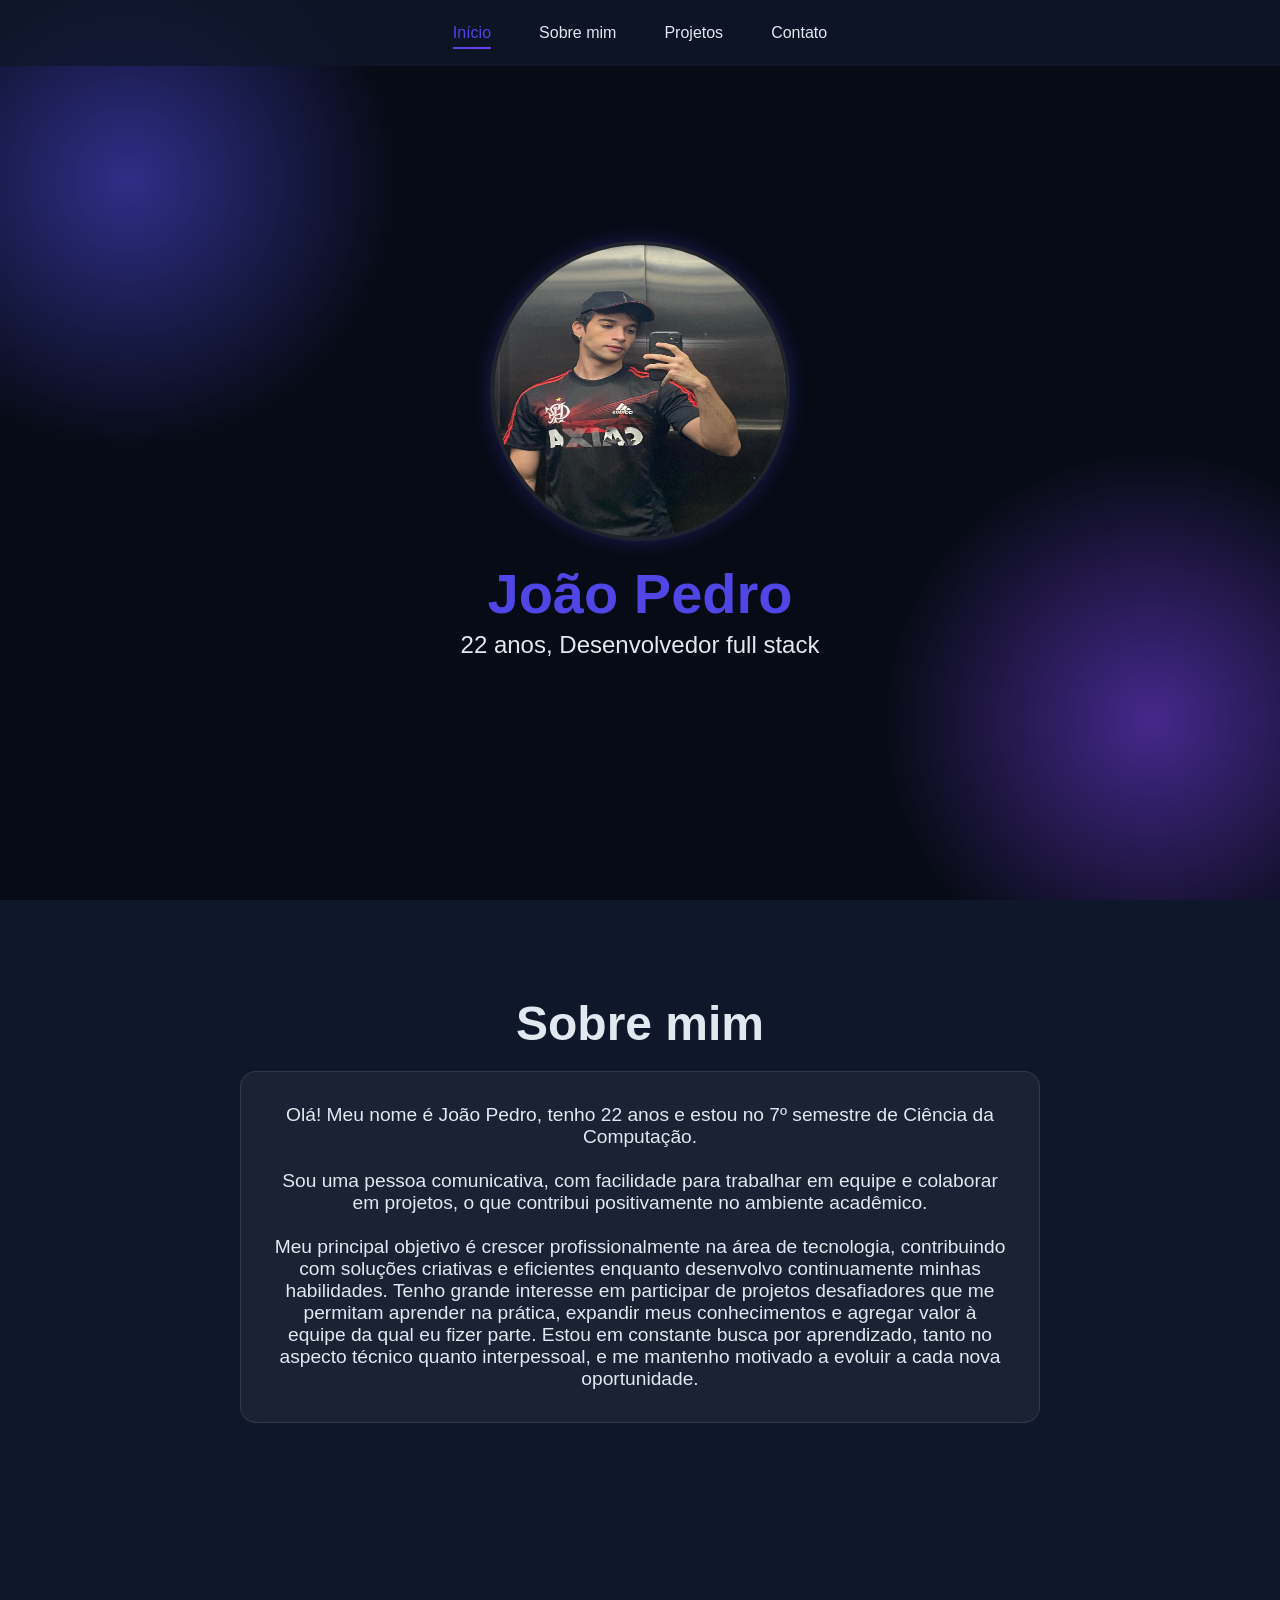
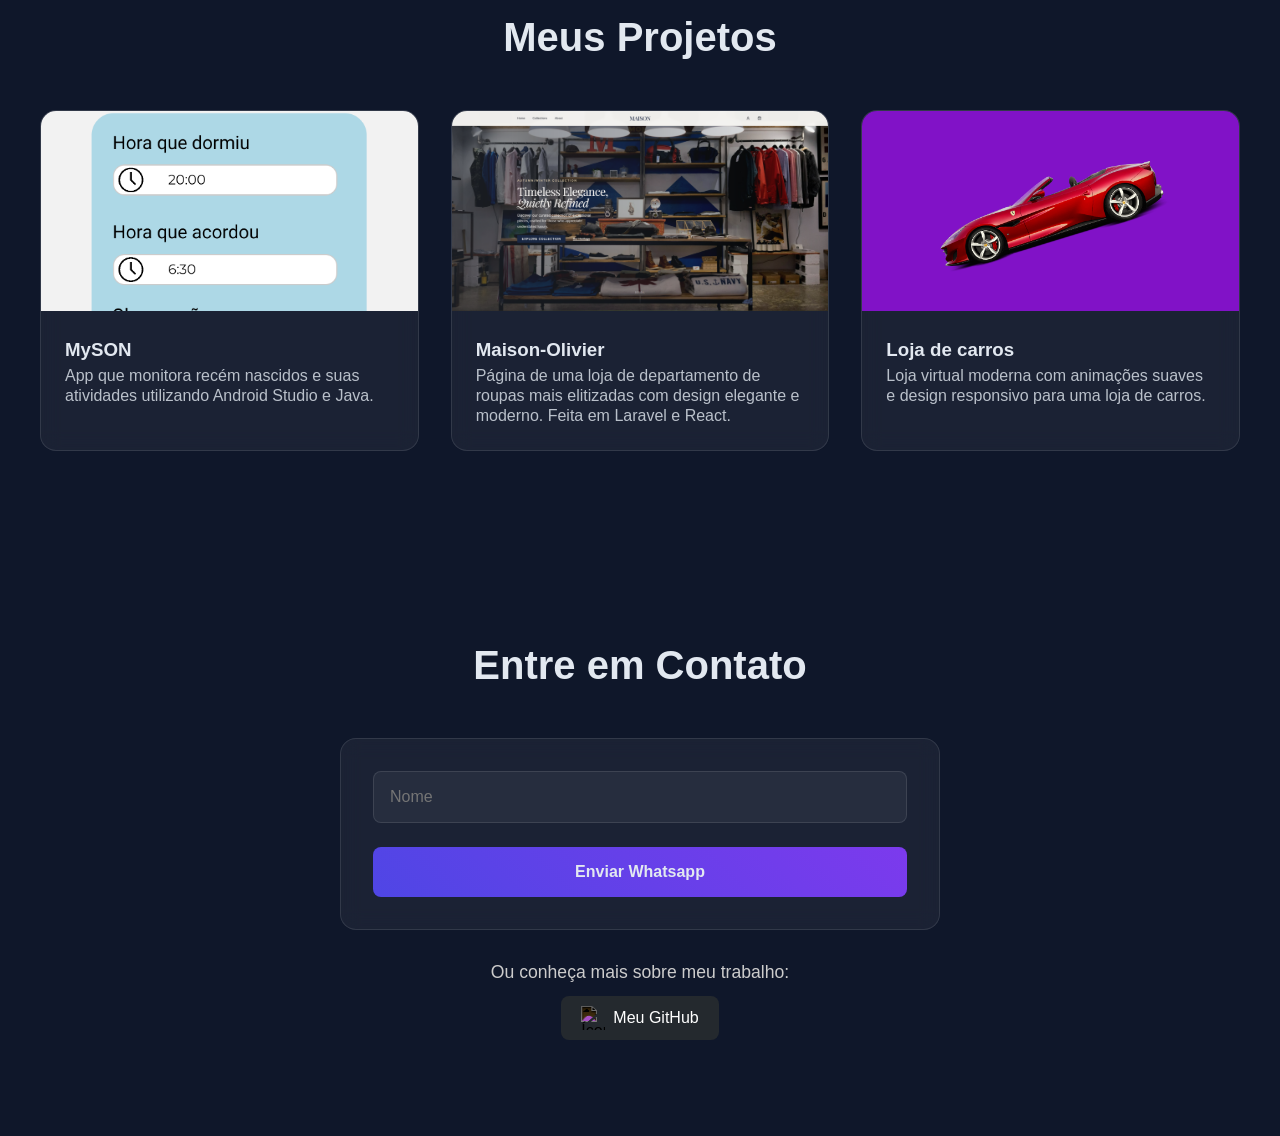
==== index.html @ 65928e06 "Portfolio atualizado 01/2026" ====
<!DOCTYPE html>
<html lang="pt-br">
  <head>
    <meta charset="UTF-8" />
    <meta name="viewport" content="width=device-width, initial-scale=1.0" />
    <meta name="description" content="Portfólio de João Pedro - Desenvolvedor Full Stack. Conheça meus projetos e entre em contato." />
    <meta name="keywords" content="desenvolvedor, full stack, portfólio, programador, JavaScript, React, Laravel" />
    <meta name="author" content="João Pedro" />
    <link rel="stylesheet" href="style.css" />
    <title>João Pedro - Portfólio | Desenvolvedor Full Stack</title>
  </head>
  <body>

    <div class="particulas"></div>

    <nav class="navegacao">
      <ul class="menu">
        <li>
          <a href="#inicio" class="menu-link"> Início</a>
        </li>
        <li>
          <a href="#sobre" class="menu-link"> Sobre mim</a>
        </li>
        <li>
          <a href="#projetos" class="menu-link"> Projetos</a>
        </li>
        <li>
          <a href="#contatos" class="menu-link">Contato </a>
        </li>
      </ul>
    </nav>

    <main id="inicio" class="cabecalho">
      <img src="img/fotodeperfil.jpg" alt="Foto de perfil de João Pedro" class="foto-perfil" loading="eager" width="300" height="300"/>
      <h1>João Pedro</h1>
      <p class="cabecalho-sub">22 anos, Desenvolvedor full stack</p>
    </main>

    <section id="sobre" class="sobre">
      <h2 class="sobre-titulo">Sobre mim</h2>
      <div class="sobre-container">
        <p class="sobre-paragrafo">
          Olá! Meu nome é João Pedro, tenho 22 anos e estou no 7º semestre de
          Ciência da Computação. <br /><br />Sou uma pessoa comunicativa, com
          facilidade para trabalhar em equipe e colaborar em projetos, o que
          contribui positivamente no ambiente acadêmico. <br /><br />Meu principal
          objetivo é crescer profissionalmente na área de tecnologia, contribuindo
          com soluções criativas e eficientes enquanto desenvolvo continuamente
          minhas habilidades. Tenho grande interesse em participar de projetos
          desafiadores que me permitam aprender na prática, expandir meus
          conhecimentos e agregar valor à equipe da qual eu fizer parte. Estou em
          constante busca por aprendizado, tanto no aspecto técnico quanto
          interpessoal, e me mantenho motivado a evoluir a cada nova oportunidade.
        </p>
      </div>
    </section>

    <section id="projetos" class="projetos">
    <h2 class="projetos-titulo">Meus Projetos</h2>
      <div class="projetos-caixa">
        <article class="projetos-card">
          <img src="img/CadastroSono.png" alt="Screenshot do aplicativo MySON" class="projetos-imagem" loading="lazy" width="400" height="200"/>
          <div class="caixa-texto-projeto">
            <h3 class="info-projetos">MySON</h3>
            <p class="paragrafo-projeto">App que monitora recém nascidos e suas atividades utilizando Android Studio e Java.</p>
          </div>
        </article>
        <article class="projetos-card">
          <img src="img/projeto4.png" alt="Screenshot do site Maison-Olivier" class="projetos-imagem" loading="lazy" width="400" height="200"/>
          <div class="caixa-texto-projeto">
            <h3 class="info-projetos">Maison-Olivier</h3>
            <p class="paragrafo-projeto">Página de uma loja de departamento de roupas mais elitizadas com design elegante e moderno. Feita em Laravel e React.</p>
          </div>
        </article>
        <article class="projetos-card">
          <img src="img/projeto1.png" alt="Screenshot da loja virtual de carros" class="projetos-imagem" loading="lazy" width="400" height="200"/>
          <div class="caixa-texto-projeto">
            <h3 class="info-projetos">Loja de carros</h3>
            <p class="paragrafo-projeto">Loja virtual moderna com animações suaves e design responsivo para uma loja de carros.</p>
          </div>
        </article>
      </div>
    </section>

    <section id="contatos" class="contatos">
      <h2 class="contatos-titulo">Entre em Contato</h2>
      <form id="formulario" class="formulario-contato" onsubmit="enviarwhatsapp(event)" aria-label="Formulário de contato">
        <div class="grupo-form">
          <label for="nome" class="sr-only">Nome</label>
          <input type="text" placeholder="Nome" class="campo-form" id="nome" name="nome" required aria-required="true"/>
        </div>
        <button type="submit" class="botao-form" aria-label="Enviar mensagem via WhatsApp">Enviar Whatsapp</button>
      </form>

      <div class="links-contato">
    <p class="texto-contato">Ou conheça mais sobre meu trabalho:</p>
    <a href="https://github.com/jpvoliveir" target="_blank" rel="noopener noreferrer" class="botao-github" aria-label="Visite meu perfil no GitHub">
      <img src="img/github.png" alt="Ícone do GitHub" class="icone-github" />
      Meu GitHub
    </a>
  </div>
    </section>


    <script>
      // Função para enviar mensagem via WhatsApp
      function enviarwhatsapp(event) {
        event.preventDefault();
        
        const nomeInput = document.getElementById('nome').value.trim();
        if (nomeInput === "") {
          alert("Por favor, insira seu nome antes de enviar a mensagem 😊");
          return;
        }

        const nome = nomeInput.charAt(0).toUpperCase() + nomeInput.slice(1).toLowerCase();
        const telefone = '5561992542308';
        const texto = `Olá, João! Meu nome é ${nome}.`;
        const mensagem = encodeURIComponent(`${texto} Vi seu portfólio e gostaria de conversar sobre possíveis oportunidades ou projetos.`);
        const url = `https://wa.me/${telefone}?text=${mensagem}`;

        window.open(url, '_blank', 'noopener,noreferrer');
      }

      // Atualizar link ativo na navegação ao rolar
      document.addEventListener('DOMContentLoaded', function() {
        const sections = document.querySelectorAll('section[id], main[id]');
        const navLinks = document.querySelectorAll('.menu-link');

        function highlightActiveSection() {
          const scrollY = window.pageYOffset;

          sections.forEach(current => {
            const sectionHeight = current.offsetHeight;
            const sectionTop = current.offsetTop - 100;
            const sectionId = current.getAttribute('id');

            if (scrollY > sectionTop && scrollY <= sectionTop + sectionHeight) {
              navLinks.forEach(link => {
                link.classList.remove('active');
                if (link.getAttribute('href') === `#${sectionId}`) {
                  link.classList.add('active');
                }
              });
            }
          });
        }

        window.addEventListener('scroll', highlightActiveSection);
        highlightActiveSection(); // Chamar uma vez ao carregar
      });
    </script>
  </body>
</html>
---- style.css ----
*{
    margin: 0;
    padding: 0;
    box-sizing: border-box;
    font-family: 'Segoe UI', Tahoma, Geneva, Verdana, sans-serif;
}

html{
    scroll-behavior: smooth;
}

:root{
    --primaria: #4f46e5;
    --secundaria: #7c3aed;
    --escuro: #0f172a;
    --mais-escuro: #000;
    --claro: #e2e8f0;
    --vidro: rgba(255,255,255,0.1);
}

body{
    background-color: var(--escuro);
    color: var(--claro);
}

.navegacao{
    position: fixed;
    top: 0;
    background:rgba(15,23,42,0.8);
    width: 100%;
    z-index: 100;
    padding: 1.5rem;
}

.menu{
    display: flex;
    justify-content: center;
    list-style: none;
    gap: 3rem;
}

.menu-link{
    text-decoration: none;
    color: var(--claro);
    font-weight: 500;
    position: relative;
    padding: 0.5rem 0;
}

.menu-link::after{
    content:"";
    height: 2px;
    width: 0;
    position: absolute;
    bottom: 0;
    left: 0;
    background: linear-gradient(90deg, var(--primaria), var(--secundaria));
    transition: width 0.5s ease;
}

.menu-link:hover::after,
.menu-link.active::after{
    width: 100%;
}

.menu-link.active{
    color: var(--primaria);
}

.cabecalho{
    min-height: 100vh;
    display: flex;
    justify-content: center;
    align-items: center;
    flex-direction: column;
}

.foto-perfil{
    width: 300px;
    height: 300px;
    box-shadow: 0 0 20px rgba(79, 70, 229 , 0.3);
    border-radius: 50%;
    border: 4px solid var(--vidro);
    animation: flutuar 5s ease-in-out infinite;
}

h1{
    font-size: 3.5rem;
    color: var(--primaria);
    font-weight: bold;
    margin-top: 20px;
    margin-bottom: 5px;
}

.cabecalho-sub{
    font-size: 1.5rem;
    color: var(--claro);
}

.sobre {
  padding: 6rem 2rem;
}

.sobre-titulo {
  font-size: 3rem;
  text-align: center;
  color: var(--claro);
  margin-bottom: 20px;
}

.sobre-container {
    padding: 2rem;
    max-width: 800px;
    margin: 0 auto;
    border-radius: 16px;
    border: 1px solid var(--vidro);
    backdrop-filter: blur(10px);
    background: rgba(255,255,255,0.05);
    animation: fadeIn 0.8s ease forwards;
}

.sobre-paragrafo{
    text-align: center;
    font-size: 1.2rem;
}

.projetos{
    padding: 6rem 2rem;
}

.projetos-titulo{
    text-align: center;
    font-size: 2.5rem;
    margin-bottom: 50px;
}

.projetos-card{
    background: rgba(255,255,255,0.05);
    border-radius: 16px;
    backdrop-filter: blur(10px);
    border: 1px solid var(--vidro);
    overflow: hidden;
    transition: all 0.5s ease;
    cursor: pointer;
    opacity: 0;
    transform: translateY(30px);
    animation: fadeInUp 0.6s ease forwards;
}

.projetos-card:nth-child(1) {
    animation-delay: 0.1s;
}

.projetos-card:nth-child(2) {
    animation-delay: 0.3s;
}

.projetos-card:nth-child(3) {
    animation-delay: 0.5s;
}

.projetos-card:hover {
    box-shadow: 0 8px 25px rgba(79, 70, 229, 0.25);
    transform: translateY(-8px) scale(1.02);
}

.projetos-caixa{
    display: grid;
    grid-template-columns: repeat(auto-fit, minmax(300px, 1fr));
    gap: 2rem;
    max-width: 1200px;
    margin: 0 auto;
}

.projetos-imagem{
    height: 200px;
    width: 100%;
    object-fit: cover;
}

.info-projetos{
    margin-bottom: 5px;
}

.paragrafo-projeto{
    color: rgba(226,232,240, 0.8);
    line-height: 1.25rem;
}

.caixa-texto-projeto{
    padding: 1.5rem;
}

.contatos{
    padding: 6rem 2rem;
}

.contatos-titulo{
    text-align: center;
    font-size: 2.5rem;
    margin-bottom: 50px;
}

.formulario-contato{
    max-width: 600px;
    margin: 0 auto;
    background: rgba(255,255,255,0.05);
    backdrop-filter: blur(10px);
    padding: 2rem;
    border: 1px solid var(--vidro);
    border-radius: 16px;
}

.campo-form{
    width: 100%;
    padding: 1rem;
    background: rgba(255,255,255,0.05);
    border-radius: 8px;
    color: var(--claro);
    border: 1px solid var(--vidro);
    outline: none;
    font-size: 1rem;
}

.campo-form:focus{
    border-color: var(--secundaria);
    box-shadow: 0 8px 25px rgba(79, 70, 229, 0.3);
}

.grupo-form{
    margin-bottom: 1.5rem;
}

.botao-form{
    color: var(--claro);
    background: linear-gradient(45deg, var(--primaria),var(--secundaria));
    padding: 1rem 2rem;
    border: none;
    border-radius: 8px;
    cursor: pointer;
    font-weight: bold;
    width: 100%;
    transition: all 0.5s ease;
    font-size: 1rem;
}

.botao-form:hover{
    transform: translateY(-4px);
    box-shadow: 0 8px 25px rgba(79, 70, 229, 0.4);
}

.particulas{
    position: fixed;
    top: 0;
    left: 0;
    width: 100%;
    height: 100%;
    z-index: -1;
    opacity: 0.5;
    background: 
    radial-gradient(circle at 10% 20%, var(--primaria) 0%, transparent 20%),
    radial-gradient(circle at 90% 80%, var(--secundaria) 0%, transparent 20%),
    var(--mais-escuro)
}

@keyframes flutuar{
    0%, 100%{
        transform: translateY(0);
    }
    50%{
        transform: translateY(-20px);
    }
}

@keyframes fadeInUp{
    to{
        opacity: 1;
        transform: translateY(0);
    }
}

@keyframes fadeIn{
    from{
        opacity: 0;
    }
    to{
        opacity: 1;
    }
}

.links-contato {
  margin-top: 2rem;
  text-align: center;
}

.texto-contato {
  font-size: 1.1rem;
  color: #ccc;
  margin-bottom: 0.8rem;
}

.botao-github {
  display: inline-flex;
  align-items: center;
  gap: 8px;
  background-color: #24292e;
  color: #fff;
  text-decoration: none;
  padding: 10px 20px;
  border-radius: 8px;
  transition: background 0.3s;
  font-weight: 500;
}

.botao-github:hover {
  background-color: #333;
}

.icone-github {
  width: 24px;
  height: 24px;
  filter: invert(1);
}

.sr-only {
  position: absolute;
  width: 1px;
  height: 1px;
  padding: 0;
  margin: -1px;
  overflow: hidden;
  clip: rect(0, 0, 0, 0);
  white-space: nowrap;
  border-width: 0;
}

/* Responsividade Mobile */
@media (max-width: 768px) {
  .menu {
    gap: 1.5rem;
    flex-wrap: wrap;
  }

  .menu-link {
    font-size: 0.9rem;
  }

  h1 {
    font-size: 2.5rem;
    text-align: center;
  }

  .cabecalho-sub {
    font-size: 1.2rem;
    text-align: center;
  }

  .foto-perfil {
    width: 200px;
    height: 200px;
  }

  .sobre-titulo,
  .projetos-titulo,
  .contatos-titulo {
    font-size: 2rem;
  }

  .sobre-paragrafo {
    font-size: 1rem;
  }

  .projetos-caixa {
    grid-template-columns: 1fr;
    gap: 1.5rem;
  }

  .navegacao {
    padding: 1rem;
  }

  .sobre,
  .projetos,
  .contatos {
    padding: 4rem 1rem;
  }

  .formulario-contato {
    padding: 1.5rem;
  }
}

@media (max-width: 480px) {
  .menu {
    gap: 1rem;
  }

  .menu-link {
    font-size: 0.85rem;
  }

  h1 {
    font-size: 2rem;
  }

  .cabecalho-sub {
    font-size: 1rem;
  }

  .foto-perfil {
    width: 150px;
    height: 150px;
  }

  .sobre-titulo,
  .projetos-titulo,
  .contatos-titulo {
    font-size: 1.75rem;
  }
}
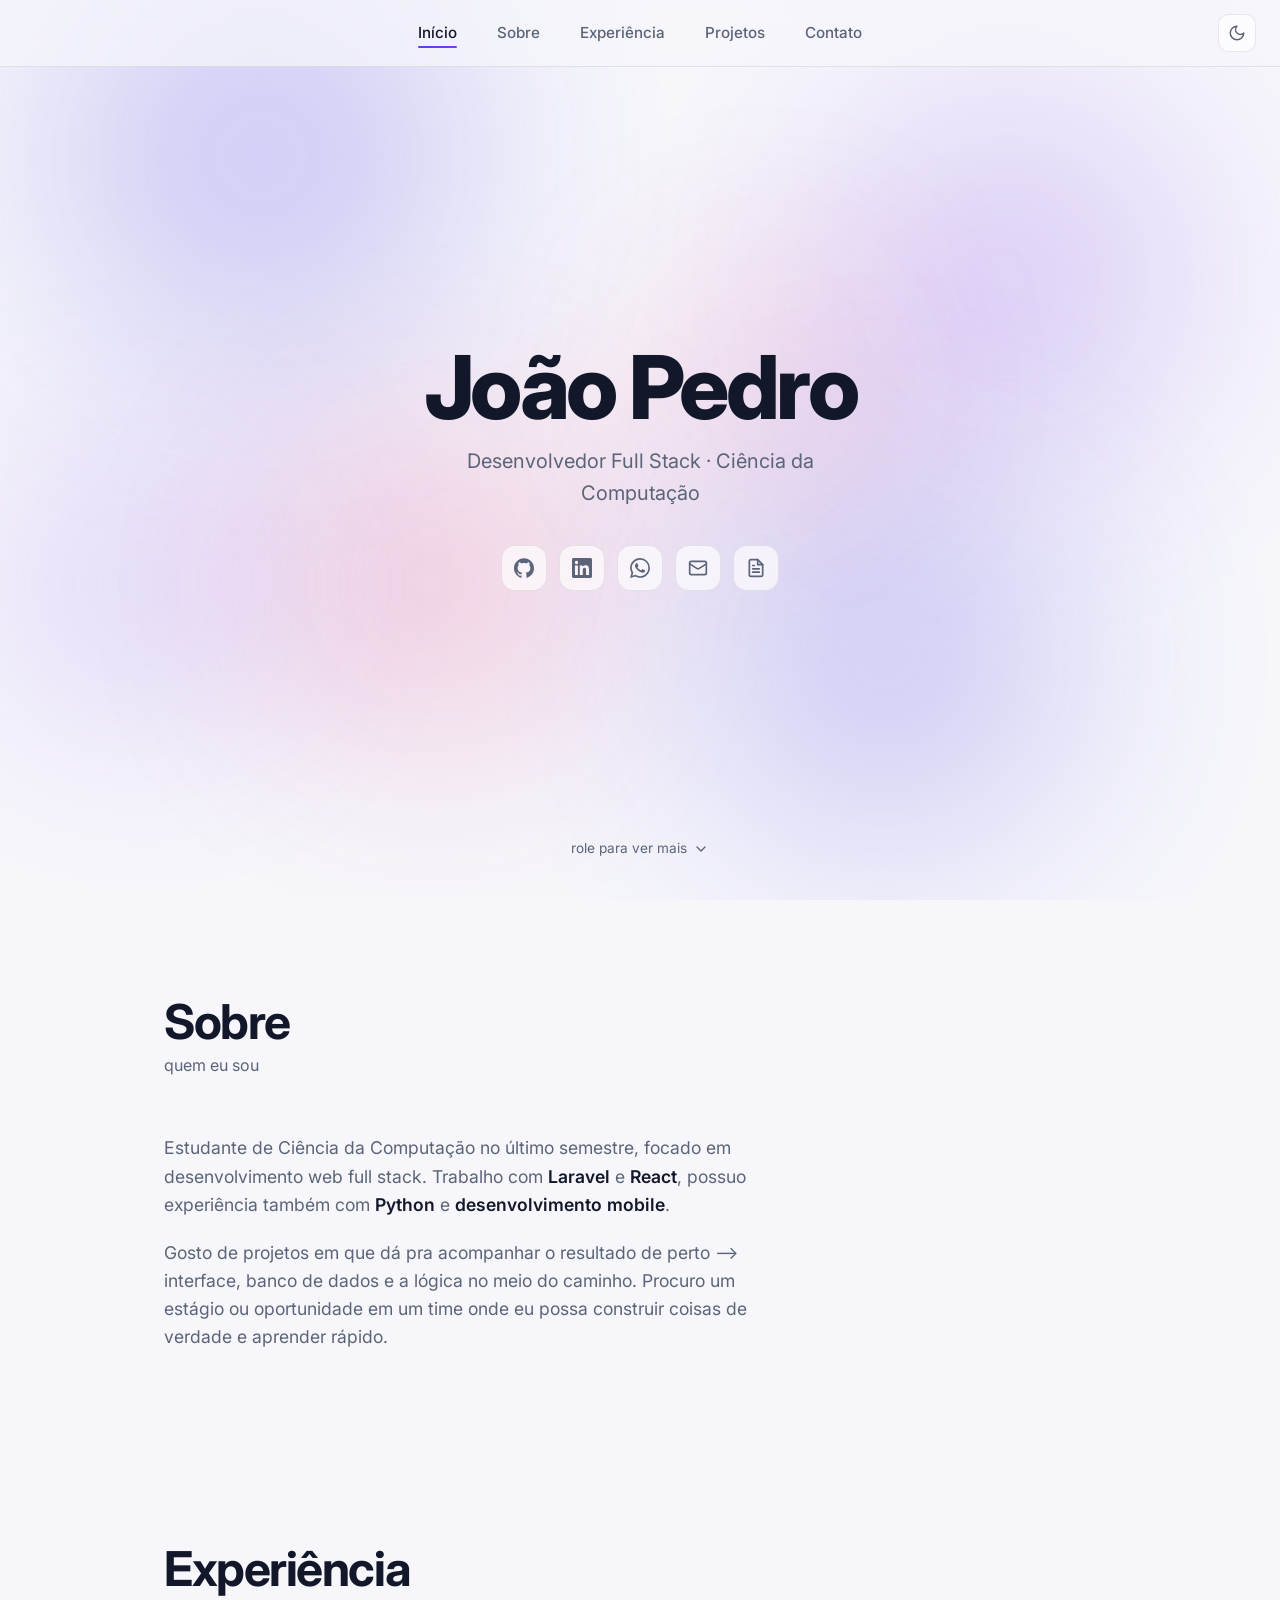
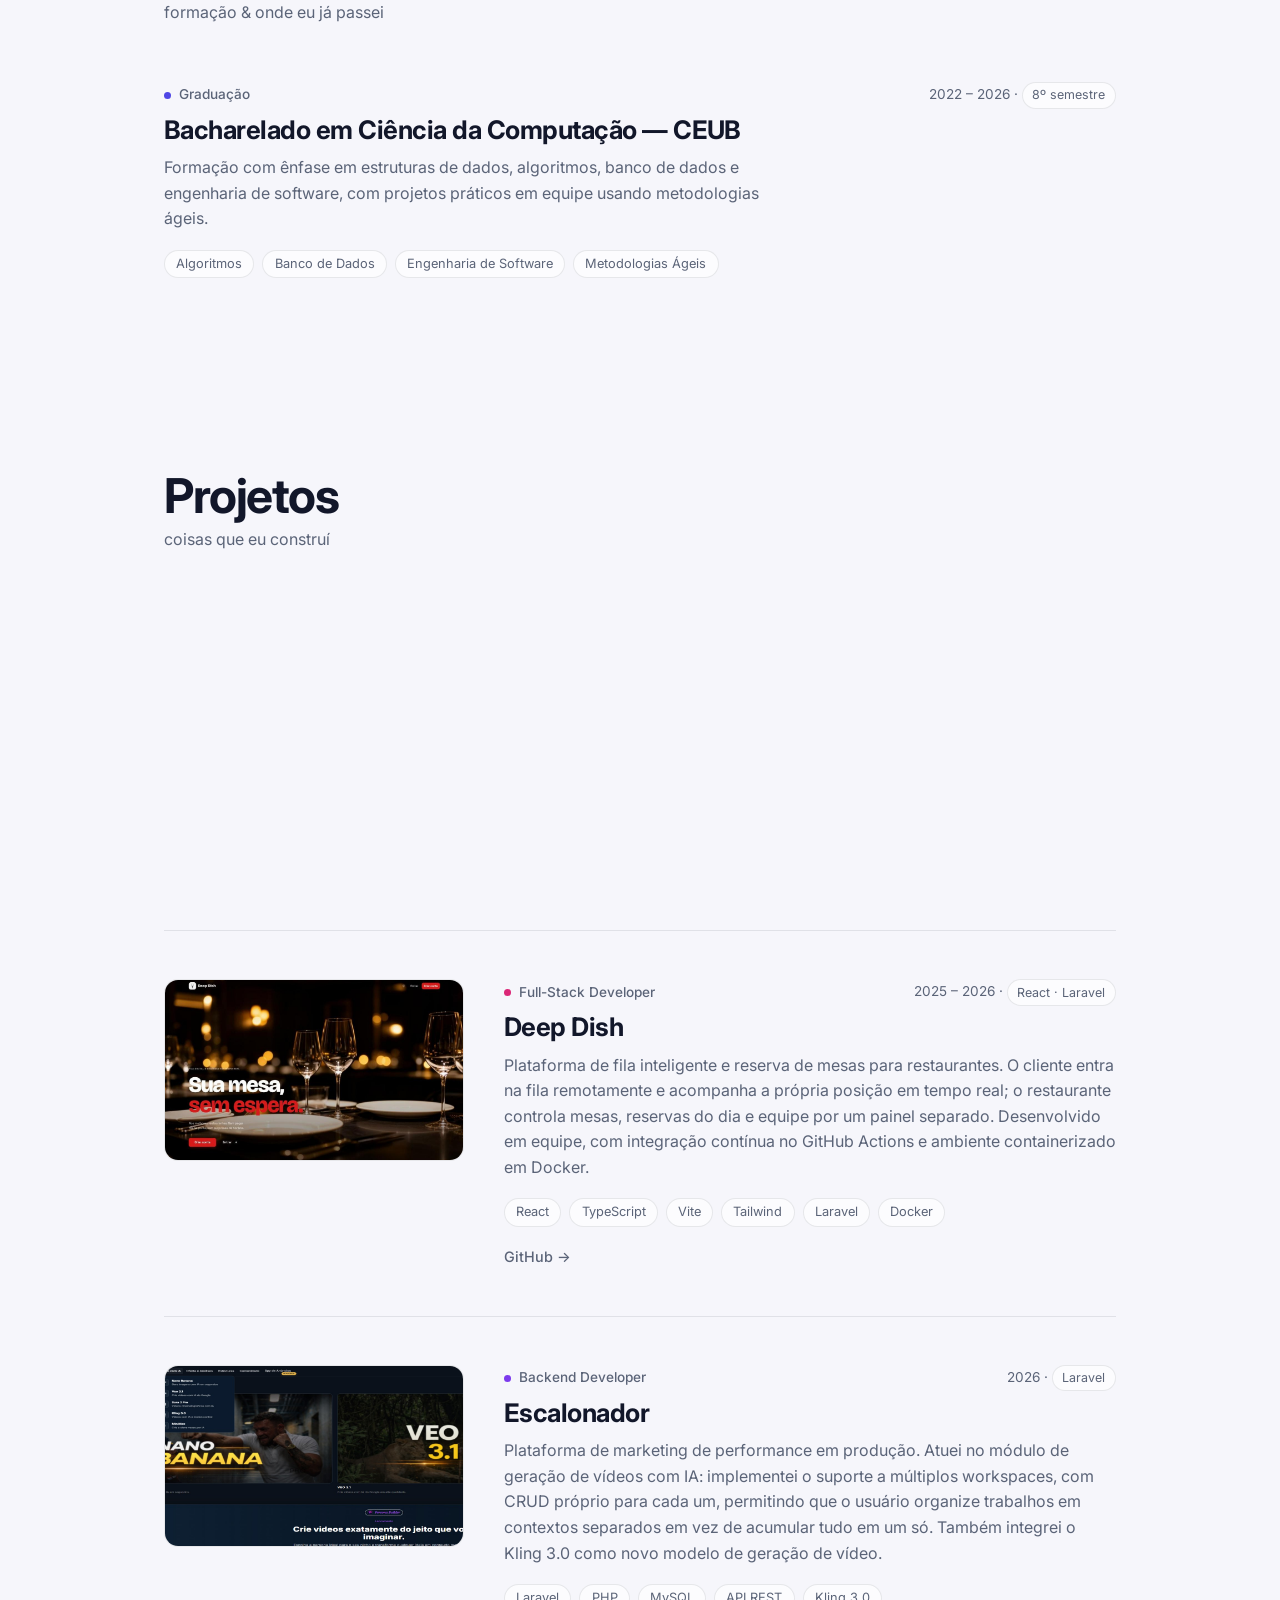
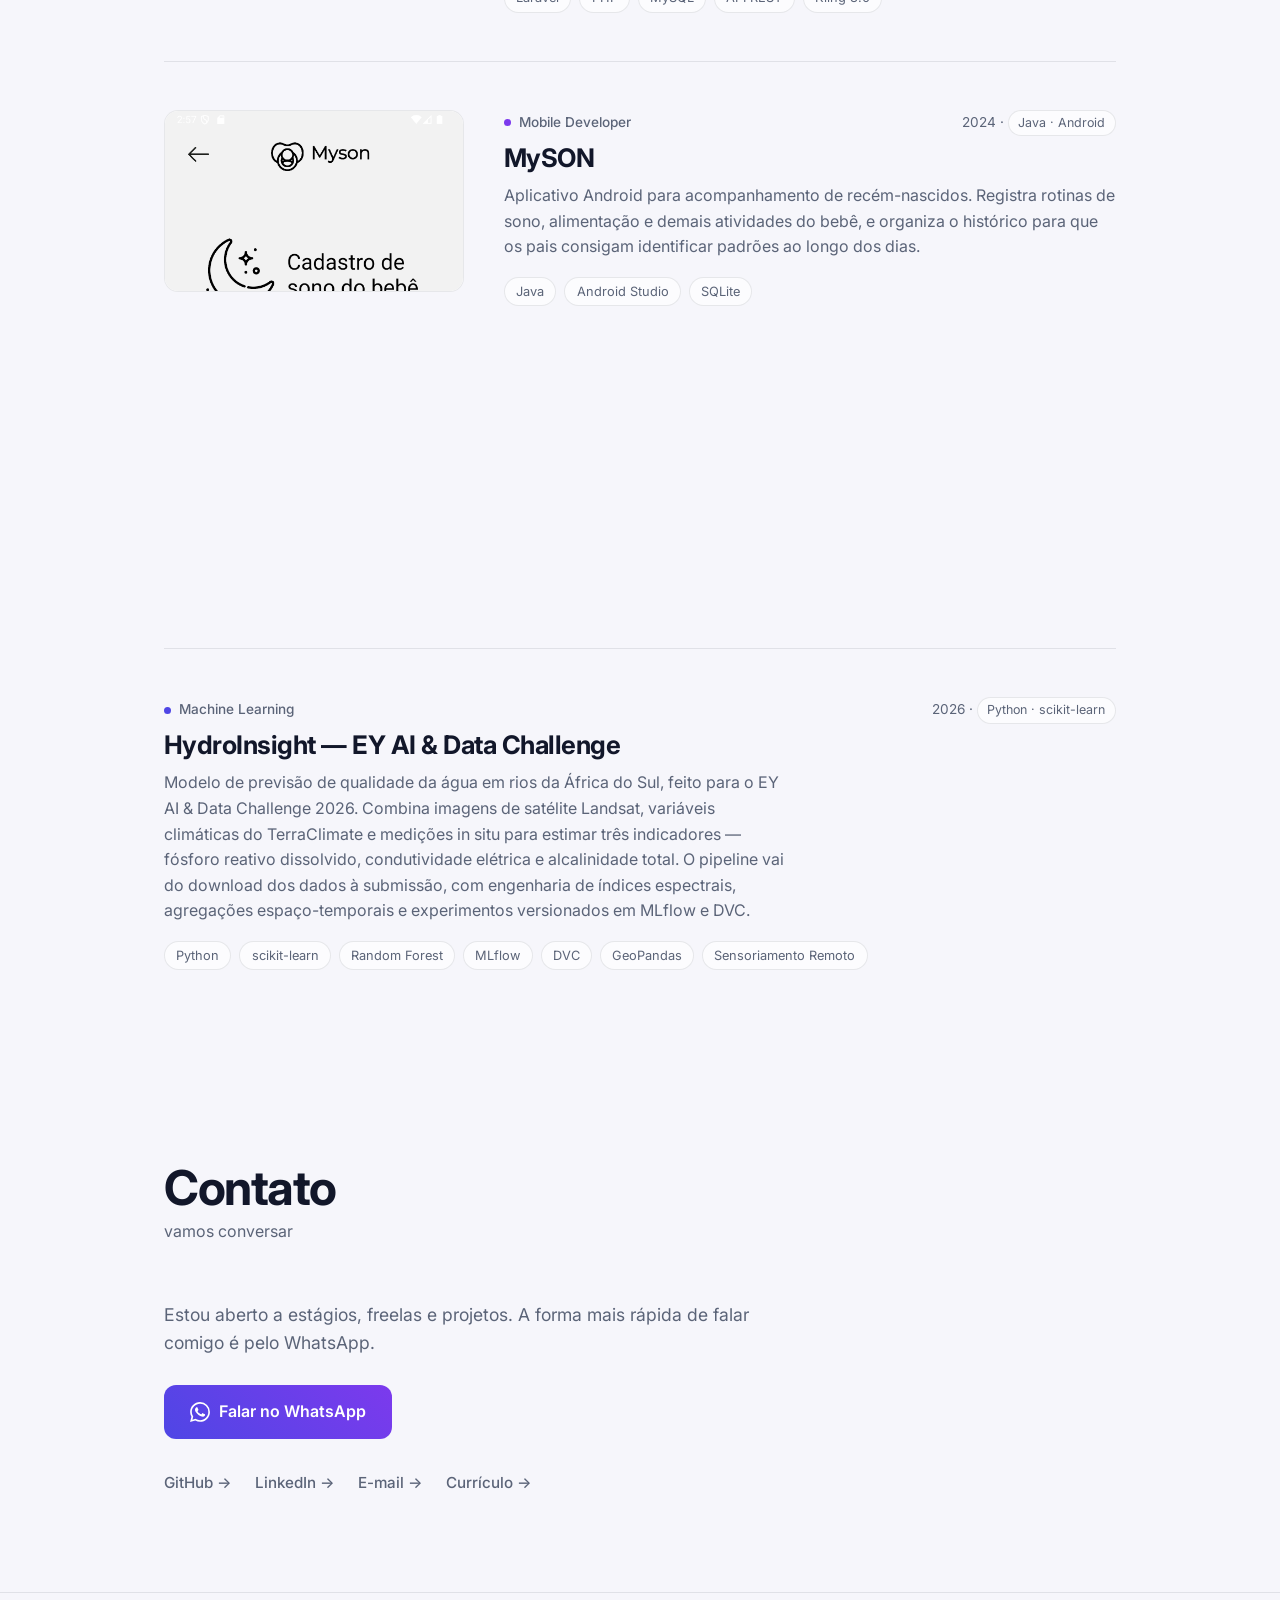
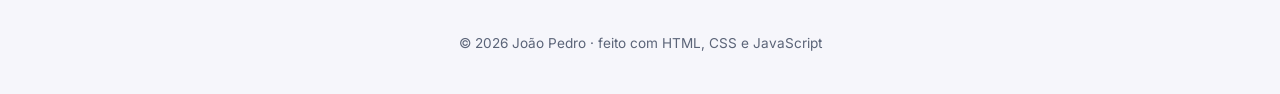
==== commit e4c8ecd0: "Update index.html" ====
--- a/index.html
+++ b/index.html
@@ -1,153 +1,656 @@
-<!DOCTYPE html>
+<!doctype html>
 <html lang="pt-br">
   <head>
     <meta charset="UTF-8" />
     <meta name="viewport" content="width=device-width, initial-scale=1.0" />
-    <meta name="description" content="Portfólio de João Pedro - Desenvolvedor Full Stack. Conheça meus projetos e entre em contato." />
-    <meta name="keywords" content="desenvolvedor, full stack, portfólio, programador, JavaScript, React, Laravel" />
+    <meta
+      name="description"
+      content="Portfólio de João Pedro - Desenvolvedor Full Stack. Conheça meus projetos e entre em contato."
+    />
+    <meta
+      name="keywords"
+      content="desenvolvedor, full stack, portfólio, programador, JavaScript, React, Laravel"
+    />
     <meta name="author" content="João Pedro" />
+    <meta name="theme-color" content="#0b0f1a" />
+    <link rel="preconnect" href="https://fonts.googleapis.com" />
+    <link rel="preconnect" href="https://fonts.gstatic.com" crossorigin />
+    <link
+      href="https://fonts.googleapis.com/css2?family=Inter:wght@400;500;600;700;800&display=swap"
+      rel="stylesheet"
+    />
     <link rel="stylesheet" href="style.css" />
     <title>João Pedro - Portfólio | Desenvolvedor Full Stack</title>
+    <script>
+      // Aplica o tema salvo antes da primeira pintura, para evitar flash de cor errada
+      (function () {
+        try {
+          var t = localStorage.getItem("tema");
+          if (t) document.documentElement.setAttribute("data-theme", t);
+        } catch (e) {}
+      })();
+    </script>
   </head>
   <body>
-
-    <div class="particulas"></div>
+    <div class="particulas" aria-hidden="true">
+      <span class="blob blob-1"></span>
+      <span class="blob blob-2"></span>
+      <span class="blob blob-3"></span>
+      <span class="blob blob-4"></span>
+      <span class="blob blob-5"></span>
+      <span class="blob blob-6"></span>
+    </div>
 
     <nav class="navegacao">
       <ul class="menu">
-        <li>
-          <a href="#inicio" class="menu-link"> Início</a>
-        </li>
-        <li>
-          <a href="#sobre" class="menu-link"> Sobre mim</a>
-        </li>
-        <li>
-          <a href="#projetos" class="menu-link"> Projetos</a>
-        </li>
-        <li>
-          <a href="#contatos" class="menu-link">Contato </a>
-        </li>
+        <li><a href="#inicio" class="menu-link">Início</a></li>
+        <li><a href="#sobre" class="menu-link">Sobre</a></li>
+        <li><a href="#experiencia" class="menu-link">Experiência</a></li>
+        <li><a href="#projetos" class="menu-link">Projetos</a></li>
+        <li><a href="#contatos" class="menu-link">Contato</a></li>
       </ul>
+      <button
+        type="button"
+        id="tema-toggle"
+        class="tema-toggle"
+        aria-label="Alternar entre tema claro e escuro"
+      >
+        <svg
+          class="icone-sol"
+          viewBox="0 0 24 24"
+          fill="none"
+          stroke="currentColor"
+          stroke-width="2"
+          stroke-linecap="round"
+          aria-hidden="true"
+        >
+          <circle cx="12" cy="12" r="4" />
+          <path
+            d="M12 2v2M12 20v2M4.93 4.93l1.41 1.41M17.66 17.66l1.41 1.41M2 12h2M20 12h2M6.34 17.66l-1.41 1.41M19.07 4.93l-1.41 1.41"
+          />
+        </svg>
+        <svg
+          class="icone-lua"
+          viewBox="0 0 24 24"
+          fill="none"
+          stroke="currentColor"
+          stroke-width="2"
+          stroke-linecap="round"
+          stroke-linejoin="round"
+          aria-hidden="true"
+        >
+          <path d="M12 3a6 6 0 0 0 9 9 9 9 0 1 1-9-9Z" />
+        </svg>
+      </button>
     </nav>
 
     <main id="inicio" class="cabecalho">
-      <img src="img/fotodeperfil.jpg" alt="Foto de perfil de João Pedro" class="foto-perfil" loading="eager" width="300" height="300"/>
       <h1>João Pedro</h1>
-      <p class="cabecalho-sub">22 anos, Desenvolvedor full stack</p>
+      <p class="cabecalho-sub">
+        Desenvolvedor Full Stack &middot; Ciência da Computação
+      </p>
+
+      <div class="social">
+        <a
+          class="social-link"
+          href="https://github.com/jpvoliveir"
+          target="_blank"
+          rel="noopener noreferrer"
+          aria-label="GitHub"
+        >
+          <svg viewBox="0 0 24 24" fill="currentColor" aria-hidden="true">
+            <path
+              d="M12 .297c-6.63 0-12 5.373-12 12 0 5.303 3.438 9.8 8.205 11.385.6.113.82-.258.82-.577 0-.285-.01-1.04-.015-2.04-3.338.724-4.042-1.61-4.042-1.61C4.422 18.07 3.633 17.7 3.633 17.7c-1.087-.744.084-.729.084-.729 1.205.084 1.838 1.236 1.838 1.236 1.07 1.835 2.809 1.305 3.495.998.108-.776.417-1.305.76-1.605-2.665-.3-5.466-1.332-5.466-5.93 0-1.31.465-2.38 1.235-3.22-.135-.303-.54-1.523.105-3.176 0 0 1.005-.322 3.3 1.23.96-.267 1.98-.399 3-.405 1.02.006 2.04.138 3 .405 2.28-1.552 3.285-1.23 3.285-1.23.645 1.653.24 2.873.12 3.176.765.84 1.23 1.91 1.23 3.22 0 4.61-2.805 5.625-5.475 5.92.42.36.81 1.096.81 2.22 0 1.606-.015 2.896-.015 3.286 0 .315.21.69.825.57C20.565 22.092 24 17.592 24 12.297c0-6.627-5.373-12-12-12"
+            />
+          </svg>
+        </a>
+        <a
+          class="social-link"
+          href="https://www.linkedin.com/in/jo%C3%A3o-pedro-vieira-6a5213266"
+          target="_blank"
+          rel="noopener noreferrer"
+          aria-label="LinkedIn"
+        >
+          <svg viewBox="0 0 24 24" fill="currentColor" aria-hidden="true">
+            <path
+              d="M20.447 20.452h-3.554v-5.569c0-1.328-.027-3.037-1.852-3.037-1.853 0-2.136 1.445-2.136 2.939v5.667H9.351V9h3.414v1.561h.046c.477-.9 1.637-1.85 3.37-1.85 3.601 0 4.267 2.37 4.267 5.455v6.286zM5.337 7.433a2.062 2.062 0 0 1-2.063-2.065 2.064 2.064 0 1 1 2.063 2.065zm1.782 13.019H3.555V9h3.564v11.452zM22.225 0H1.771C.792 0 0 .774 0 1.729v20.542C0 23.227.792 24 1.771 24h20.451C23.2 24 24 23.227 24 22.271V1.729C24 .774 23.2 0 22.222 0h.003z"
+            />
+          </svg>
+        </a>
+        <a
+          class="social-link"
+          href="https://wa.me/5561992542308?text=Ol%C3%A1%2C%20Jo%C3%A3o!%20Vi%20seu%20portf%C3%B3lio%20e%20gostaria%20de%20conversar%20sobre%20poss%C3%ADveis%20oportunidades%20ou%20projetos."
+          target="_blank"
+          rel="noopener noreferrer"
+          aria-label="WhatsApp"
+        >
+          <svg viewBox="0 0 24 24" fill="currentColor" aria-hidden="true">
+            <path
+              d="M17.472 14.382c-.297-.149-1.758-.867-2.03-.967-.273-.099-.471-.148-.67.15-.197.297-.767.966-.94 1.164-.173.199-.347.223-.644.075-.297-.15-1.255-.463-2.39-1.475-.883-.788-1.48-1.761-1.653-2.059-.173-.297-.018-.458.13-.606.134-.133.298-.347.446-.52.149-.174.198-.298.298-.497.099-.198.05-.371-.025-.52-.075-.149-.669-1.612-.916-2.207-.242-.579-.487-.5-.669-.51a12.8 12.8 0 0 0-.57-.01c-.198 0-.52.074-.792.372-.272.297-1.04 1.016-1.04 2.479 0 1.462 1.065 2.875 1.213 3.074.149.198 2.096 3.2 5.077 4.487.709.306 1.262.489 1.694.625.712.227 1.36.195 1.872.118.571-.085 1.758-.719 2.006-1.413.248-.694.248-1.289.173-1.413-.074-.124-.272-.198-.57-.347m-5.421 7.403h-.004a9.87 9.87 0 0 1-5.031-1.378l-.361-.214-3.741.982.998-3.648-.235-.374a9.86 9.86 0 0 1-1.51-5.26c.001-5.45 4.436-9.884 9.888-9.884a9.82 9.82 0 0 1 6.988 2.898 9.825 9.825 0 0 1 2.893 6.994c-.003 5.45-4.437 9.884-9.885 9.884m8.413-18.297A11.815 11.815 0 0 0 12.05 0C5.495 0 .16 5.335.157 11.892c0 2.096.547 4.142 1.588 5.945L.057 24l6.305-1.654a11.882 11.882 0 0 0 5.683 1.448h.005c6.554 0 11.89-5.335 11.893-11.893a11.821 11.821 0 0 0-3.48-8.413z"
+            />
+          </svg>
+        </a>
+        <a
+          class="social-link"
+          href="mailto:jpvo2003@gmail.com"
+          aria-label="E-mail"
+        >
+          <svg
+            viewBox="0 0 24 24"
+            fill="none"
+            stroke="currentColor"
+            stroke-width="2"
+            stroke-linecap="round"
+            stroke-linejoin="round"
+            aria-hidden="true"
+          >
+            <rect x="2" y="4" width="20" height="16" rx="2" />
+            <path d="m22 7-8.97 5.7a1.94 1.94 0 0 1-2.06 0L2 7" />
+          </svg>
+        </a>
+        <a
+          class="social-link"
+          href="cv.pdf"
+          target="_blank"
+          rel="noopener noreferrer"
+          aria-label="Currículo em PDF"
+        >
+          <svg
+            viewBox="0 0 24 24"
+            fill="none"
+            stroke="currentColor"
+            stroke-width="2"
+            stroke-linecap="round"
+            stroke-linejoin="round"
+            aria-hidden="true"
+          >
+            <path
+              d="M14 2H6a2 2 0 0 0-2 2v16a2 2 0 0 0 2 2h12a2 2 0 0 0 2-2V8z"
+            />
+            <path d="M14 2v6h6M16 13H8M16 17H8M10 9H8" />
+          </svg>
+        </a>
+      </div>
+
+      <a href="#sobre" class="rolar" aria-label="Ir para a próxima seção">
+        <span>role para ver mais</span>
+        <svg
+          viewBox="0 0 24 24"
+          fill="none"
+          stroke="currentColor"
+          stroke-width="2"
+          stroke-linecap="round"
+          stroke-linejoin="round"
+          aria-hidden="true"
+        >
+          <path d="m6 9 6 6 6-6" />
+        </svg>
+      </a>
     </main>
 
-    <section id="sobre" class="sobre">
-      <h2 class="sobre-titulo">Sobre mim</h2>
+    <section id="sobre" class="secao">
+      <header class="secao-cabecalho">
+        <h2 class="secao-titulo">Sobre</h2>
+        <p class="secao-sub">quem eu sou</p>
+      </header>
       <div class="sobre-container">
         <p class="sobre-paragrafo">
-          Olá! Meu nome é João Pedro, tenho 22 anos e estou no 7º semestre de
-          Ciência da Computação. <br /><br />Sou uma pessoa comunicativa, com
-          facilidade para trabalhar em equipe e colaborar em projetos, o que
-          contribui positivamente no ambiente acadêmico. <br /><br />Meu principal
-          objetivo é crescer profissionalmente na área de tecnologia, contribuindo
-          com soluções criativas e eficientes enquanto desenvolvo continuamente
-          minhas habilidades. Tenho grande interesse em participar de projetos
-          desafiadores que me permitam aprender na prática, expandir meus
-          conhecimentos e agregar valor à equipe da qual eu fizer parte. Estou em
-          constante busca por aprendizado, tanto no aspecto técnico quanto
-          interpessoal, e me mantenho motivado a evoluir a cada nova oportunidade.
+          Estudante de Ciência da Computação no último semestre, focado em
+          desenvolvimento web full stack. Trabalho com
+          <strong>Laravel</strong> e <strong>React</strong>, possuo experiência
+          também com <strong>Python</strong> e <strong>desenvolvimento</strong>
+          <strong>mobile</strong>.
+        </p>
+        <p class="sobre-paragrafo">
+          Gosto de projetos em que dá pra acompanhar o resultado de perto —>
+          interface, banco de dados e a lógica no meio do caminho. Procuro um
+          estágio ou oportunidade em um time onde eu possa construir coisas de
+          verdade e aprender rápido.
         </p>
       </div>
     </section>
 
-    <section id="projetos" class="projetos">
-    <h2 class="projetos-titulo">Meus Projetos</h2>
-      <div class="projetos-caixa">
-        <article class="projetos-card">
-          <img src="img/CadastroSono.png" alt="Screenshot do aplicativo MySON" class="projetos-imagem" loading="lazy" width="400" height="200"/>
-          <div class="caixa-texto-projeto">
-            <h3 class="info-projetos">MySON</h3>
-            <p class="paragrafo-projeto">App que monitora recém nascidos e suas atividades utilizando Android Studio e Java.</p>
-          </div>
-        </article>
-        <article class="projetos-card">
-          <img src="img/projeto4.png" alt="Screenshot do site Maison-Olivier" class="projetos-imagem" loading="lazy" width="400" height="200"/>
-          <div class="caixa-texto-projeto">
-            <h3 class="info-projetos">Maison-Olivier</h3>
-            <p class="paragrafo-projeto">Página de uma loja de departamento de roupas mais elitizadas com design elegante e moderno. Feita em Laravel e React.</p>
-          </div>
-        </article>
-        <article class="projetos-card">
-          <img src="img/projeto1.png" alt="Screenshot da loja virtual de carros" class="projetos-imagem" loading="lazy" width="400" height="200"/>
-          <div class="caixa-texto-projeto">
-            <h3 class="info-projetos">Loja de carros</h3>
-            <p class="paragrafo-projeto">Loja virtual moderna com animações suaves e design responsivo para uma loja de carros.</p>
-          </div>
-        </article>
+    <section id="experiencia" class="secao">
+      <header class="secao-cabecalho">
+        <h2 class="secao-titulo">Experiência</h2>
+        <p class="secao-sub">formação &amp; onde eu já passei</p>
+      </header>
+
+      <div class="lista">
+        <article class="item">
+          <div class="item-corpo">
+            <div class="item-meta">
+              <span class="item-papel"
+                ><span class="ponto ponto-1"></span>Graduação</span
+              >
+              <!-- TODO: confirme o ano de início -->
+              <span class="item-quando"
+                >2022 – 2026 &middot;
+                <span class="chip">8º semestre</span></span
+              >
+            </div>
+            <h3 class="item-titulo">
+              Bacharelado em Ciência da Computação — CEUB
+            </h3>
+            <p class="item-desc">
+              Formação com ênfase em estruturas de dados, algoritmos, banco de
+              dados e engenharia de software, com projetos práticos em equipe
+              usando metodologias ágeis.
+            </p>
+            <ul class="tags">
+              <li>Algoritmos</li>
+              <li>Banco de Dados</li>
+              <li>Engenharia de Software</li>
+              <li>Metodologias Ágeis</li>
+            </ul>
+          </div>
+        </article>
+
+        <!-- Modelo para adicionar um estágio ou emprego. Duplique e preencha:
+        <article class="item">
+          <div class="item-corpo">
+            <div class="item-meta">
+              <span class="item-papel"><span class="ponto ponto-2"></span>Cargo</span>
+              <span class="item-quando">Mês/Ano – Mês/Ano &middot; <span class="chip">Stack</span></span>
+            </div>
+            <h3 class="item-titulo">Nome da empresa</h3>
+            <p class="item-desc">O que você fez ali, com números sempre que der.</p>
+            <ul class="tags"><li>Tecnologia</li></ul>
+          </div>
+        </article>
+        -->
       </div>
     </section>
 
-    <section id="contatos" class="contatos">
-      <h2 class="contatos-titulo">Entre em Contato</h2>
-      <form id="formulario" class="formulario-contato" onsubmit="enviarwhatsapp(event)" aria-label="Formulário de contato">
-        <div class="grupo-form">
-          <label for="nome" class="sr-only">Nome</label>
-          <input type="text" placeholder="Nome" class="campo-form" id="nome" name="nome" required aria-required="true"/>
-        </div>
-        <button type="submit" class="botao-form" aria-label="Enviar mensagem via WhatsApp">Enviar Whatsapp</button>
-      </form>
-
-      <div class="links-contato">
-    <p class="texto-contato">Ou conheça mais sobre meu trabalho:</p>
-    <a href="https://github.com/jpvoliveir" target="_blank" rel="noopener noreferrer" class="botao-github" aria-label="Visite meu perfil no GitHub">
-      <img src="img/github.png" alt="Ícone do GitHub" class="icone-github" />
-      Meu GitHub
-    </a>
-  </div>
+    <section id="projetos" class="secao">
+      <header class="secao-cabecalho">
+        <h2 class="secao-titulo">Projetos</h2>
+        <p class="secao-sub">coisas que eu construí</p>
+      </header>
+
+      <div class="lista">
+        <article class="item">
+          <div class="item-media">
+            <img
+              src="img/trophe.jpg"
+              alt="Tela de acompanhamento diário do aplicativo Trophe"
+              class="item-imagem"
+              loading="lazy"
+              width="1398"
+              height="648"
+            />
+          </div>
+          <div class="item-corpo">
+            <div class="item-meta">
+              <span class="item-papel"
+                ><span class="ponto ponto-1"></span>Full-Stack Developer</span
+              >
+              <span class="item-quando"
+                >2026 &middot;
+                <span class="chip">Laravel · React Native</span></span
+              >
+            </div>
+            <h3 class="item-titulo">Trophe</h3>
+            <p class="item-desc">
+              Aplicativo de dieta flexível que vai além do registro de calorias:
+              reconhece a refeição por foto, gera a estratégia alimentar do dia e
+              a recalcula a cada refeição registrada. O diferencial é o motor de
+              previsão de deslize, que cruza déficit calórico acumulado, tempo
+              sem comer e o histórico do usuário para alertar antes que a dieta
+              seja quebrada. Projeto em equipe no qual atuei como principal
+              contribuidor, do backend ao app.
+            </p>
+            <ul class="tags">
+              <li>React Native</li>
+              <li>Expo</li>
+              <li>TypeScript</li>
+              <li>Laravel</li>
+              <li>MySQL</li>
+              <li>IA</li>
+            </ul>
+          </div>
+        </article>
+
+        <article class="item">
+          <div class="item-media">
+            <img
+              src="img/deep-dish.jpg"
+              alt="Landing page da plataforma Deep Dish"
+              class="item-imagem"
+              loading="lazy"
+              width="1398"
+              height="648"
+            />
+          </div>
+          <div class="item-corpo">
+            <div class="item-meta">
+              <span class="item-papel"
+                ><span class="ponto ponto-3"></span>Full-Stack Developer</span
+              >
+              <span class="item-quando"
+                >2025 – 2026 &middot;
+                <span class="chip">React · Laravel</span></span
+              >
+            </div>
+            <h3 class="item-titulo">Deep Dish</h3>
+            <p class="item-desc">
+              Plataforma de fila inteligente e reserva de mesas para
+              restaurantes. O cliente entra na fila remotamente e acompanha a
+              própria posição em tempo real; o restaurante controla mesas,
+              reservas do dia e equipe por um painel separado. Desenvolvido em
+              equipe, com integração contínua no GitHub Actions e ambiente
+              containerizado em Docker.
+            </p>
+            <ul class="tags">
+              <li>React</li>
+              <li>TypeScript</li>
+              <li>Vite</li>
+              <li>Tailwind</li>
+              <li>Laravel</li>
+              <li>Docker</li>
+            </ul>
+            <div class="item-links">
+              <a
+                href="https://github.com/joaogpereira/deep-dish"
+                target="_blank"
+                rel="noopener noreferrer"
+                >GitHub &rarr;</a
+              >
+            </div>
+          </div>
+        </article>
+
+        <article class="item">
+          <div class="item-media">
+            <img
+              src="img/escalonador.jpg"
+              alt="Painel de criação com IA do Escalonador, com os modelos de geração de vídeo"
+              class="item-imagem"
+              loading="lazy"
+              width="1398"
+              height="648"
+            />
+          </div>
+          <div class="item-corpo">
+            <div class="item-meta">
+              <span class="item-papel"
+                ><span class="ponto ponto-2"></span>Backend Developer</span
+              >
+              <span class="item-quando"
+                >2026 &middot; <span class="chip">Laravel</span></span
+              >
+            </div>
+            <h3 class="item-titulo">Escalonador</h3>
+            <p class="item-desc">
+              Plataforma de marketing de performance em produção. Atuei no módulo
+              de geração de vídeos com IA: implementei o suporte a múltiplos
+              workspaces, com CRUD próprio para cada um, permitindo que o usuário
+              organize trabalhos em contextos separados em vez de acumular tudo
+              em um só. Também integrei o Kling 3.0 como novo modelo de geração
+              de vídeo.
+            </p>
+            <ul class="tags">
+              <li>Laravel</li>
+              <li>PHP</li>
+              <li>MySQL</li>
+              <li>API REST</li>
+              <li>Kling 3.0</li>
+            </ul>
+          </div>
+        </article>
+
+        <article class="item">
+          <div class="item-media">
+            <img
+              src="img/CadastroSono.png"
+              alt="Tela do aplicativo MySON"
+              class="item-imagem"
+              loading="lazy"
+              width="560"
+              height="320"
+            />
+          </div>
+          <div class="item-corpo">
+            <div class="item-meta">
+              <span class="item-papel"
+                ><span class="ponto ponto-2"></span>Mobile Developer</span
+              >
+              <!-- TODO: confirme o ano -->
+              <span class="item-quando"
+                >2024 &middot; <span class="chip">Java · Android</span></span
+              >
+            </div>
+            <h3 class="item-titulo">MySON</h3>
+            <p class="item-desc">
+              Aplicativo Android para acompanhamento de recém-nascidos. Registra
+              rotinas de sono, alimentação e demais atividades do bebê, e
+              organiza o histórico para que os pais consigam identificar padrões
+              ao longo dos dias.
+            </p>
+            <ul class="tags">
+              <li>Java</li>
+              <li>Android Studio</li>
+              <li>SQLite</li>
+            </ul>
+            <!-- TODO: adicione o link do repositório
+            <div class="item-links"><a href="#" target="_blank" rel="noopener noreferrer">GitHub &rarr;</a></div>
+            -->
+          </div>
+        </article>
+
+        <article class="item">
+          <div class="item-media">
+            <img
+              src="img/projeto4.png"
+              alt="Tela do site Maison-Olivier"
+              class="item-imagem"
+              loading="lazy"
+              width="560"
+              height="320"
+            />
+          </div>
+          <div class="item-corpo">
+            <div class="item-meta">
+              <span class="item-papel"
+                ><span class="ponto ponto-3"></span>Full-Stack Developer</span
+              >
+              <!-- TODO: confirme o ano -->
+              <span class="item-quando"
+                >2025 &middot; <span class="chip">Laravel · React</span></span
+              >
+            </div>
+            <h3 class="item-titulo">Maison-Olivier</h3>
+            <p class="item-desc">
+              Loja de departamento de roupas de alto padrão, com catálogo,
+              navegação por categorias e um design voltado para o público
+              premium. Front-end em React consumindo uma API em Laravel.
+            </p>
+            <ul class="tags">
+              <li>Laravel</li>
+              <li>React</li>
+              <li>PHP</li>
+              <li>MySQL</li>
+            </ul>
+            <!-- TODO: adicione o link do repositório ou da demo
+            <div class="item-links"><a href="#" target="_blank" rel="noopener noreferrer">GitHub &rarr;</a></div>
+            -->
+          </div>
+        </article>
+
+        <article class="item">
+          <!-- TODO: um gráfico do projeto (importância de variáveis, ou previsto x observado)
+               renderiza bem aqui. Salve em img/hydroinsight.jpg e descomente.
+          <div class="item-media">
+            <img src="img/hydroinsight.jpg" alt="Gráfico de resultados do HydroInsight" class="item-imagem" loading="lazy" width="1398" height="648" />
+          </div>
+          -->
+          <div class="item-corpo">
+            <div class="item-meta">
+              <span class="item-papel"
+                ><span class="ponto ponto-1"></span>Machine Learning</span
+              >
+              <span class="item-quando"
+                >2026 &middot; <span class="chip">Python · scikit-learn</span></span
+              >
+            </div>
+            <h3 class="item-titulo">HydroInsight — EY AI &amp; Data Challenge</h3>
+            <p class="item-desc">
+              Modelo de previsão de qualidade da água em rios da África do Sul,
+              feito para o EY AI &amp; Data Challenge 2026. Combina imagens de
+              satélite Landsat, variáveis climáticas do TerraClimate e medições
+              in situ para estimar três indicadores — fósforo reativo dissolvido,
+              condutividade elétrica e alcalinidade total. O pipeline vai do
+              download dos dados à submissão, com engenharia de índices
+              espectrais, agregações espaço-temporais e experimentos versionados
+              em MLflow e DVC.
+            </p>
+            <ul class="tags">
+              <li>Python</li>
+              <li>scikit-learn</li>
+              <li>Random Forest</li>
+              <li>MLflow</li>
+              <li>DVC</li>
+              <li>GeoPandas</li>
+              <li>Sensoriamento Remoto</li>
+            </ul>
+            <!-- TODO: publique o repositório e descomente
+            <div class="item-links"><a href="#" target="_blank" rel="noopener noreferrer">GitHub &rarr;</a></div>
+            -->
+          </div>
+        </article>
+      </div>
     </section>
 
+    <section id="contatos" class="secao">
+      <header class="secao-cabecalho">
+        <h2 class="secao-titulo">Contato</h2>
+        <p class="secao-sub">vamos conversar</p>
+      </header>
+
+      <div class="contato-caixa">
+        <p class="contato-texto">
+          Estou aberto a estágios, freelas e projetos. A forma mais rápida de
+          falar comigo é pelo WhatsApp.
+        </p>
+        <a
+          class="botao-principal"
+          href="https://wa.me/5561992542308?text=Ol%C3%A1%2C%20Jo%C3%A3o!%20Vi%20seu%20portf%C3%B3lio%20e%20gostaria%20de%20conversar%20sobre%20poss%C3%ADveis%20oportunidades%20ou%20projetos."
+          target="_blank"
+          rel="noopener noreferrer"
+        >
+          <svg viewBox="0 0 24 24" fill="currentColor" aria-hidden="true">
+            <path
+              d="M17.472 14.382c-.297-.149-1.758-.867-2.03-.967-.273-.099-.471-.148-.67.15-.197.297-.767.966-.94 1.164-.173.199-.347.223-.644.075-.297-.15-1.255-.463-2.39-1.475-.883-.788-1.48-1.761-1.653-2.059-.173-.297-.018-.458.13-.606.134-.133.298-.347.446-.52.149-.174.198-.298.298-.497.099-.198.05-.371-.025-.52-.075-.149-.669-1.612-.916-2.207-.242-.579-.487-.5-.669-.51a12.8 12.8 0 0 0-.57-.01c-.198 0-.52.074-.792.372-.272.297-1.04 1.016-1.04 2.479 0 1.462 1.065 2.875 1.213 3.074.149.198 2.096 3.2 5.077 4.487.709.306 1.262.489 1.694.625.712.227 1.36.195 1.872.118.571-.085 1.758-.719 2.006-1.413.248-.694.248-1.289.173-1.413-.074-.124-.272-.198-.57-.347m-5.421 7.403h-.004a9.87 9.87 0 0 1-5.031-1.378l-.361-.214-3.741.982.998-3.648-.235-.374a9.86 9.86 0 0 1-1.51-5.26c.001-5.45 4.436-9.884 9.888-9.884a9.82 9.82 0 0 1 6.988 2.898 9.825 9.825 0 0 1 2.893 6.994c-.003 5.45-4.437 9.884-9.885 9.884m8.413-18.297A11.815 11.815 0 0 0 12.05 0C5.495 0 .16 5.335.157 11.892c0 2.096.547 4.142 1.588 5.945L.057 24l6.305-1.654a11.882 11.882 0 0 0 5.683 1.448h.005c6.554 0 11.89-5.335 11.893-11.893a11.821 11.821 0 0 0-3.48-8.413z"
+            />
+          </svg>
+          Falar no WhatsApp
+        </a>
+        <p class="contato-secundario">
+          <a
+            href="https://github.com/jpvoliveir"
+            target="_blank"
+            rel="noopener noreferrer"
+            >GitHub &rarr;</a
+          >
+          <a
+            href="https://www.linkedin.com/in/jo%C3%A3o-pedro-vieira-6a5213266"
+            target="_blank"
+            rel="noopener noreferrer"
+            >LinkedIn &rarr;</a
+          >
+          <a href="mailto:jpvo2003@gmail.com">E-mail &rarr;</a>
+          <a href="cv.pdf" target="_blank" rel="noopener noreferrer"
+            >Currículo &rarr;</a
+          >
+        </p>
+      </div>
+    </section>
+
+    <footer class="rodape">
+      <p>&copy; 2026 João Pedro &middot; feito com HTML, CSS e JavaScript</p>
+    </footer>
 
     <script>
-      // Função para enviar mensagem via WhatsApp
-      function enviarwhatsapp(event) {
-        event.preventDefault();
-        
-        const nomeInput = document.getElementById('nome').value.trim();
-        if (nomeInput === "") {
-          alert("Por favor, insira seu nome antes de enviar a mensagem 😊");
-          return;
+      // Alternar entre tema claro e escuro
+      (function () {
+        const botao = document.getElementById("tema-toggle");
+        const raiz = document.documentElement;
+
+        function temaAtual() {
+          const definido = raiz.getAttribute("data-theme");
+          if (definido) return definido;
+          return window.matchMedia("(prefers-color-scheme: light)").matches
+            ? "light"
+            : "dark";
         }
 
-        const nome = nomeInput.charAt(0).toUpperCase() + nomeInput.slice(1).toLowerCase();
-        const telefone = '5561992542308';
-        const texto = `Olá, João! Meu nome é ${nome}.`;
-        const mensagem = encodeURIComponent(`${texto} Vi seu portfólio e gostaria de conversar sobre possíveis oportunidades ou projetos.`);
-        const url = `https://wa.me/${telefone}?text=${mensagem}`;
-
-        window.open(url, '_blank', 'noopener,noreferrer');
-      }
+        botao.addEventListener("click", function () {
+          const novo = temaAtual() === "dark" ? "light" : "dark";
+          raiz.setAttribute("data-theme", novo);
+          try {
+            localStorage.setItem("tema", novo);
+          } catch (e) {}
+        });
+      })();
 
       // Atualizar link ativo na navegação ao rolar
-      document.addEventListener('DOMContentLoaded', function() {
-        const sections = document.querySelectorAll('section[id], main[id]');
-        const navLinks = document.querySelectorAll('.menu-link');
+      document.addEventListener("DOMContentLoaded", function () {
+        const secoes = document.querySelectorAll("section[id], main[id]");
+        const navLinks = document.querySelectorAll(".menu-link");
 
         function highlightActiveSection() {
           const scrollY = window.pageYOffset;
 
-          sections.forEach(current => {
+          secoes.forEach(function (current) {
+            const sectionTop = current.offsetTop - 120;
             const sectionHeight = current.offsetHeight;
-            const sectionTop = current.offsetTop - 100;
-            const sectionId = current.getAttribute('id');
+            const sectionId = current.getAttribute("id");
 
             if (scrollY > sectionTop && scrollY <= sectionTop + sectionHeight) {
-              navLinks.forEach(link => {
-                link.classList.remove('active');
-                if (link.getAttribute('href') === `#${sectionId}`) {
-                  link.classList.add('active');
-                }
+              navLinks.forEach(function (link) {
+                link.classList.toggle(
+                  "active",
+                  link.getAttribute("href") === "#" + sectionId,
+                );
               });
             }
           });
         }
 
-        window.addEventListener('scroll', highlightActiveSection);
-        highlightActiveSection(); // Chamar uma vez ao carregar
+        window.addEventListener("scroll", highlightActiveSection, {
+          passive: true,
+        });
+        highlightActiveSection();
+      });
+
+      // Revelar blocos conforme entram na tela
+      document.addEventListener("DOMContentLoaded", function () {
+        const alvos = document.querySelectorAll(
+          ".item, .sobre-container, .contato-caixa",
+        );
+
+        if (!("IntersectionObserver" in window)) {
+          alvos.forEach(function (el) {
+            el.classList.add("visivel");
+          });
+          return;
+        }
+
+        const observador = new IntersectionObserver(
+          function (entradas) {
+            entradas.forEach(function (entrada) {
+              if (entrada.isIntersecting) {
+                entrada.target.classList.add("visivel");
+                observador.unobserve(entrada.target);
+              }
+            });
+          },
+          { threshold: 0.15 },
+        );
+
+        alvos.forEach(function (el) {
+          observador.observe(el);
+        });
       });
     </script>
   </body>
--- a/style.css
+++ b/style.css
@@ -2,49 +2,179 @@
     margin: 0;
     padding: 0;
     box-sizing: border-box;
-    font-family: 'Segoe UI', Tahoma, Geneva, Verdana, sans-serif;
+    font-family: 'Inter', 'Segoe UI', Tahoma, Geneva, Verdana, sans-serif;
 }
 
 html{
     scroll-behavior: smooth;
-}
-
+    scroll-padding-top: 6rem;
+}
+
+/* Tema escuro (padrão) */
 :root{
+    --primaria: #6366f1;
+    --secundaria: #a855f7;
+    --terciaria: #ec4899;
+    --fundo: #0b0f1a;
+    --superficie: rgba(255,255,255,0.04);
+    --superficie-forte: rgba(255,255,255,0.07);
+    --borda: rgba(255,255,255,0.09);
+    --texto: #e8ecf4;
+    --texto-suave: #94a3b8;
+    --sombra: rgba(0,0,0,0.4);
+    --blob-opacidade: 0.22;
+}
+
+/* Tema claro por preferência do sistema (quando o usuário não escolheu nada) */
+@media (prefers-color-scheme: light){
+    :root:not([data-theme="dark"]){
+        --primaria: #4f46e5;
+        --secundaria: #7c3aed;
+        --terciaria: #db2777;
+        --fundo: #f6f6fb;
+        --superficie: rgba(255,255,255,0.65);
+        --superficie-forte: rgba(255,255,255,0.85);
+        --borda: rgba(15,23,42,0.09);
+        --texto: #12172a;
+        --texto-suave: #5b6478;
+        --sombra: rgba(15,23,42,0.1);
+        --blob-opacidade: 0.24;
+    }
+}
+
+/* Tema claro escolhido no botão */
+:root[data-theme="light"]{
     --primaria: #4f46e5;
     --secundaria: #7c3aed;
-    --escuro: #0f172a;
-    --mais-escuro: #000;
-    --claro: #e2e8f0;
-    --vidro: rgba(255,255,255,0.1);
+    --terciaria: #db2777;
+    --fundo: #f6f6fb;
+    --superficie: rgba(255,255,255,0.65);
+    --superficie-forte: rgba(255,255,255,0.85);
+    --borda: rgba(15,23,42,0.09);
+    --texto: #12172a;
+    --texto-suave: #5b6478;
+    --sombra: rgba(15,23,42,0.1);
+    --blob-opacidade: 0.24;
 }
 
 body{
-    background-color: var(--escuro);
-    color: var(--claro);
-}
+    background-color: var(--fundo);
+    color: var(--texto);
+    line-height: 1.6;
+    transition: background-color 0.4s ease, color 0.4s ease;
+}
+
+/* ---------- Fundo animado ---------- */
+
+.particulas{
+    position: fixed;
+    inset: 0;
+    z-index: -1;
+    overflow: hidden;
+    background: var(--fundo);
+}
+
+.blob{
+    position: absolute;
+    border-radius: 50%;
+    filter: blur(110px);
+    opacity: var(--blob-opacidade);
+    will-change: transform;
+}
+
+.blob-1{
+    width: 420px; height: 420px;
+    top: -6%; left: 4%;
+    background: var(--primaria);
+    animation: flutuar-a 22s ease-in-out infinite;
+}
+
+.blob-2{
+    width: 340px; height: 340px;
+    top: 12%; right: 8%;
+    background: var(--secundaria);
+    animation: flutuar-b 26s ease-in-out infinite;
+}
+
+.blob-3{
+    width: 300px; height: 300px;
+    top: 48%; left: 22%;
+    background: var(--terciaria);
+    animation: flutuar-c 30s ease-in-out infinite;
+}
+
+.blob-4{
+    width: 380px; height: 380px;
+    bottom: 6%; right: 16%;
+    background: var(--primaria);
+    animation: flutuar-b 34s ease-in-out infinite reverse;
+}
+
+.blob-5{
+    width: 240px; height: 240px;
+    bottom: 22%; left: 2%;
+    background: var(--secundaria);
+    animation: flutuar-a 28s ease-in-out infinite reverse;
+}
+
+.blob-6{
+    width: 200px; height: 200px;
+    top: 32%; left: 52%;
+    background: var(--terciaria);
+    animation: flutuar-c 24s ease-in-out infinite;
+}
+
+@keyframes flutuar-a{
+    0%, 100%{ transform: translate(0, 0) scale(1); }
+    33%{ transform: translate(60px, 40px) scale(1.12); }
+    66%{ transform: translate(-40px, 70px) scale(0.92); }
+}
+
+@keyframes flutuar-b{
+    0%, 100%{ transform: translate(0, 0) scale(1); }
+    50%{ transform: translate(-70px, 50px) scale(1.15); }
+}
+
+@keyframes flutuar-c{
+    0%, 100%{ transform: translate(0, 0) scale(1); }
+    40%{ transform: translate(50px, -60px) scale(0.88); }
+    75%{ transform: translate(-30px, -20px) scale(1.08); }
+}
+
+/* ---------- Navegação ---------- */
 
 .navegacao{
     position: fixed;
     top: 0;
-    background:rgba(15,23,42,0.8);
+    left: 0;
     width: 100%;
     z-index: 100;
-    padding: 1.5rem;
+    padding: 1.25rem 1.5rem;
+    background: color-mix(in srgb, var(--fundo) 72%, transparent);
+    backdrop-filter: blur(14px);
+    -webkit-backdrop-filter: blur(14px);
+    border-bottom: 1px solid var(--borda);
 }
 
 .menu{
     display: flex;
     justify-content: center;
     list-style: none;
-    gap: 3rem;
+    gap: 2.5rem;
 }
 
 .menu-link{
     text-decoration: none;
-    color: var(--claro);
+    color: var(--texto-suave);
     font-weight: 500;
+    font-size: 0.95rem;
     position: relative;
-    padding: 0.5rem 0;
+    padding: 0.4rem 0;
+    transition: color 0.3s ease;
+}
+
+.menu-link:hover{
+    color: var(--texto);
 }
 
 .menu-link::after{
@@ -54,8 +184,9 @@
     position: absolute;
     bottom: 0;
     left: 0;
+    border-radius: 2px;
     background: linear-gradient(90deg, var(--primaria), var(--secundaria));
-    transition: width 0.5s ease;
+    transition: width 0.4s ease;
 }
 
 .menu-link:hover::after,
@@ -64,357 +195,504 @@
 }
 
 .menu-link.active{
-    color: var(--primaria);
-}
+    color: var(--texto);
+}
+
+.tema-toggle{
+    position: absolute;
+    top: 50%;
+    right: 1.5rem;
+    transform: translateY(-50%);
+    display: grid;
+    place-items: center;
+    width: 38px;
+    height: 38px;
+    padding: 0;
+    cursor: pointer;
+    color: var(--texto-suave);
+    background: var(--superficie);
+    border: 1px solid var(--borda);
+    border-radius: 10px;
+    transition: color 0.3s ease, border-color 0.3s ease, transform 0.3s ease;
+}
+
+.tema-toggle:hover{
+    color: var(--texto);
+    border-color: var(--primaria);
+    transform: translateY(-50%) scale(1.06);
+}
+
+.tema-toggle svg{
+    width: 18px;
+    height: 18px;
+    grid-area: 1 / 1;
+}
+
+.icone-lua{ display: none; }
+
+:root[data-theme="light"] .icone-sol{ display: none; }
+:root[data-theme="light"] .icone-lua{ display: block; }
+
+@media (prefers-color-scheme: light){
+    :root:not([data-theme="dark"]) .icone-sol{ display: none; }
+    :root:not([data-theme="dark"]) .icone-lua{ display: block; }
+}
+
+/* ---------- Cabeçalho ---------- */
 
 .cabecalho{
+    position: relative;
     min-height: 100vh;
     display: flex;
     justify-content: center;
     align-items: center;
     flex-direction: column;
-}
-
-.foto-perfil{
-    width: 300px;
-    height: 300px;
-    box-shadow: 0 0 20px rgba(79, 70, 229 , 0.3);
+    text-align: center;
+    padding: 8rem 1.5rem 6rem;
+}
+
+h1{
+    font-size: clamp(3rem, 9vw, 5.5rem);
+    font-weight: 800;
+    letter-spacing: -0.04em;
+    line-height: 1.05;
+    margin-bottom: 0.75rem;
+}
+
+.cabecalho-sub{
+    font-size: clamp(1rem, 2.5vw, 1.25rem);
+    color: var(--texto-suave);
+    max-width: 30ch;
+}
+
+.social{
+    display: flex;
+    gap: 0.75rem;
+    margin-top: 2.25rem;
+}
+
+.social-link{
+    display: grid;
+    place-items: center;
+    width: 46px;
+    height: 46px;
+    color: var(--texto-suave);
+    background: var(--superficie);
+    border: 1px solid var(--borda);
+    border-radius: 14px;
+    backdrop-filter: blur(10px);
+    -webkit-backdrop-filter: blur(10px);
+    transition: all 0.3s ease;
+}
+
+.social-link svg{
+    width: 20px;
+    height: 20px;
+}
+
+.social-link:hover{
+    color: var(--texto);
+    border-color: var(--primaria);
+    background: var(--superficie-forte);
+    transform: translateY(-4px);
+    box-shadow: 0 10px 24px var(--sombra);
+}
+
+.rolar{
+    position: absolute;
+    bottom: 2.5rem;
+    display: flex;
+    align-items: center;
+    gap: 0.4rem;
+    font-size: 0.85rem;
+    color: var(--texto-suave);
+    text-decoration: none;
+    transition: color 0.3s ease;
+}
+
+.rolar:hover{ color: var(--texto); }
+
+.rolar svg{
+    width: 16px;
+    height: 16px;
+    animation: pular 2s ease-in-out infinite;
+}
+
+@keyframes pular{
+    0%, 100%{ transform: translateY(0); }
+    50%{ transform: translateY(5px); }
+}
+
+/* ---------- Seções ---------- */
+
+.secao{
+    max-width: 1000px;
+    margin: 0 auto;
+    padding: 6rem 1.5rem;
+}
+
+.secao-cabecalho{
+    margin-bottom: 3.5rem;
+}
+
+.secao-titulo{
+    font-size: clamp(2rem, 5vw, 3rem);
+    font-weight: 700;
+    letter-spacing: -0.03em;
+    line-height: 1.1;
+}
+
+.secao-sub{
+    color: var(--texto-suave);
+    font-size: 1rem;
+    margin-top: 0.25rem;
+}
+
+/* ---------- Sobre ---------- */
+
+.sobre-container{
+    max-width: 62ch;
+    display: flex;
+    flex-direction: column;
+    gap: 1.25rem;
+}
+
+.sobre-paragrafo{
+    font-size: 1.1rem;
+    color: var(--texto-suave);
+}
+
+.sobre-paragrafo strong{
+    color: var(--texto);
+    font-weight: 600;
+}
+
+/* ---------- Lista (experiência e projetos) ---------- */
+
+.lista{
+    display: flex;
+    flex-direction: column;
+}
+
+.item{
+    display: flex;
+    align-items: flex-start;
+    gap: 2.5rem;
+    padding-bottom: 3rem;
+}
+
+.item + .item{
+    border-top: 1px solid var(--borda);
+    padding-top: 3rem;
+}
+
+.item:last-child{
+    padding-bottom: 0;
+}
+
+.item-media{
+    flex: 0 0 300px;
+    overflow: hidden;
+    border: 1px solid var(--borda);
+    border-radius: 14px;
+    background: var(--superficie);
+}
+
+.item-imagem{
+    display: block;
+    width: 100%;
+    height: 180px;
+    object-fit: cover;
+    object-position: top;
+    transition: transform 0.5s ease;
+}
+
+.item:hover .item-imagem{
+    transform: scale(1.05);
+}
+
+.item-corpo{
+    flex: 1;
+    min-width: 0;
+}
+
+.item-meta{
+    display: flex;
+    flex-wrap: wrap;
+    align-items: center;
+    justify-content: space-between;
+    gap: 0.5rem 1rem;
+    font-size: 0.85rem;
+    color: var(--texto-suave);
+    margin-bottom: 0.4rem;
+}
+
+.item-papel{
+    display: inline-flex;
+    align-items: center;
+    gap: 0.5rem;
+    font-weight: 500;
+}
+
+.ponto{
+    width: 7px;
+    height: 7px;
     border-radius: 50%;
-    border: 4px solid var(--vidro);
-    animation: flutuar 5s ease-in-out infinite;
-}
-
-h1{
-    font-size: 3.5rem;
+    flex-shrink: 0;
+}
+
+.ponto-1{ background: var(--primaria); }
+.ponto-2{ background: var(--secundaria); }
+.ponto-3{ background: var(--terciaria); }
+
+.chip{
+    display: inline-block;
+    padding: 0.15rem 0.6rem;
+    border: 1px solid var(--borda);
+    border-radius: 999px;
+    background: var(--superficie);
+    font-size: 0.78rem;
+}
+
+.item-titulo{
+    font-size: 1.6rem;
+    font-weight: 700;
+    letter-spacing: -0.02em;
+    line-height: 1.2;
+    margin-bottom: 0.6rem;
+}
+
+.item-desc{
+    color: var(--texto-suave);
+    max-width: 62ch;
+}
+
+.tags{
+    display: flex;
+    flex-wrap: wrap;
+    gap: 0.5rem;
+    list-style: none;
+    margin-top: 1.1rem;
+}
+
+.tags li{
+    padding: 0.2rem 0.7rem;
+    font-size: 0.8rem;
+    color: var(--texto-suave);
+    border: 1px solid var(--borda);
+    border-radius: 999px;
+    background: var(--superficie);
+}
+
+.item-links{
+    display: flex;
+    flex-wrap: wrap;
+    gap: 1.25rem;
+    margin-top: 1.1rem;
+}
+
+.item-links a{
+    color: var(--texto-suave);
+    text-decoration: none;
+    font-size: 0.9rem;
+    font-weight: 500;
+    transition: color 0.3s ease;
+}
+
+.item-links a:hover{
     color: var(--primaria);
-    font-weight: bold;
-    margin-top: 20px;
-    margin-bottom: 5px;
-}
-
-.cabecalho-sub{
-    font-size: 1.5rem;
-    color: var(--claro);
-}
-
-.sobre {
-  padding: 6rem 2rem;
-}
-
-.sobre-titulo {
-  font-size: 3rem;
-  text-align: center;
-  color: var(--claro);
-  margin-bottom: 20px;
-}
-
-.sobre-container {
-    padding: 2rem;
-    max-width: 800px;
-    margin: 0 auto;
-    border-radius: 16px;
-    border: 1px solid var(--vidro);
-    backdrop-filter: blur(10px);
-    background: rgba(255,255,255,0.05);
-    animation: fadeIn 0.8s ease forwards;
-}
-
-.sobre-paragrafo{
+}
+
+/* ---------- Contato ---------- */
+
+.contato-caixa{
+    max-width: 62ch;
+}
+
+.contato-texto{
+    font-size: 1.1rem;
+    color: var(--texto-suave);
+    margin-bottom: 1.75rem;
+}
+
+.botao-principal{
+    display: inline-flex;
+    align-items: center;
+    gap: 0.6rem;
+    padding: 0.9rem 1.6rem;
+    color: #fff;
+    font-weight: 600;
+    text-decoration: none;
+    border-radius: 12px;
+    background: linear-gradient(45deg, var(--primaria), var(--secundaria));
+    transition: transform 0.3s ease, box-shadow 0.3s ease;
+}
+
+.botao-principal svg{
+    width: 20px;
+    height: 20px;
+}
+
+.botao-principal:hover{
+    transform: translateY(-4px);
+    box-shadow: 0 12px 28px color-mix(in srgb, var(--primaria) 40%, transparent);
+}
+
+.contato-secundario{
+    display: flex;
+    flex-wrap: wrap;
+    gap: 1.5rem;
+    margin-top: 2rem;
+}
+
+.contato-secundario a{
+    color: var(--texto-suave);
+    text-decoration: none;
+    font-size: 0.95rem;
+    font-weight: 500;
+    transition: color 0.3s ease;
+}
+
+.contato-secundario a:hover{
+    color: var(--primaria);
+}
+
+/* ---------- Rodapé ---------- */
+
+.rodape{
+    padding: 2.5rem 1.5rem;
     text-align: center;
-    font-size: 1.2rem;
-}
-
-.projetos{
-    padding: 6rem 2rem;
-}
-
-.projetos-titulo{
-    text-align: center;
-    font-size: 2.5rem;
-    margin-bottom: 50px;
-}
-
-.projetos-card{
-    background: rgba(255,255,255,0.05);
-    border-radius: 16px;
-    backdrop-filter: blur(10px);
-    border: 1px solid var(--vidro);
-    overflow: hidden;
-    transition: all 0.5s ease;
-    cursor: pointer;
+    font-size: 0.85rem;
+    color: var(--texto-suave);
+    border-top: 1px solid var(--borda);
+}
+
+/* ---------- Revelar ao rolar ---------- */
+
+.item,
+.sobre-container,
+.contato-caixa{
     opacity: 0;
-    transform: translateY(30px);
-    animation: fadeInUp 0.6s ease forwards;
-}
-
-.projetos-card:nth-child(1) {
-    animation-delay: 0.1s;
-}
-
-.projetos-card:nth-child(2) {
-    animation-delay: 0.3s;
-}
-
-.projetos-card:nth-child(3) {
-    animation-delay: 0.5s;
-}
-
-.projetos-card:hover {
-    box-shadow: 0 8px 25px rgba(79, 70, 229, 0.25);
-    transform: translateY(-8px) scale(1.02);
-}
-
-.projetos-caixa{
-    display: grid;
-    grid-template-columns: repeat(auto-fit, minmax(300px, 1fr));
-    gap: 2rem;
-    max-width: 1200px;
-    margin: 0 auto;
-}
-
-.projetos-imagem{
-    height: 200px;
-    width: 100%;
-    object-fit: cover;
-}
-
-.info-projetos{
-    margin-bottom: 5px;
-}
-
-.paragrafo-projeto{
-    color: rgba(226,232,240, 0.8);
-    line-height: 1.25rem;
-}
-
-.caixa-texto-projeto{
-    padding: 1.5rem;
-}
-
-.contatos{
-    padding: 6rem 2rem;
-}
-
-.contatos-titulo{
-    text-align: center;
-    font-size: 2.5rem;
-    margin-bottom: 50px;
-}
-
-.formulario-contato{
-    max-width: 600px;
-    margin: 0 auto;
-    background: rgba(255,255,255,0.05);
-    backdrop-filter: blur(10px);
-    padding: 2rem;
-    border: 1px solid var(--vidro);
-    border-radius: 16px;
-}
-
-.campo-form{
-    width: 100%;
-    padding: 1rem;
-    background: rgba(255,255,255,0.05);
-    border-radius: 8px;
-    color: var(--claro);
-    border: 1px solid var(--vidro);
-    outline: none;
-    font-size: 1rem;
-}
-
-.campo-form:focus{
-    border-color: var(--secundaria);
-    box-shadow: 0 8px 25px rgba(79, 70, 229, 0.3);
-}
-
-.grupo-form{
-    margin-bottom: 1.5rem;
-}
-
-.botao-form{
-    color: var(--claro);
-    background: linear-gradient(45deg, var(--primaria),var(--secundaria));
-    padding: 1rem 2rem;
-    border: none;
-    border-radius: 8px;
-    cursor: pointer;
-    font-weight: bold;
-    width: 100%;
-    transition: all 0.5s ease;
-    font-size: 1rem;
-}
-
-.botao-form:hover{
-    transform: translateY(-4px);
-    box-shadow: 0 8px 25px rgba(79, 70, 229, 0.4);
-}
-
-.particulas{
-    position: fixed;
-    top: 0;
-    left: 0;
-    width: 100%;
-    height: 100%;
-    z-index: -1;
-    opacity: 0.5;
-    background: 
-    radial-gradient(circle at 10% 20%, var(--primaria) 0%, transparent 20%),
-    radial-gradient(circle at 90% 80%, var(--secundaria) 0%, transparent 20%),
-    var(--mais-escuro)
-}
-
-@keyframes flutuar{
-    0%, 100%{
-        transform: translateY(0);
-    }
-    50%{
-        transform: translateY(-20px);
-    }
-}
-
-@keyframes fadeInUp{
-    to{
+    transform: translateY(24px);
+    transition: opacity 0.7s ease, transform 0.7s ease;
+}
+
+.item.visivel,
+.sobre-container.visivel,
+.contato-caixa.visivel{
+    opacity: 1;
+    transform: none;
+}
+
+/* ---------- Foco visível ---------- */
+
+a:focus-visible,
+button:focus-visible{
+    outline: 2px solid var(--primaria);
+    outline-offset: 3px;
+    border-radius: 6px;
+}
+
+/* ---------- Responsividade ---------- */
+
+@media (max-width: 900px){
+    .item{
+        flex-direction: column;
+        gap: 1.5rem;
+    }
+
+    .item-media{
+        flex: none;
+        width: 100%;
+    }
+
+    .item-imagem{
+        height: 200px;
+    }
+}
+
+@media (max-width: 768px){
+    .navegacao{
+        padding: 0.9rem 1rem;
+    }
+
+    .menu{
+        gap: 1.1rem;
+        flex-wrap: wrap;
+        padding-right: 3rem;
+    }
+
+    .menu-link{
+        font-size: 0.82rem;
+    }
+
+    .tema-toggle{
+        right: 1rem;
+    }
+
+    .secao{
+        padding: 4.5rem 1.25rem;
+    }
+
+    .secao-cabecalho{
+        margin-bottom: 2.5rem;
+    }
+
+    .item-titulo{
+        font-size: 1.35rem;
+    }
+
+    .sobre-paragrafo,
+    .contato-texto{
+        font-size: 1rem;
+    }
+
+    .blob{
+        filter: blur(80px);
+    }
+}
+
+@media (max-width: 480px){
+    .menu{
+        gap: 0.85rem;
+    }
+
+    .menu-link{
+        font-size: 0.78rem;
+    }
+
+    .social-link{
+        width: 42px;
+        height: 42px;
+    }
+
+    .item-meta{
+        flex-direction: column;
+        align-items: flex-start;
+    }
+}
+
+/* ---------- Movimento reduzido ---------- */
+
+@media (prefers-reduced-motion: reduce){
+    html{
+        scroll-behavior: auto;
+    }
+
+    .blob,
+    .rolar svg{
+        animation: none;
+    }
+
+    .item,
+    .sobre-container,
+    .contato-caixa{
         opacity: 1;
-        transform: translateY(0);
-    }
-}
-
-@keyframes fadeIn{
-    from{
-        opacity: 0;
-    }
-    to{
-        opacity: 1;
-    }
-}
-
-.links-contato {
-  margin-top: 2rem;
-  text-align: center;
-}
-
-.texto-contato {
-  font-size: 1.1rem;
-  color: #ccc;
-  margin-bottom: 0.8rem;
-}
-
-.botao-github {
-  display: inline-flex;
-  align-items: center;
-  gap: 8px;
-  background-color: #24292e;
-  color: #fff;
-  text-decoration: none;
-  padding: 10px 20px;
-  border-radius: 8px;
-  transition: background 0.3s;
-  font-weight: 500;
-}
-
-.botao-github:hover {
-  background-color: #333;
-}
-
-.icone-github {
-  width: 24px;
-  height: 24px;
-  filter: invert(1);
-}
-
-.sr-only {
-  position: absolute;
-  width: 1px;
-  height: 1px;
-  padding: 0;
-  margin: -1px;
-  overflow: hidden;
-  clip: rect(0, 0, 0, 0);
-  white-space: nowrap;
-  border-width: 0;
-}
-
-/* Responsividade Mobile */
-@media (max-width: 768px) {
-  .menu {
-    gap: 1.5rem;
-    flex-wrap: wrap;
-  }
-
-  .menu-link {
-    font-size: 0.9rem;
-  }
-
-  h1 {
-    font-size: 2.5rem;
-    text-align: center;
-  }
-
-  .cabecalho-sub {
-    font-size: 1.2rem;
-    text-align: center;
-  }
-
-  .foto-perfil {
-    width: 200px;
-    height: 200px;
-  }
-
-  .sobre-titulo,
-  .projetos-titulo,
-  .contatos-titulo {
-    font-size: 2rem;
-  }
-
-  .sobre-paragrafo {
-    font-size: 1rem;
-  }
-
-  .projetos-caixa {
-    grid-template-columns: 1fr;
-    gap: 1.5rem;
-  }
-
-  .navegacao {
-    padding: 1rem;
-  }
-
-  .sobre,
-  .projetos,
-  .contatos {
-    padding: 4rem 1rem;
-  }
-
-  .formulario-contato {
-    padding: 1.5rem;
-  }
-}
-
-@media (max-width: 480px) {
-  .menu {
-    gap: 1rem;
-  }
-
-  .menu-link {
-    font-size: 0.85rem;
-  }
-
-  h1 {
-    font-size: 2rem;
-  }
-
-  .cabecalho-sub {
-    font-size: 1rem;
-  }
-
-  .foto-perfil {
-    width: 150px;
-    height: 150px;
-  }
-
-  .sobre-titulo,
-  .projetos-titulo,
-  .contatos-titulo {
-    font-size: 1.75rem;
-  }
-}
+        transform: none;
+        transition: none;
+    }
+
+    *{
+        transition-duration: 0.01ms !important;
+    }
+}
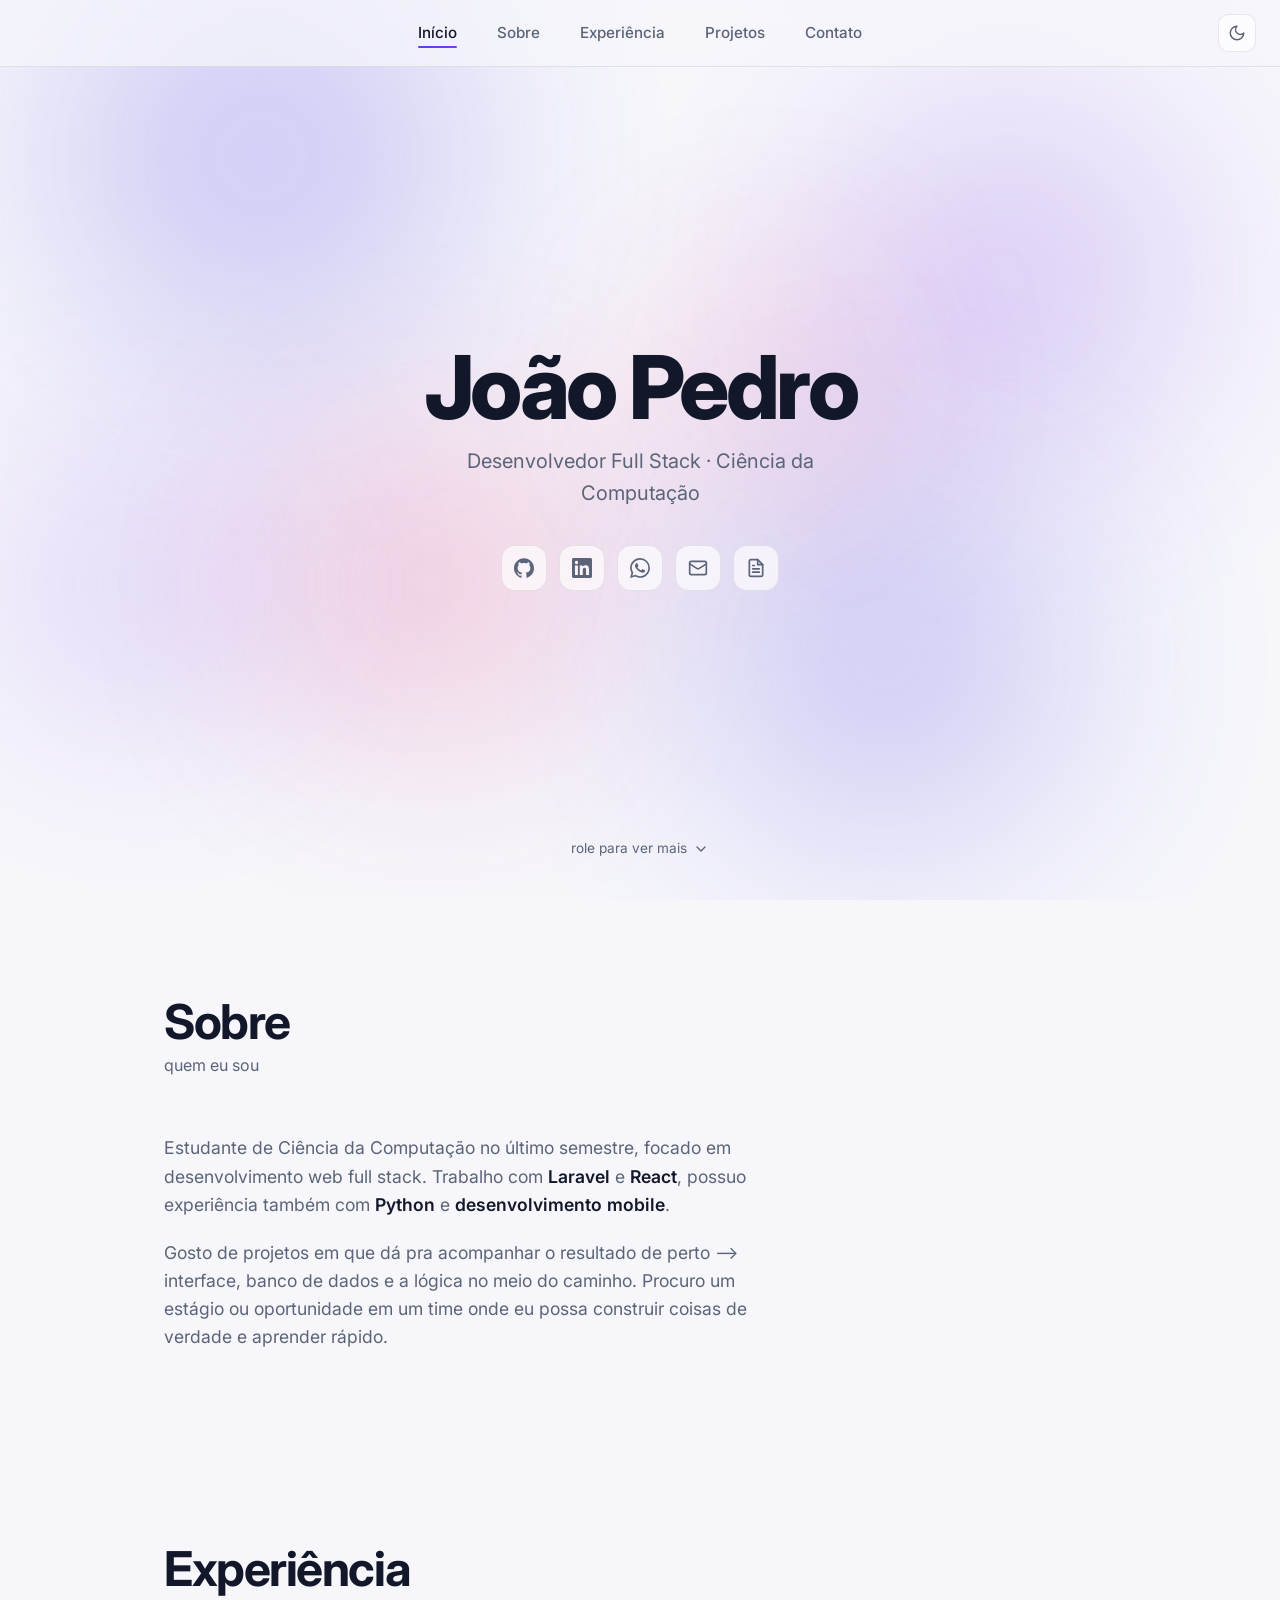
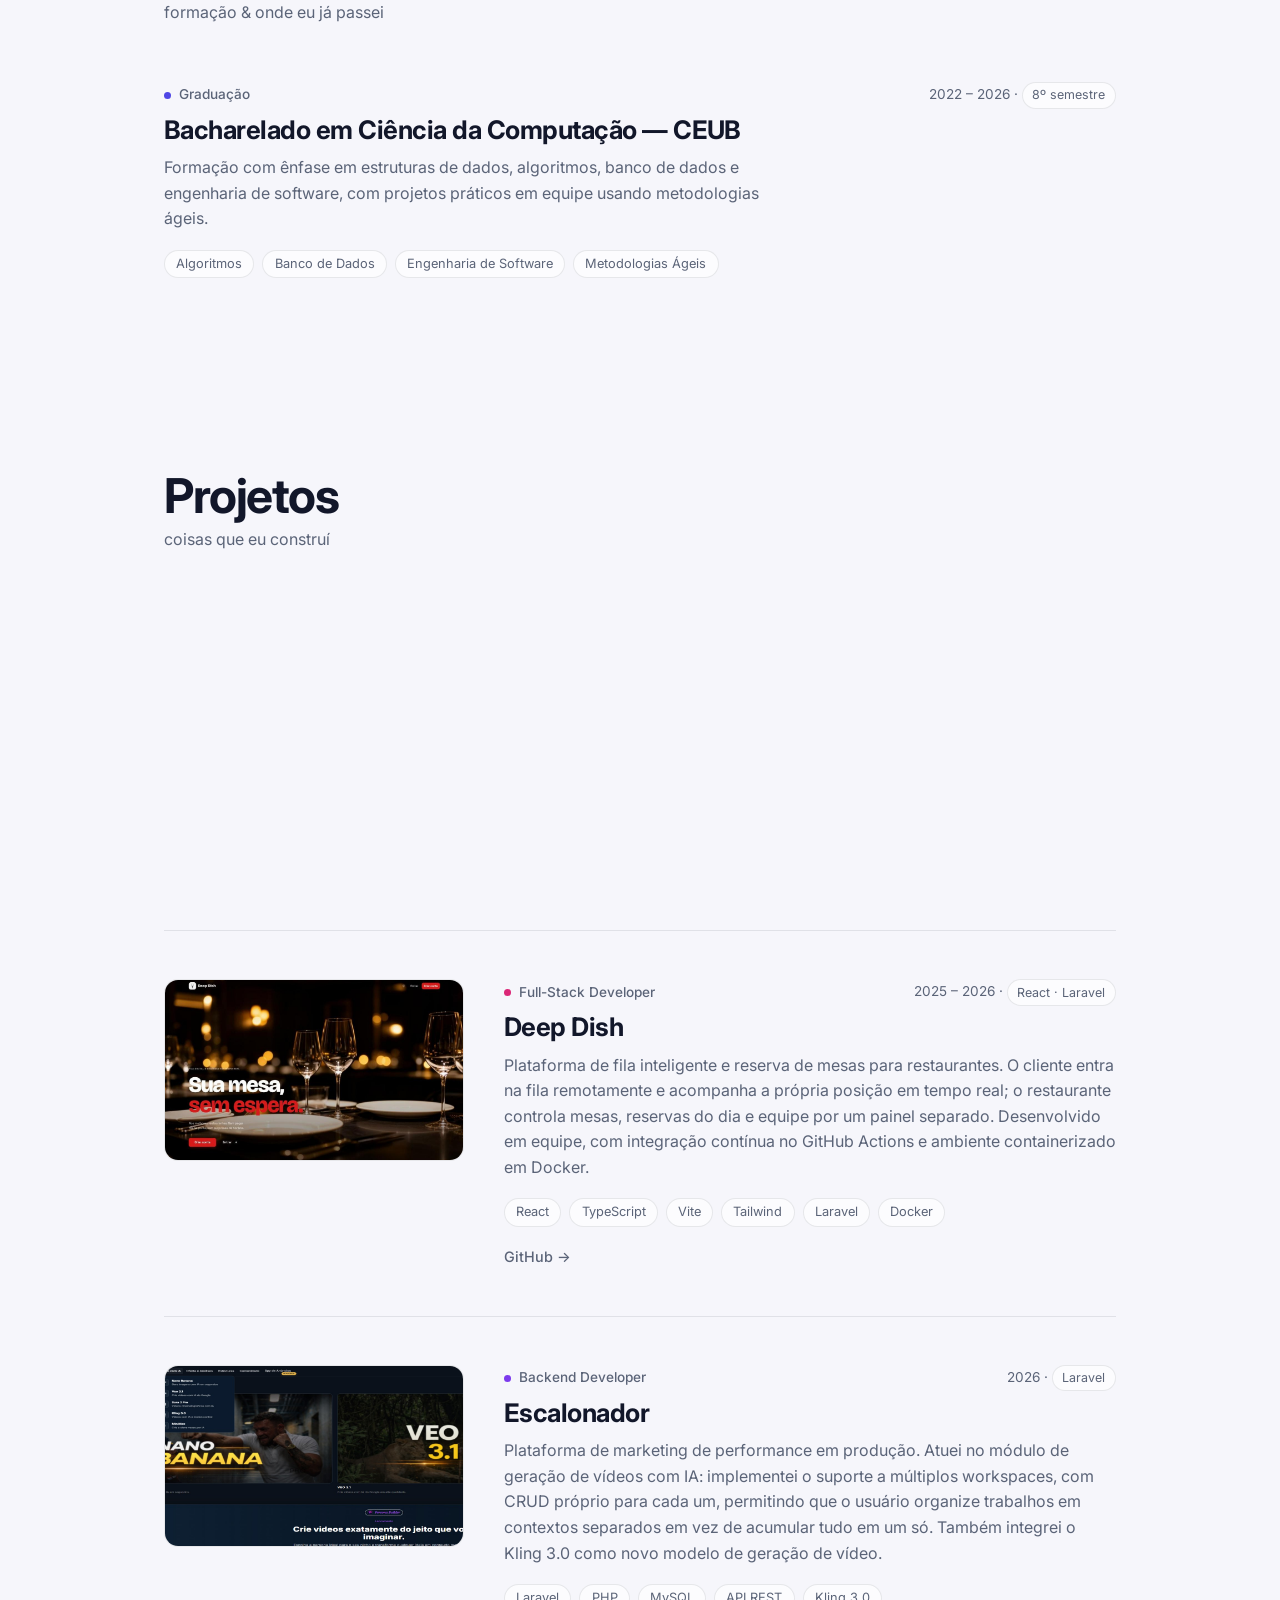
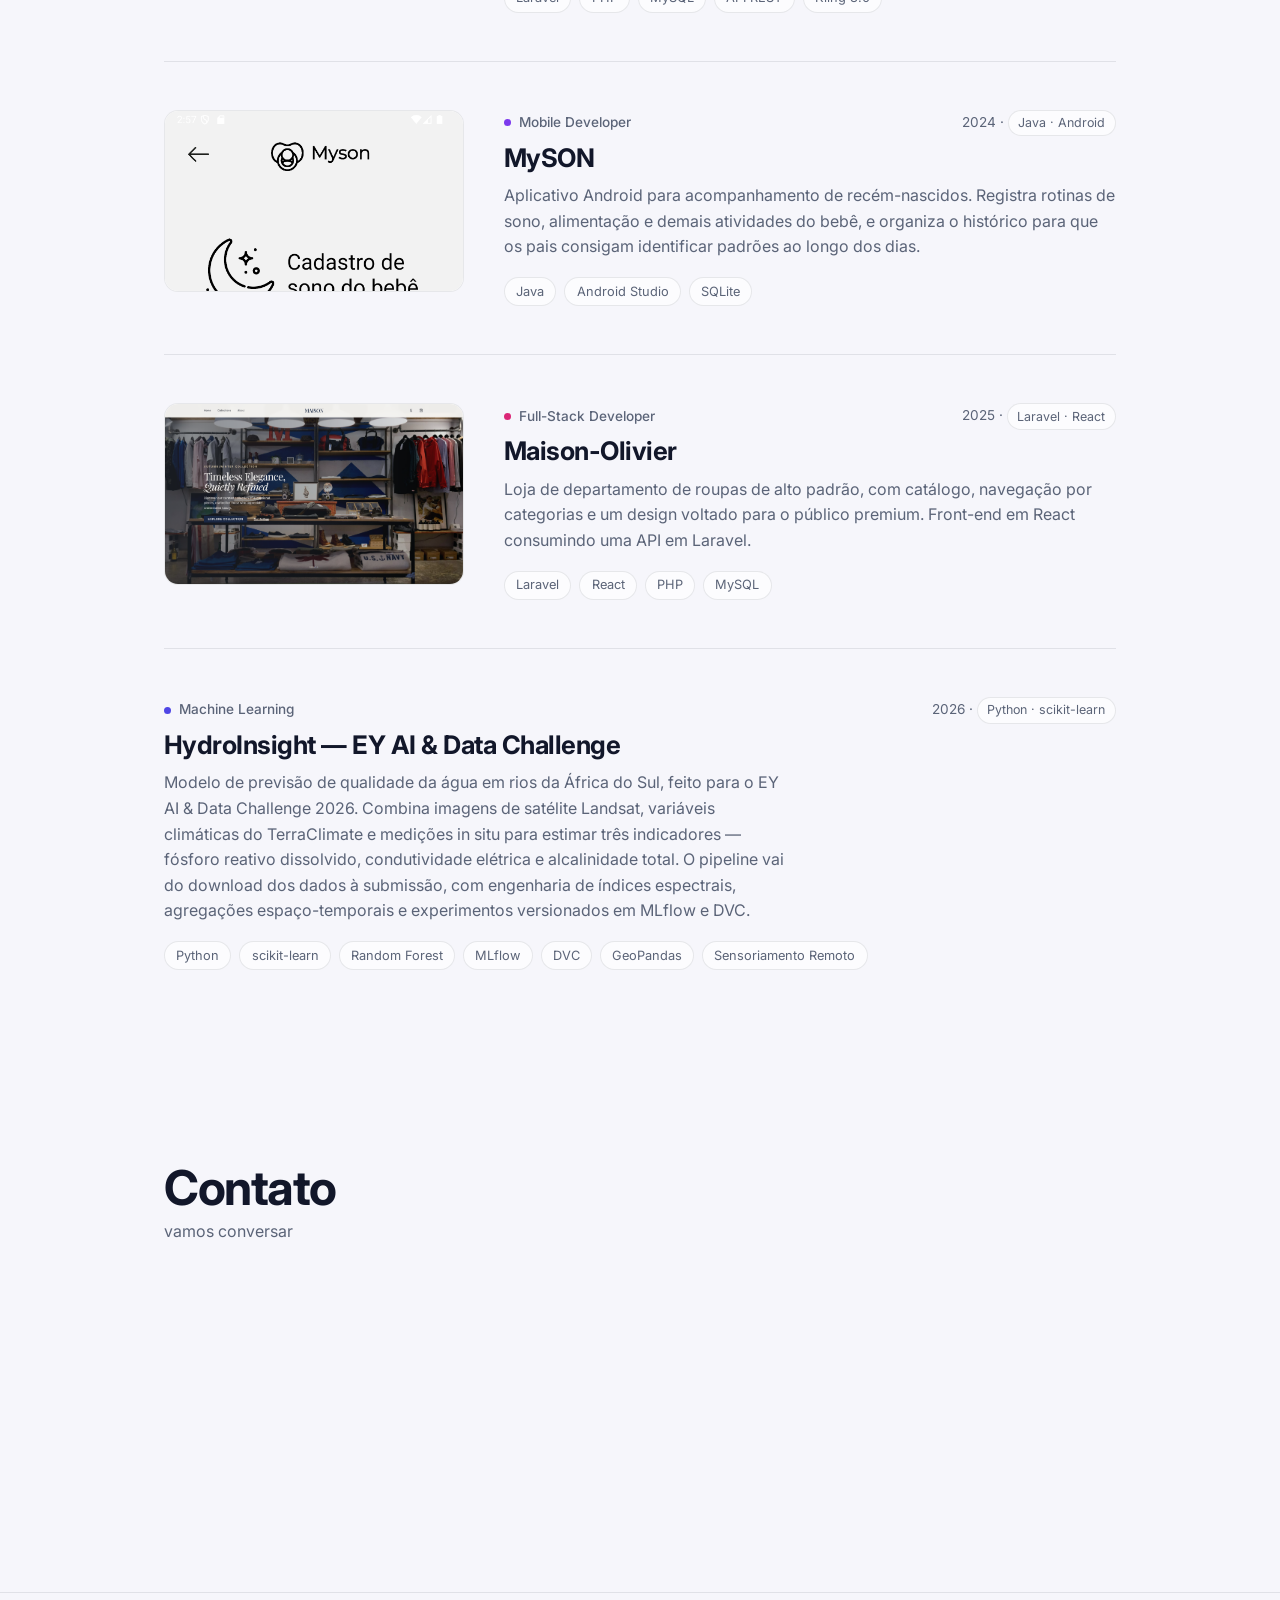
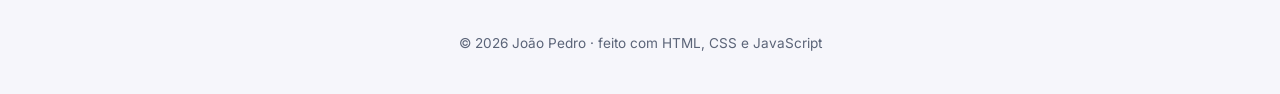
==== commit 4e22100d: "Update index.html" ====
--- a/index.html
+++ b/index.html
@@ -106,7 +106,7 @@
         </a>
         <a
           class="social-link"
-          href="https://www.linkedin.com/in/jo%C3%A3o-pedro-vieira-6a5213266"
+          href="https://www.linkedin.com/in/jpvoliveir"
           target="_blank"
           rel="noopener noreferrer"
           aria-label="LinkedIn"
@@ -553,7 +553,7 @@
             >GitHub &rarr;</a
           >
           <a
-            href="https://www.linkedin.com/in/jo%C3%A3o-pedro-vieira-6a5213266"
+            href="https://www.linkedin.com/in/jpvoliveir"
             target="_blank"
             rel="noopener noreferrer"
             >LinkedIn &rarr;</a
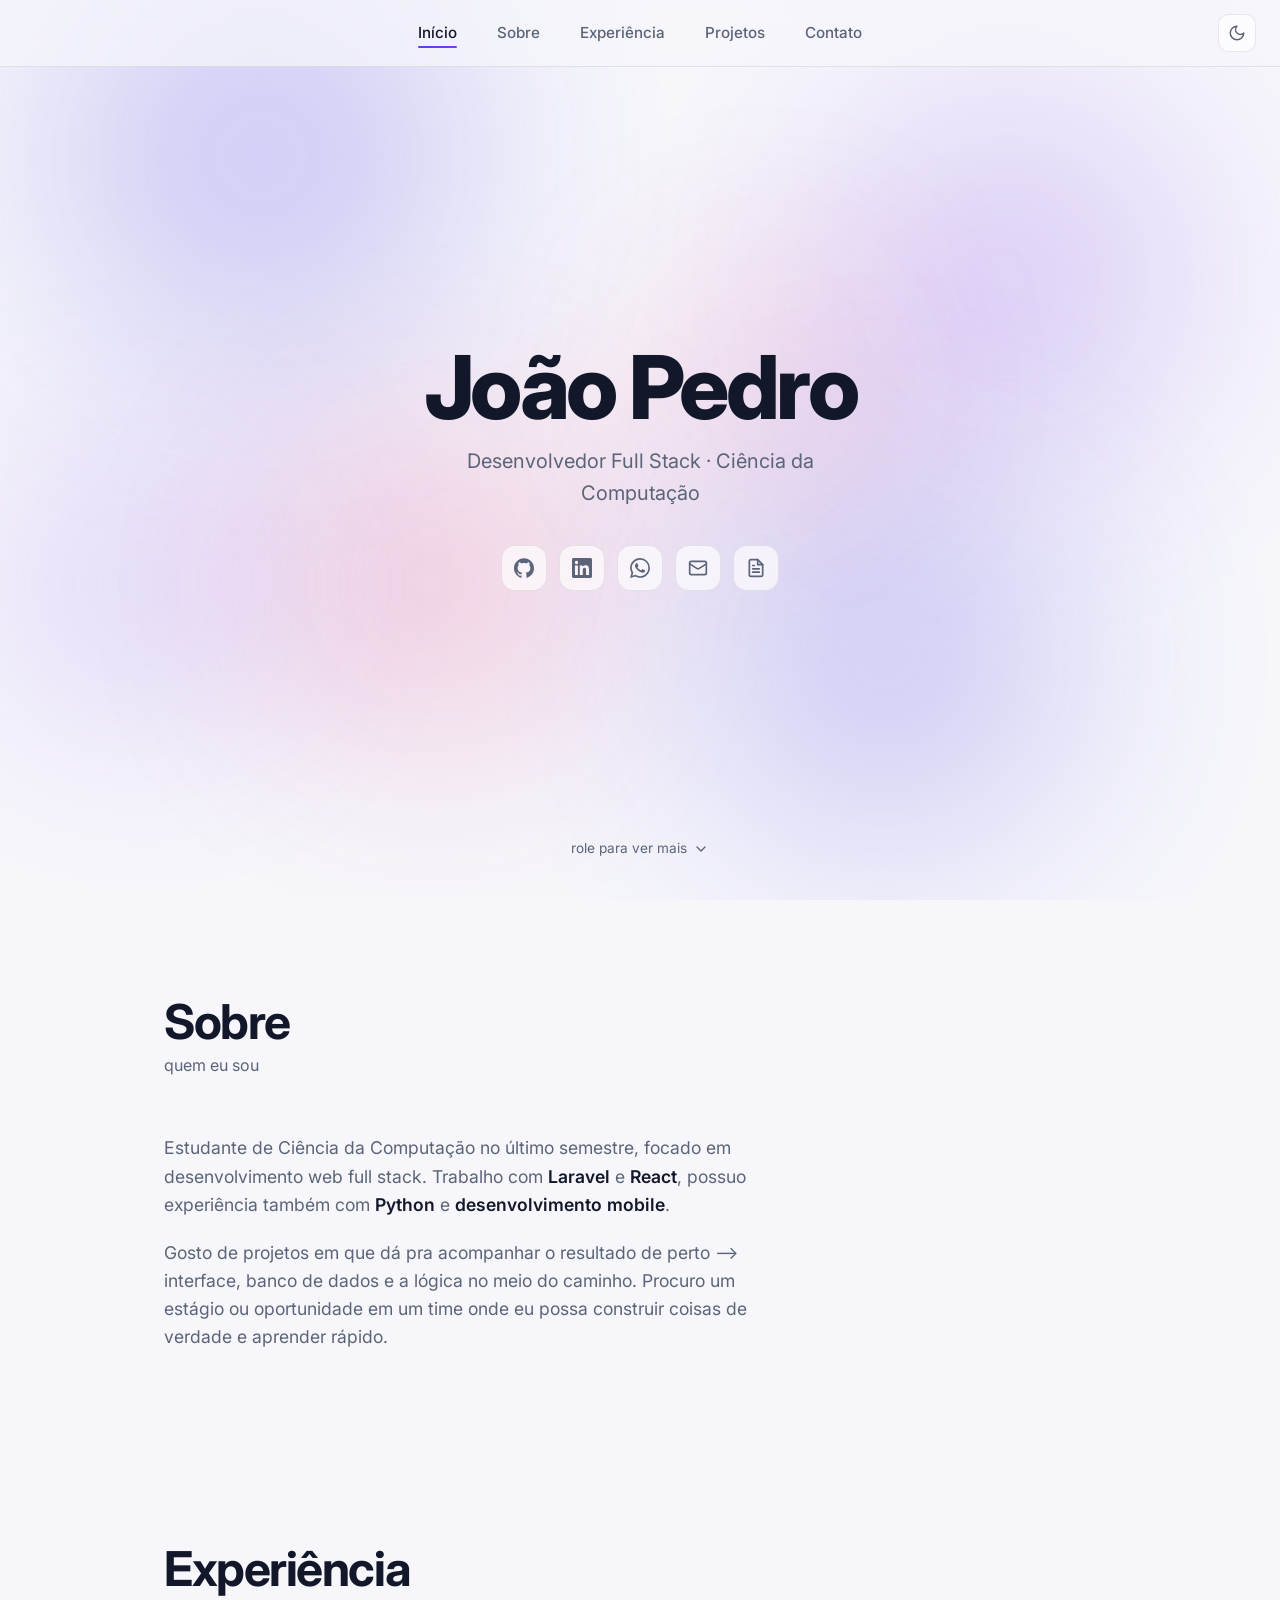
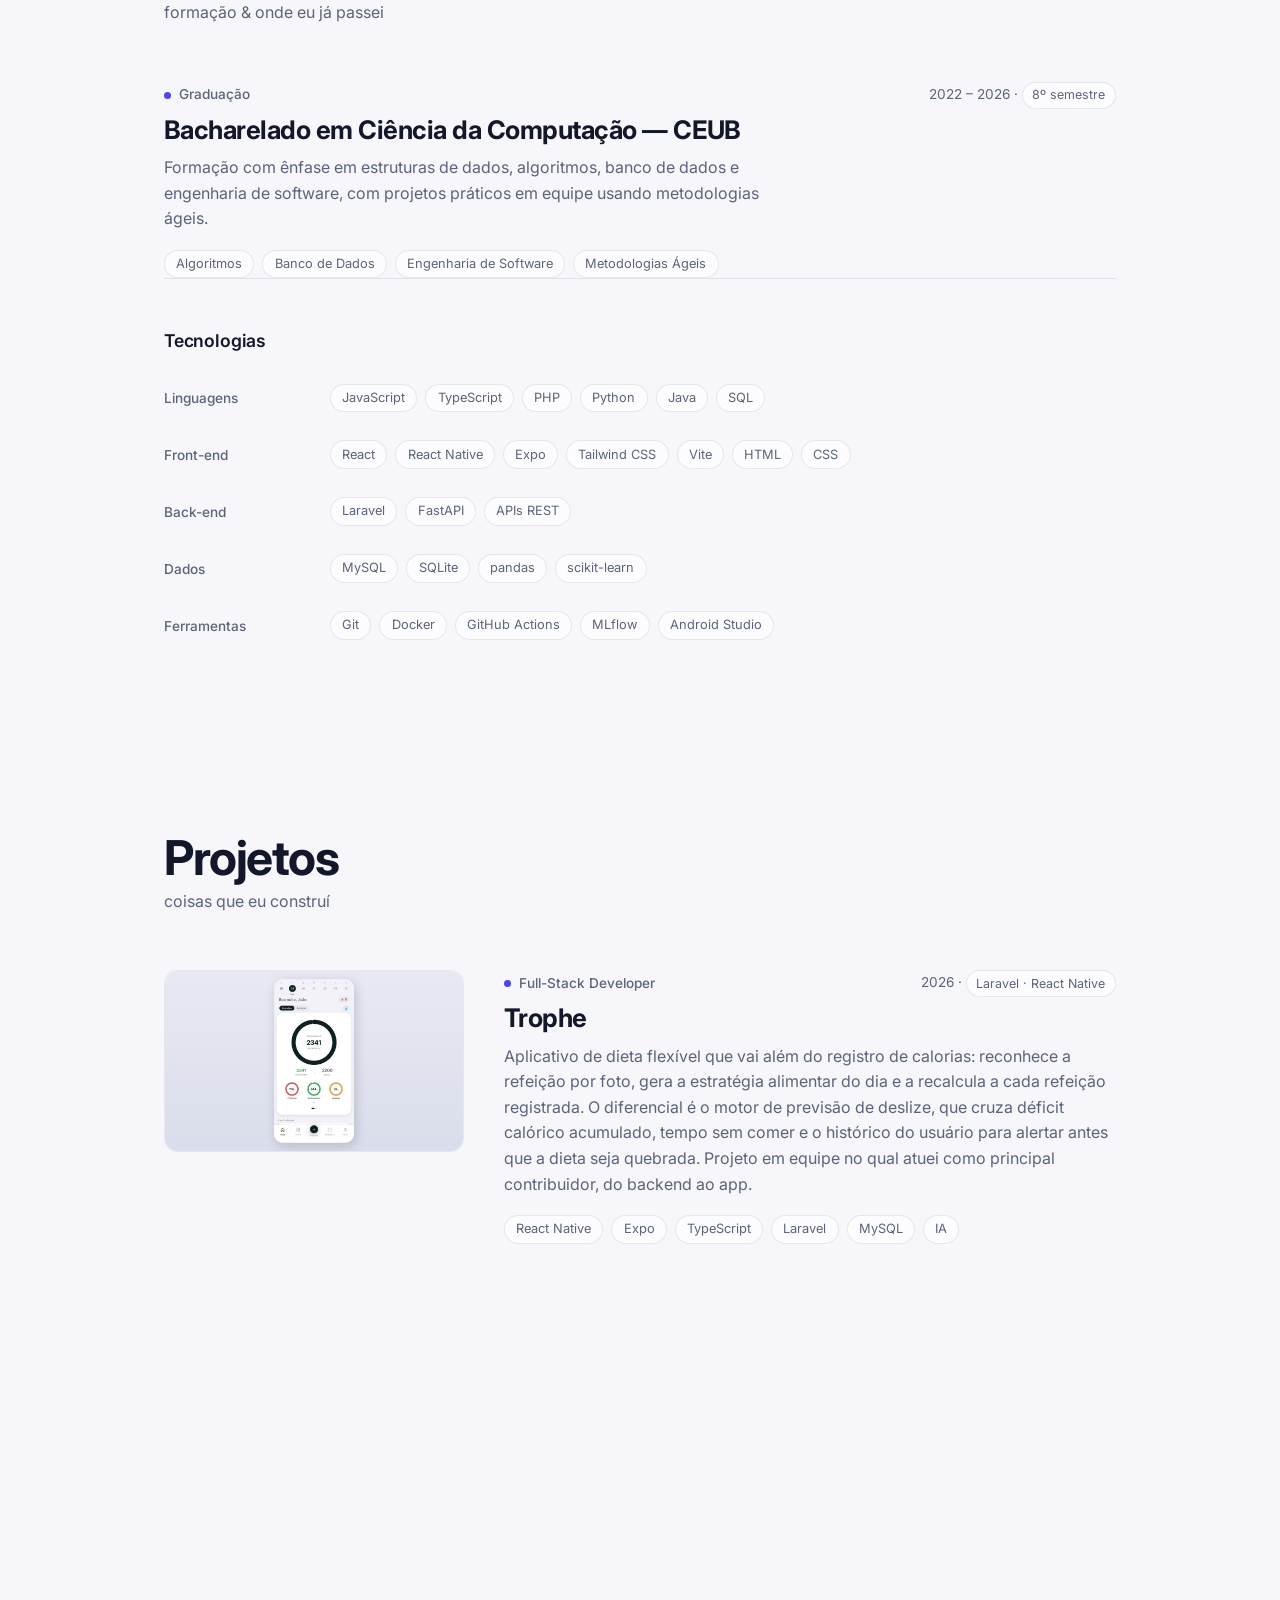
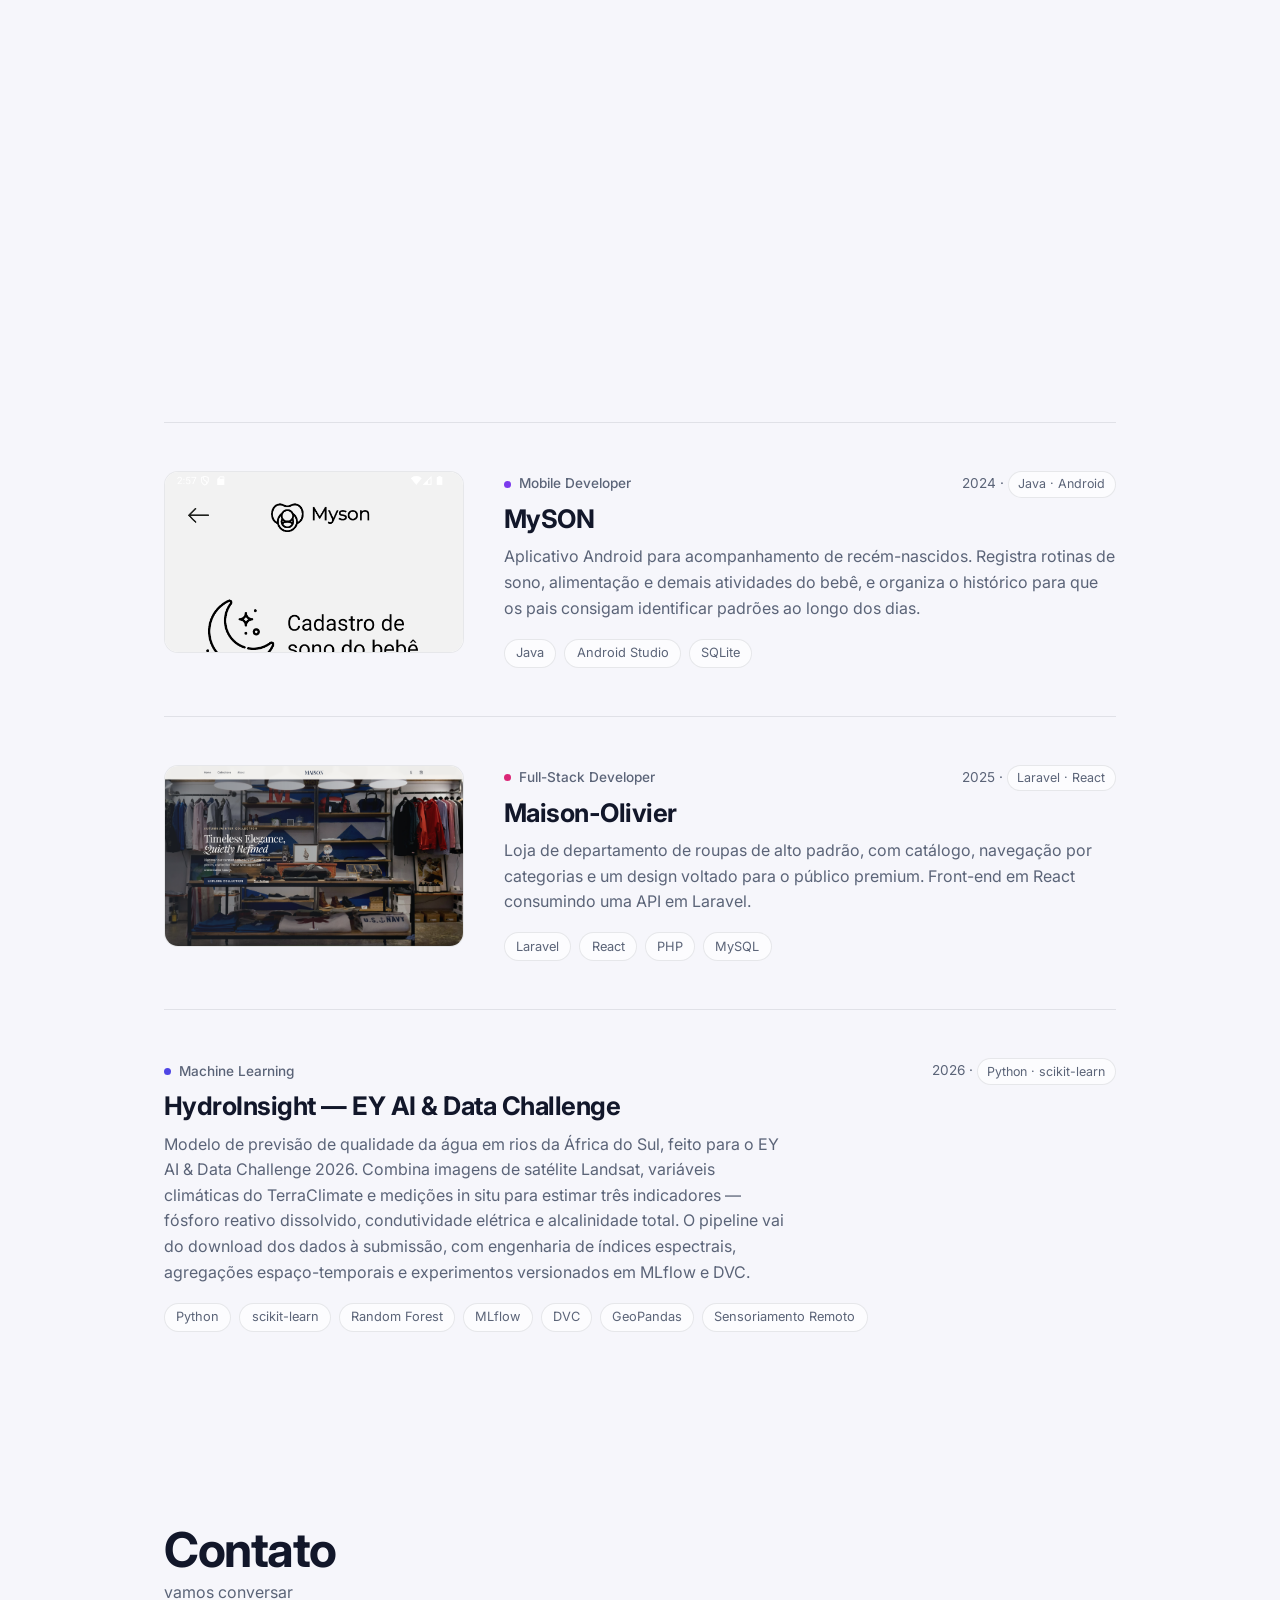
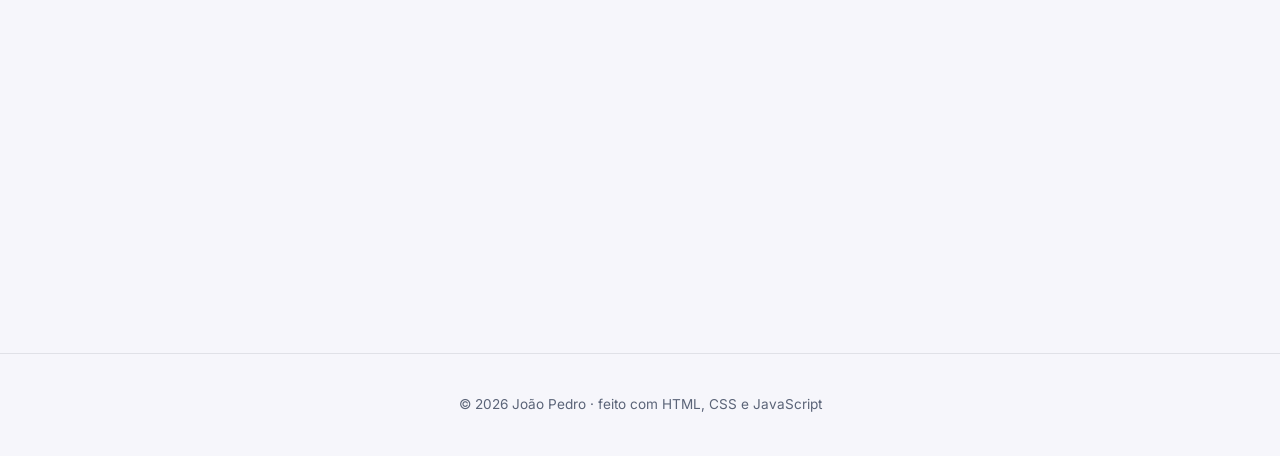
==== commit 90ea13d9: "Update index.html" ====
--- a/index.html
+++ b/index.html
@@ -260,6 +260,65 @@
         </article>
         -->
       </div>
+
+      <div class="stack">
+        <h3 class="stack-titulo">Tecnologias</h3>
+
+        <div class="stack-grupo">
+          <h4 class="stack-label">Linguagens</h4>
+          <ul class="tags">
+            <li>JavaScript</li>
+            <li>TypeScript</li>
+            <li>PHP</li>
+            <li>Python</li>
+            <li>Java</li>
+            <li>SQL</li>
+          </ul>
+        </div>
+
+        <div class="stack-grupo">
+          <h4 class="stack-label">Front-end</h4>
+          <ul class="tags">
+            <li>React</li>
+            <li>React Native</li>
+            <li>Expo</li>
+            <li>Tailwind CSS</li>
+            <li>Vite</li>
+            <li>HTML</li>
+            <li>CSS</li>
+          </ul>
+        </div>
+
+        <div class="stack-grupo">
+          <h4 class="stack-label">Back-end</h4>
+          <ul class="tags">
+            <li>Laravel</li>
+            <li>FastAPI</li>
+            <li>APIs REST</li>
+          </ul>
+        </div>
+
+        <div class="stack-grupo">
+          <h4 class="stack-label">Dados</h4>
+          <ul class="tags">
+            <li>MySQL</li>
+            <li>SQLite</li>
+            <li>pandas</li>
+            <li>scikit-learn</li>
+          </ul>
+        </div>
+
+        <div class="stack-grupo">
+          <h4 class="stack-label">Ferramentas</h4>
+          <ul class="tags">
+            <li>Git</li>
+            <li>Docker</li>
+            <li>GitHub Actions</li>
+            <li>MLflow</li>
+            <li>Android Studio</li>
+          </ul>
+        </div>
+      </div>
     </section>
 
     <section id="projetos" class="secao">
@@ -626,7 +685,7 @@
       // Revelar blocos conforme entram na tela
       document.addEventListener("DOMContentLoaded", function () {
         const alvos = document.querySelectorAll(
-          ".item, .sobre-container, .contato-caixa",
+          ".item, .stack, .sobre-container, .contato-caixa",
         );
 
         if (!("IntersectionObserver" in window)) {
--- a/style.css
+++ b/style.css
@@ -503,6 +503,40 @@
     color: var(--primaria);
 }
 
+/* ---------- Stack de tecnologias ---------- */
+
+.stack{
+    display: flex;
+    flex-direction: column;
+    gap: 1.75rem;
+    padding-top: 3rem;
+    border-top: 1px solid var(--borda);
+}
+
+.stack-titulo{
+    font-size: 1.1rem;
+    font-weight: 600;
+    letter-spacing: -0.01em;
+}
+
+.stack-grupo{
+    display: grid;
+    grid-template-columns: 150px 1fr;
+    gap: 1rem;
+    align-items: start;
+}
+
+.stack-label{
+    font-size: 0.85rem;
+    font-weight: 500;
+    color: var(--texto-suave);
+    padding-top: 0.3rem;
+}
+
+.stack .tags{
+    margin-top: 0;
+}
+
 /* ---------- Contato ---------- */
 
 .contato-caixa{
@@ -570,6 +604,7 @@
 /* ---------- Revelar ao rolar ---------- */
 
 .item,
+.stack,
 .sobre-container,
 .contato-caixa{
     opacity: 0;
@@ -578,6 +613,7 @@
 }
 
 .item.visivel,
+.stack.visivel,
 .sobre-container.visivel,
 .contato-caixa.visivel{
     opacity: 1;
@@ -642,6 +678,11 @@
         font-size: 1.35rem;
     }
 
+    .stack-grupo{
+        grid-template-columns: 1fr;
+        gap: 0.6rem;
+    }
+
     .sobre-paragrafo,
     .contato-texto{
         font-size: 1rem;
@@ -685,6 +726,7 @@
     }
 
     .item,
+    .stack,
     .sobre-container,
     .contato-caixa{
         opacity: 1;
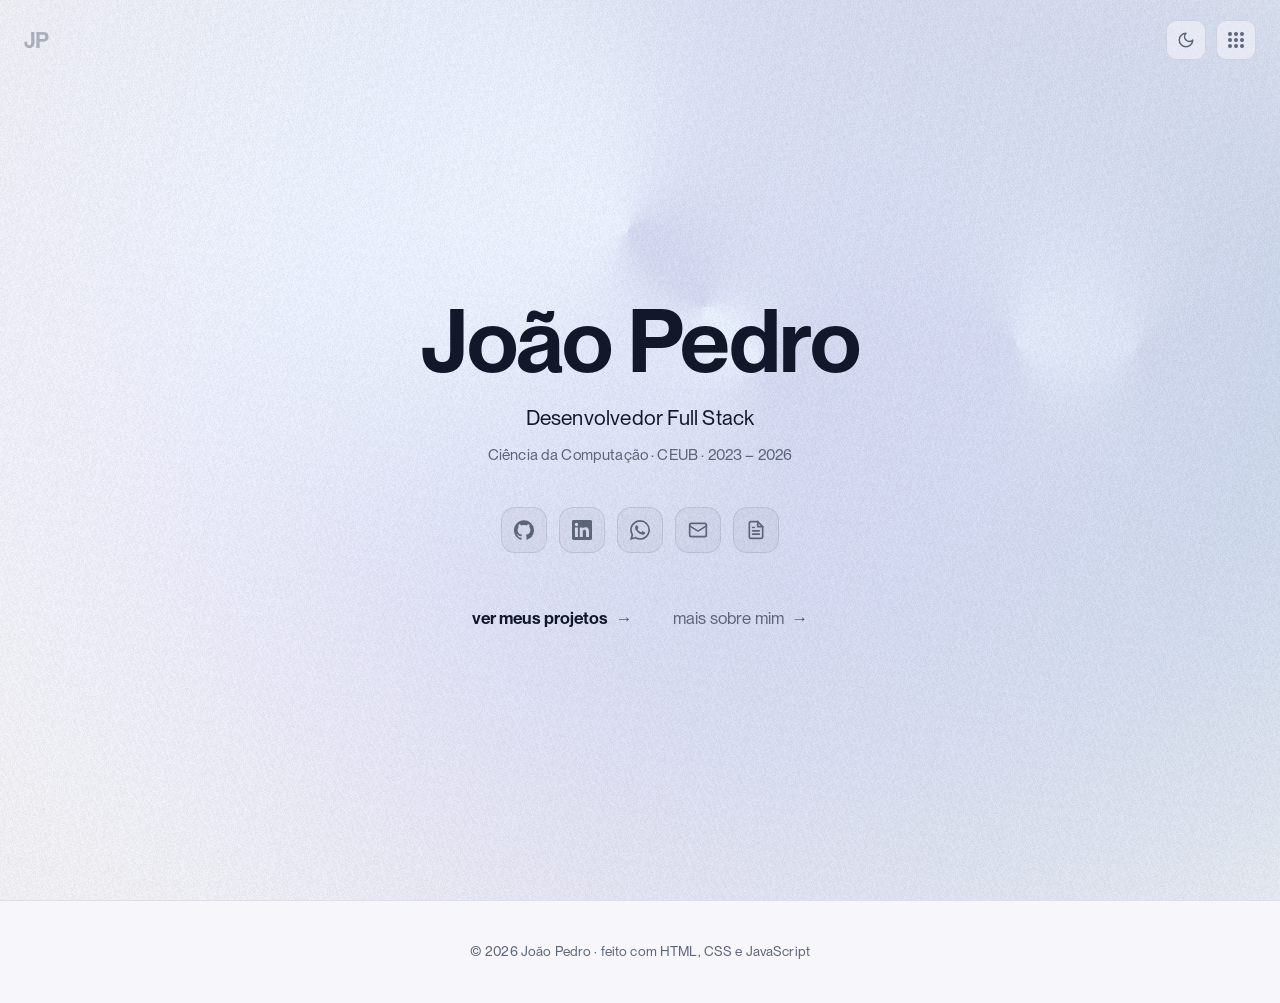
==== commit c8a68ac2: "Update portolio v3" ====
--- a/index.html
+++ b/index.html
@@ -12,14 +12,34 @@
       content="desenvolvedor, full stack, portfólio, programador, JavaScript, React, Laravel"
     />
     <meta name="author" content="João Pedro" />
-    <meta name="theme-color" content="#0b0f1a" />
-    <link rel="preconnect" href="https://fonts.googleapis.com" />
-    <link rel="preconnect" href="https://fonts.gstatic.com" crossorigin />
-    <link
-      href="https://fonts.googleapis.com/css2?family=Inter:wght@400;500;600;700;800&display=swap"
-      rel="stylesheet"
-    />
+    <meta name="theme-color" content="#0e1315" />
+    <link rel="preload" href="fonts/ppneuemontreal-regular.woff2" as="font" type="font/woff2" crossorigin />
+    <link rel="preload" href="fonts/ppneuemontreal-semibold.woff2" as="font" type="font/woff2" crossorigin />
+    <link rel="preload" href="fonts/ppneuemontreal-extrabold.woff2" as="font" type="font/woff2" crossorigin />
     <link rel="stylesheet" href="style.css" />
+    <noscript>
+      <style>
+        .menu-toggle {
+          display: none;
+        }
+        .menu-overlay {
+          position: static;
+          opacity: 1;
+          visibility: visible;
+          padding: 5.5rem 1.5rem 0;
+          background: none;
+          backdrop-filter: none;
+          -webkit-backdrop-filter: none;
+        }
+        .menu-item {
+          opacity: 1;
+          transform: none;
+        }
+        .menu-link {
+          font-size: 1.5rem;
+        }
+      </style>
+    </noscript>
     <title>João Pedro - Portfólio | Desenvolvedor Full Stack</title>
     <script>
       // Aplica o tema salvo antes da primeira pintura, para evitar flash de cor errada
@@ -32,23 +52,11 @@
     </script>
   </head>
   <body>
-    <div class="particulas" aria-hidden="true">
-      <span class="blob blob-1"></span>
-      <span class="blob blob-2"></span>
-      <span class="blob blob-3"></span>
-      <span class="blob blob-4"></span>
-      <span class="blob blob-5"></span>
-      <span class="blob blob-6"></span>
-    </div>
-
-    <nav class="navegacao">
-      <ul class="menu">
-        <li><a href="#inicio" class="menu-link">Início</a></li>
-        <li><a href="#sobre" class="menu-link">Sobre</a></li>
-        <li><a href="#experiencia" class="menu-link">Experiência</a></li>
-        <li><a href="#projetos" class="menu-link">Projetos</a></li>
-        <li><a href="#contatos" class="menu-link">Contato</a></li>
-      </ul>
+    <canvas id="fundo-canvas" aria-hidden="true"></canvas>
+
+    <span class="marca marca-inativa" aria-hidden="true">JP</span>
+
+    <div class="controles">
       <button
         type="button"
         id="tema-toggle"
@@ -82,12 +90,54 @@
           <path d="M12 3a6 6 0 0 0 9 9 9 9 0 1 1-9-9Z" />
         </svg>
       </button>
+      <button
+        type="button"
+        id="menu-toggle"
+        class="menu-toggle"
+        aria-label="Abrir menu"
+        aria-expanded="false"
+        aria-controls="menu-overlay"
+      >
+        <span class="menu-grade" aria-hidden="true">
+          <span class="ponto-menu"></span>
+          <span class="ponto-menu"></span>
+          <span class="ponto-menu"></span>
+          <span class="ponto-menu"></span>
+          <span class="ponto-menu"></span>
+          <span class="ponto-menu"></span>
+          <span class="ponto-menu"></span>
+          <span class="ponto-menu"></span>
+          <span class="ponto-menu"></span>
+        </span>
+      </button>
+    </div>
+
+    <nav
+      id="menu-overlay"
+      class="menu-overlay"
+      aria-label="Navegação principal"
+    >
+      <ul class="menu-lista">
+        <li class="menu-item" style="--i: 0">
+          <a href="index.html" class="menu-link" aria-current="page">Início</a>
+        </li>
+        <li class="menu-item" style="--i: 1">
+          <a href="sobre.html" class="menu-link">Sobre</a>
+        </li>
+        <li class="menu-item" style="--i: 2">
+          <a href="projetos.html" class="menu-link">Projetos</a>
+        </li>
+        <li class="menu-item" style="--i: 3">
+          <a href="contato.html" class="menu-link">Contato</a>
+        </li>
+      </ul>
     </nav>
 
-    <main id="inicio" class="cabecalho">
+    <main class="cabecalho">
       <h1>João Pedro</h1>
-      <p class="cabecalho-sub">
-        Desenvolvedor Full Stack &middot; Ciência da Computação
+      <p class="cabecalho-sub">Desenvolvedor Full Stack</p>
+      <p class="cabecalho-afiliacao">
+        Ciência da Computação &middot; CEUB &middot; 2023 – 2026
       </p>
 
       <div class="social">
@@ -172,458 +222,17 @@
         </a>
       </div>
 
-      <a href="#sobre" class="rolar" aria-label="Ir para a próxima seção">
-        <span>role para ver mais</span>
-        <svg
-          viewBox="0 0 24 24"
-          fill="none"
-          stroke="currentColor"
-          stroke-width="2"
-          stroke-linecap="round"
-          stroke-linejoin="round"
-          aria-hidden="true"
-        >
-          <path d="m6 9 6 6 6-6" />
-        </svg>
-      </a>
+      <div class="entradas">
+        <a class="entrada-link entrada-link-principal" href="projetos.html">
+          ver meus projetos
+          <span class="entrada-seta" aria-hidden="true">&rarr;</span>
+        </a>
+        <a class="entrada-link" href="sobre.html">
+          mais sobre mim
+          <span class="entrada-seta" aria-hidden="true">&rarr;</span>
+        </a>
+      </div>
     </main>
-
-    <section id="sobre" class="secao">
-      <header class="secao-cabecalho">
-        <h2 class="secao-titulo">Sobre</h2>
-        <p class="secao-sub">quem eu sou</p>
-      </header>
-      <div class="sobre-container">
-        <p class="sobre-paragrafo">
-          Estudante de Ciência da Computação no último semestre, focado em
-          desenvolvimento web full stack. Trabalho com
-          <strong>Laravel</strong> e <strong>React</strong>, possuo experiência
-          também com <strong>Python</strong> e <strong>desenvolvimento</strong>
-          <strong>mobile</strong>.
-        </p>
-        <p class="sobre-paragrafo">
-          Gosto de projetos em que dá pra acompanhar o resultado de perto —>
-          interface, banco de dados e a lógica no meio do caminho. Procuro um
-          estágio ou oportunidade em um time onde eu possa construir coisas de
-          verdade e aprender rápido.
-        </p>
-      </div>
-    </section>
-
-    <section id="experiencia" class="secao">
-      <header class="secao-cabecalho">
-        <h2 class="secao-titulo">Experiência</h2>
-        <p class="secao-sub">formação &amp; onde eu já passei</p>
-      </header>
-
-      <div class="lista">
-        <article class="item">
-          <div class="item-corpo">
-            <div class="item-meta">
-              <span class="item-papel"
-                ><span class="ponto ponto-1"></span>Graduação</span
-              >
-              <!-- TODO: confirme o ano de início -->
-              <span class="item-quando"
-                >2022 – 2026 &middot;
-                <span class="chip">8º semestre</span></span
-              >
-            </div>
-            <h3 class="item-titulo">
-              Bacharelado em Ciência da Computação — CEUB
-            </h3>
-            <p class="item-desc">
-              Formação com ênfase em estruturas de dados, algoritmos, banco de
-              dados e engenharia de software, com projetos práticos em equipe
-              usando metodologias ágeis.
-            </p>
-            <ul class="tags">
-              <li>Algoritmos</li>
-              <li>Banco de Dados</li>
-              <li>Engenharia de Software</li>
-              <li>Metodologias Ágeis</li>
-            </ul>
-          </div>
-        </article>
-
-        <!-- Modelo para adicionar um estágio ou emprego. Duplique e preencha:
-        <article class="item">
-          <div class="item-corpo">
-            <div class="item-meta">
-              <span class="item-papel"><span class="ponto ponto-2"></span>Cargo</span>
-              <span class="item-quando">Mês/Ano – Mês/Ano &middot; <span class="chip">Stack</span></span>
-            </div>
-            <h3 class="item-titulo">Nome da empresa</h3>
-            <p class="item-desc">O que você fez ali, com números sempre que der.</p>
-            <ul class="tags"><li>Tecnologia</li></ul>
-          </div>
-        </article>
-        -->
-      </div>
-
-      <div class="stack">
-        <h3 class="stack-titulo">Tecnologias</h3>
-
-        <div class="stack-grupo">
-          <h4 class="stack-label">Linguagens</h4>
-          <ul class="tags">
-            <li>JavaScript</li>
-            <li>TypeScript</li>
-            <li>PHP</li>
-            <li>Python</li>
-            <li>Java</li>
-            <li>SQL</li>
-          </ul>
-        </div>
-
-        <div class="stack-grupo">
-          <h4 class="stack-label">Front-end</h4>
-          <ul class="tags">
-            <li>React</li>
-            <li>React Native</li>
-            <li>Expo</li>
-            <li>Tailwind CSS</li>
-            <li>Vite</li>
-            <li>HTML</li>
-            <li>CSS</li>
-          </ul>
-        </div>
-
-        <div class="stack-grupo">
-          <h4 class="stack-label">Back-end</h4>
-          <ul class="tags">
-            <li>Laravel</li>
-            <li>FastAPI</li>
-            <li>APIs REST</li>
-          </ul>
-        </div>
-
-        <div class="stack-grupo">
-          <h4 class="stack-label">Dados</h4>
-          <ul class="tags">
-            <li>MySQL</li>
-            <li>SQLite</li>
-            <li>pandas</li>
-            <li>scikit-learn</li>
-          </ul>
-        </div>
-
-        <div class="stack-grupo">
-          <h4 class="stack-label">Ferramentas</h4>
-          <ul class="tags">
-            <li>Git</li>
-            <li>Docker</li>
-            <li>GitHub Actions</li>
-            <li>MLflow</li>
-            <li>Android Studio</li>
-          </ul>
-        </div>
-      </div>
-    </section>
-
-    <section id="projetos" class="secao">
-      <header class="secao-cabecalho">
-        <h2 class="secao-titulo">Projetos</h2>
-        <p class="secao-sub">coisas que eu construí</p>
-      </header>
-
-      <div class="lista">
-        <article class="item">
-          <div class="item-media">
-            <img
-              src="img/trophe.jpg"
-              alt="Tela de acompanhamento diário do aplicativo Trophe"
-              class="item-imagem"
-              loading="lazy"
-              width="1398"
-              height="648"
-            />
-          </div>
-          <div class="item-corpo">
-            <div class="item-meta">
-              <span class="item-papel"
-                ><span class="ponto ponto-1"></span>Full-Stack Developer</span
-              >
-              <span class="item-quando"
-                >2026 &middot;
-                <span class="chip">Laravel · React Native</span></span
-              >
-            </div>
-            <h3 class="item-titulo">Trophe</h3>
-            <p class="item-desc">
-              Aplicativo de dieta flexível que vai além do registro de calorias:
-              reconhece a refeição por foto, gera a estratégia alimentar do dia e
-              a recalcula a cada refeição registrada. O diferencial é o motor de
-              previsão de deslize, que cruza déficit calórico acumulado, tempo
-              sem comer e o histórico do usuário para alertar antes que a dieta
-              seja quebrada. Projeto em equipe no qual atuei como principal
-              contribuidor, do backend ao app.
-            </p>
-            <ul class="tags">
-              <li>React Native</li>
-              <li>Expo</li>
-              <li>TypeScript</li>
-              <li>Laravel</li>
-              <li>MySQL</li>
-              <li>IA</li>
-            </ul>
-          </div>
-        </article>
-
-        <article class="item">
-          <div class="item-media">
-            <img
-              src="img/deep-dish.jpg"
-              alt="Landing page da plataforma Deep Dish"
-              class="item-imagem"
-              loading="lazy"
-              width="1398"
-              height="648"
-            />
-          </div>
-          <div class="item-corpo">
-            <div class="item-meta">
-              <span class="item-papel"
-                ><span class="ponto ponto-3"></span>Full-Stack Developer</span
-              >
-              <span class="item-quando"
-                >2025 – 2026 &middot;
-                <span class="chip">React · Laravel</span></span
-              >
-            </div>
-            <h3 class="item-titulo">Deep Dish</h3>
-            <p class="item-desc">
-              Plataforma de fila inteligente e reserva de mesas para
-              restaurantes. O cliente entra na fila remotamente e acompanha a
-              própria posição em tempo real; o restaurante controla mesas,
-              reservas do dia e equipe por um painel separado. Desenvolvido em
-              equipe, com integração contínua no GitHub Actions e ambiente
-              containerizado em Docker.
-            </p>
-            <ul class="tags">
-              <li>React</li>
-              <li>TypeScript</li>
-              <li>Vite</li>
-              <li>Tailwind</li>
-              <li>Laravel</li>
-              <li>Docker</li>
-            </ul>
-            <div class="item-links">
-              <a
-                href="https://github.com/joaogpereira/deep-dish"
-                target="_blank"
-                rel="noopener noreferrer"
-                >GitHub &rarr;</a
-              >
-            </div>
-          </div>
-        </article>
-
-        <article class="item">
-          <div class="item-media">
-            <img
-              src="img/escalonador.jpg"
-              alt="Painel de criação com IA do Escalonador, com os modelos de geração de vídeo"
-              class="item-imagem"
-              loading="lazy"
-              width="1398"
-              height="648"
-            />
-          </div>
-          <div class="item-corpo">
-            <div class="item-meta">
-              <span class="item-papel"
-                ><span class="ponto ponto-2"></span>Backend Developer</span
-              >
-              <span class="item-quando"
-                >2026 &middot; <span class="chip">Laravel</span></span
-              >
-            </div>
-            <h3 class="item-titulo">Escalonador</h3>
-            <p class="item-desc">
-              Plataforma de marketing de performance em produção. Atuei no módulo
-              de geração de vídeos com IA: implementei o suporte a múltiplos
-              workspaces, com CRUD próprio para cada um, permitindo que o usuário
-              organize trabalhos em contextos separados em vez de acumular tudo
-              em um só. Também integrei o Kling 3.0 como novo modelo de geração
-              de vídeo.
-            </p>
-            <ul class="tags">
-              <li>Laravel</li>
-              <li>PHP</li>
-              <li>MySQL</li>
-              <li>API REST</li>
-              <li>Kling 3.0</li>
-            </ul>
-          </div>
-        </article>
-
-        <article class="item">
-          <div class="item-media">
-            <img
-              src="img/CadastroSono.png"
-              alt="Tela do aplicativo MySON"
-              class="item-imagem"
-              loading="lazy"
-              width="560"
-              height="320"
-            />
-          </div>
-          <div class="item-corpo">
-            <div class="item-meta">
-              <span class="item-papel"
-                ><span class="ponto ponto-2"></span>Mobile Developer</span
-              >
-              <!-- TODO: confirme o ano -->
-              <span class="item-quando"
-                >2024 &middot; <span class="chip">Java · Android</span></span
-              >
-            </div>
-            <h3 class="item-titulo">MySON</h3>
-            <p class="item-desc">
-              Aplicativo Android para acompanhamento de recém-nascidos. Registra
-              rotinas de sono, alimentação e demais atividades do bebê, e
-              organiza o histórico para que os pais consigam identificar padrões
-              ao longo dos dias.
-            </p>
-            <ul class="tags">
-              <li>Java</li>
-              <li>Android Studio</li>
-              <li>SQLite</li>
-            </ul>
-            <!-- TODO: adicione o link do repositório
-            <div class="item-links"><a href="#" target="_blank" rel="noopener noreferrer">GitHub &rarr;</a></div>
-            -->
-          </div>
-        </article>
-
-        <article class="item">
-          <div class="item-media">
-            <img
-              src="img/projeto4.png"
-              alt="Tela do site Maison-Olivier"
-              class="item-imagem"
-              loading="lazy"
-              width="560"
-              height="320"
-            />
-          </div>
-          <div class="item-corpo">
-            <div class="item-meta">
-              <span class="item-papel"
-                ><span class="ponto ponto-3"></span>Full-Stack Developer</span
-              >
-              <!-- TODO: confirme o ano -->
-              <span class="item-quando"
-                >2025 &middot; <span class="chip">Laravel · React</span></span
-              >
-            </div>
-            <h3 class="item-titulo">Maison-Olivier</h3>
-            <p class="item-desc">
-              Loja de departamento de roupas de alto padrão, com catálogo,
-              navegação por categorias e um design voltado para o público
-              premium. Front-end em React consumindo uma API em Laravel.
-            </p>
-            <ul class="tags">
-              <li>Laravel</li>
-              <li>React</li>
-              <li>PHP</li>
-              <li>MySQL</li>
-            </ul>
-            <!-- TODO: adicione o link do repositório ou da demo
-            <div class="item-links"><a href="#" target="_blank" rel="noopener noreferrer">GitHub &rarr;</a></div>
-            -->
-          </div>
-        </article>
-
-        <article class="item">
-          <!-- TODO: um gráfico do projeto (importância de variáveis, ou previsto x observado)
-               renderiza bem aqui. Salve em img/hydroinsight.jpg e descomente.
-          <div class="item-media">
-            <img src="img/hydroinsight.jpg" alt="Gráfico de resultados do HydroInsight" class="item-imagem" loading="lazy" width="1398" height="648" />
-          </div>
-          -->
-          <div class="item-corpo">
-            <div class="item-meta">
-              <span class="item-papel"
-                ><span class="ponto ponto-1"></span>Machine Learning</span
-              >
-              <span class="item-quando"
-                >2026 &middot; <span class="chip">Python · scikit-learn</span></span
-              >
-            </div>
-            <h3 class="item-titulo">HydroInsight — EY AI &amp; Data Challenge</h3>
-            <p class="item-desc">
-              Modelo de previsão de qualidade da água em rios da África do Sul,
-              feito para o EY AI &amp; Data Challenge 2026. Combina imagens de
-              satélite Landsat, variáveis climáticas do TerraClimate e medições
-              in situ para estimar três indicadores — fósforo reativo dissolvido,
-              condutividade elétrica e alcalinidade total. O pipeline vai do
-              download dos dados à submissão, com engenharia de índices
-              espectrais, agregações espaço-temporais e experimentos versionados
-              em MLflow e DVC.
-            </p>
-            <ul class="tags">
-              <li>Python</li>
-              <li>scikit-learn</li>
-              <li>Random Forest</li>
-              <li>MLflow</li>
-              <li>DVC</li>
-              <li>GeoPandas</li>
-              <li>Sensoriamento Remoto</li>
-            </ul>
-            <!-- TODO: publique o repositório e descomente
-            <div class="item-links"><a href="#" target="_blank" rel="noopener noreferrer">GitHub &rarr;</a></div>
-            -->
-          </div>
-        </article>
-      </div>
-    </section>
-
-    <section id="contatos" class="secao">
-      <header class="secao-cabecalho">
-        <h2 class="secao-titulo">Contato</h2>
-        <p class="secao-sub">vamos conversar</p>
-      </header>
-
-      <div class="contato-caixa">
-        <p class="contato-texto">
-          Estou aberto a estágios, freelas e projetos. A forma mais rápida de
-          falar comigo é pelo WhatsApp.
-        </p>
-        <a
-          class="botao-principal"
-          href="https://wa.me/5561992542308?text=Ol%C3%A1%2C%20Jo%C3%A3o!%20Vi%20seu%20portf%C3%B3lio%20e%20gostaria%20de%20conversar%20sobre%20poss%C3%ADveis%20oportunidades%20ou%20projetos."
-          target="_blank"
-          rel="noopener noreferrer"
-        >
-          <svg viewBox="0 0 24 24" fill="currentColor" aria-hidden="true">
-            <path
-              d="M17.472 14.382c-.297-.149-1.758-.867-2.03-.967-.273-.099-.471-.148-.67.15-.197.297-.767.966-.94 1.164-.173.199-.347.223-.644.075-.297-.15-1.255-.463-2.39-1.475-.883-.788-1.48-1.761-1.653-2.059-.173-.297-.018-.458.13-.606.134-.133.298-.347.446-.52.149-.174.198-.298.298-.497.099-.198.05-.371-.025-.52-.075-.149-.669-1.612-.916-2.207-.242-.579-.487-.5-.669-.51a12.8 12.8 0 0 0-.57-.01c-.198 0-.52.074-.792.372-.272.297-1.04 1.016-1.04 2.479 0 1.462 1.065 2.875 1.213 3.074.149.198 2.096 3.2 5.077 4.487.709.306 1.262.489 1.694.625.712.227 1.36.195 1.872.118.571-.085 1.758-.719 2.006-1.413.248-.694.248-1.289.173-1.413-.074-.124-.272-.198-.57-.347m-5.421 7.403h-.004a9.87 9.87 0 0 1-5.031-1.378l-.361-.214-3.741.982.998-3.648-.235-.374a9.86 9.86 0 0 1-1.51-5.26c.001-5.45 4.436-9.884 9.888-9.884a9.82 9.82 0 0 1 6.988 2.898 9.825 9.825 0 0 1 2.893 6.994c-.003 5.45-4.437 9.884-9.885 9.884m8.413-18.297A11.815 11.815 0 0 0 12.05 0C5.495 0 .16 5.335.157 11.892c0 2.096.547 4.142 1.588 5.945L.057 24l6.305-1.654a11.882 11.882 0 0 0 5.683 1.448h.005c6.554 0 11.89-5.335 11.893-11.893a11.821 11.821 0 0 0-3.48-8.413z"
-            />
-          </svg>
-          Falar no WhatsApp
-        </a>
-        <p class="contato-secundario">
-          <a
-            href="https://github.com/jpvoliveir"
-            target="_blank"
-            rel="noopener noreferrer"
-            >GitHub &rarr;</a
-          >
-          <a
-            href="https://www.linkedin.com/in/jpvoliveir"
-            target="_blank"
-            rel="noopener noreferrer"
-            >LinkedIn &rarr;</a
-          >
-          <a href="mailto:jpvo2003@gmail.com">E-mail &rarr;</a>
-          <a href="cv.pdf" target="_blank" rel="noopener noreferrer"
-            >Currículo &rarr;</a
-          >
-        </p>
-      </div>
-    </section>
 
     <footer class="rodape">
       <p>&copy; 2026 João Pedro &middot; feito com HTML, CSS e JavaScript</p>
@@ -651,66 +260,8 @@
           } catch (e) {}
         });
       })();
-
-      // Atualizar link ativo na navegação ao rolar
-      document.addEventListener("DOMContentLoaded", function () {
-        const secoes = document.querySelectorAll("section[id], main[id]");
-        const navLinks = document.querySelectorAll(".menu-link");
-
-        function highlightActiveSection() {
-          const scrollY = window.pageYOffset;
-
-          secoes.forEach(function (current) {
-            const sectionTop = current.offsetTop - 120;
-            const sectionHeight = current.offsetHeight;
-            const sectionId = current.getAttribute("id");
-
-            if (scrollY > sectionTop && scrollY <= sectionTop + sectionHeight) {
-              navLinks.forEach(function (link) {
-                link.classList.toggle(
-                  "active",
-                  link.getAttribute("href") === "#" + sectionId,
-                );
-              });
-            }
-          });
-        }
-
-        window.addEventListener("scroll", highlightActiveSection, {
-          passive: true,
-        });
-        highlightActiveSection();
-      });
-
-      // Revelar blocos conforme entram na tela
-      document.addEventListener("DOMContentLoaded", function () {
-        const alvos = document.querySelectorAll(
-          ".item, .stack, .sobre-container, .contato-caixa",
-        );
-
-        if (!("IntersectionObserver" in window)) {
-          alvos.forEach(function (el) {
-            el.classList.add("visivel");
-          });
-          return;
-        }
-
-        const observador = new IntersectionObserver(
-          function (entradas) {
-            entradas.forEach(function (entrada) {
-              if (entrada.isIntersecting) {
-                entrada.target.classList.add("visivel");
-                observador.unobserve(entrada.target);
-              }
-            });
-          },
-          { threshold: 0.15 },
-        );
-
-        alvos.forEach(function (el) {
-          observador.observe(el);
-        });
-      });
     </script>
+    <script src="menu.js"></script>
+    <script src="fundo-webgl.js"></script>
   </body>
 </html>
--- a/style.css
+++ b/style.css
@@ -1,20 +1,53 @@
+/* ---------- PP Neue Montreal (Pangram Pangram) ---------- */
+
+/* Licença "Free for Personal Use" — EULA junto dos arquivos em fonts/.
+   O conjunto gratuito traz Regular, Semibold e Extrabold: não existe Medium
+   nem Bold. Os pesos 700 do site foram remapeados para 600, senão o casamento
+   de fontes do CSS sobe para 800 e achata a diferença entre título de página
+   e o h1 da home. O 500 cai em Regular pela mesma regra, que é o que se quer.
+   Subconjunto latin + pontuação: 20 KB por peso em vez de ~200 KB do OTF. */
+
+@font-face{
+    font-family: 'PP Neue Montreal';
+    src: url('fonts/ppneuemontreal-regular.woff2') format('woff2');
+    font-weight: 400;
+    font-style: normal;
+    font-display: swap;
+}
+
+@font-face{
+    font-family: 'PP Neue Montreal';
+    src: url('fonts/ppneuemontreal-semibold.woff2') format('woff2');
+    font-weight: 600;
+    font-style: normal;
+    font-display: swap;
+}
+
+@font-face{
+    font-family: 'PP Neue Montreal';
+    src: url('fonts/ppneuemontreal-extrabold.woff2') format('woff2');
+    font-weight: 800;
+    font-style: normal;
+    font-display: swap;
+}
+
 *{
     margin: 0;
     padding: 0;
     box-sizing: border-box;
-    font-family: 'Inter', 'Segoe UI', Tahoma, Geneva, Verdana, sans-serif;
-}
-
-html{
-    scroll-behavior: smooth;
-    scroll-padding-top: 6rem;
+    font-family: 'PP Neue Montreal', 'Segoe UI', Tahoma, Geneva, Verdana, sans-serif;
 }
 
 /* Tema escuro (padrão) */
+
+/* --primaria é o acento decorativo (sublinhados, setas, seleção, hovers): um
+   cinza frio, entre --texto-suave e --texto, para ler como acento sem virar
+   cor de marca. --acao fica reservada ao que é ação de verdade — o CTA do
+   WhatsApp e o anel de foco — que precisam continuar se destacando. */
 :root{
-    --primaria: #6366f1;
-    --secundaria: #a855f7;
-    --terciaria: #ec4899;
+    --primaria: #a3aec2;
+    --acao: #6366f1;
+    --acao-forte: #818cf8;
     --fundo: #0b0f1a;
     --superficie: rgba(255,255,255,0.04);
     --superficie-forte: rgba(255,255,255,0.07);
@@ -22,39 +55,36 @@
     --texto: #e8ecf4;
     --texto-suave: #94a3b8;
     --sombra: rgba(0,0,0,0.4);
-    --blob-opacidade: 0.22;
 }
 
 /* Tema claro por preferência do sistema (quando o usuário não escolheu nada) */
 @media (prefers-color-scheme: light){
     :root:not([data-theme="dark"]){
-        --primaria: #4f46e5;
-        --secundaria: #7c3aed;
-        --terciaria: #db2777;
+        --primaria: #4d5768;
+        --acao: #4f46e5;
+        --acao-forte: #4338ca;
         --fundo: #f6f6fb;
-        --superficie: rgba(255,255,255,0.65);
-        --superficie-forte: rgba(255,255,255,0.85);
-        --borda: rgba(15,23,42,0.09);
+        --superficie: rgba(15,23,42,0.035);
+        --superficie-forte: rgba(15,23,42,0.06);
+        --borda: rgba(15,23,42,0.1);
         --texto: #12172a;
         --texto-suave: #5b6478;
-        --sombra: rgba(15,23,42,0.1);
-        --blob-opacidade: 0.24;
+        --sombra: rgba(15,23,42,0.12);
     }
 }
 
 /* Tema claro escolhido no botão */
 :root[data-theme="light"]{
-    --primaria: #4f46e5;
-    --secundaria: #7c3aed;
-    --terciaria: #db2777;
+    --primaria: #4d5768;
+    --acao: #4f46e5;
+    --acao-forte: #4338ca;
     --fundo: #f6f6fb;
-    --superficie: rgba(255,255,255,0.65);
-    --superficie-forte: rgba(255,255,255,0.85);
-    --borda: rgba(15,23,42,0.09);
+    --superficie: rgba(15,23,42,0.035);
+    --superficie-forte: rgba(15,23,42,0.06);
+    --borda: rgba(15,23,42,0.1);
     --texto: #12172a;
     --texto-suave: #5b6478;
-    --sombra: rgba(15,23,42,0.1);
-    --blob-opacidade: 0.24;
+    --sombra: rgba(15,23,42,0.12);
 }
 
 body{
@@ -64,162 +94,138 @@
     transition: background-color 0.4s ease, color 0.4s ease;
 }
 
-/* ---------- Fundo animado ---------- */
-
-.particulas{
+/* Base do texto corrido. Fica no seletor de elemento de propósito: as classes
+   que já definem peso próprio (.cabecalho-sub e afins) continuam vencendo. */
+p{
+    font-weight: 400;
+    letter-spacing: 0.01em;
+}
+
+/* O texto da seleção acompanha o fundo do tema, não é branco fixo: com o acento
+   cinza claro no tema escuro, branco sobre branco-acinzentado ficaria ilegível. */
+::selection{
+    background: var(--primaria);
+    color: var(--fundo);
+}
+
+/* ---------- Fundo animado (WebGL2) ---------- */
+
+#fundo-canvas{
     position: fixed;
     inset: 0;
     z-index: -1;
-    overflow: hidden;
-    background: var(--fundo);
-}
-
-.blob{
-    position: absolute;
-    border-radius: 50%;
-    filter: blur(110px);
-    opacity: var(--blob-opacidade);
-    will-change: transform;
-}
-
-.blob-1{
-    width: 420px; height: 420px;
-    top: -6%; left: 4%;
-    background: var(--primaria);
-    animation: flutuar-a 22s ease-in-out infinite;
-}
-
-.blob-2{
-    width: 340px; height: 340px;
-    top: 12%; right: 8%;
-    background: var(--secundaria);
-    animation: flutuar-b 26s ease-in-out infinite;
-}
-
-.blob-3{
-    width: 300px; height: 300px;
-    top: 48%; left: 22%;
-    background: var(--terciaria);
-    animation: flutuar-c 30s ease-in-out infinite;
-}
-
-.blob-4{
-    width: 380px; height: 380px;
-    bottom: 6%; right: 16%;
-    background: var(--primaria);
-    animation: flutuar-b 34s ease-in-out infinite reverse;
-}
-
-.blob-5{
-    width: 240px; height: 240px;
-    bottom: 22%; left: 2%;
-    background: var(--secundaria);
-    animation: flutuar-a 28s ease-in-out infinite reverse;
-}
-
-.blob-6{
-    width: 200px; height: 200px;
-    top: 32%; left: 52%;
-    background: var(--terciaria);
-    animation: flutuar-c 24s ease-in-out infinite;
-}
-
-@keyframes flutuar-a{
-    0%, 100%{ transform: translate(0, 0) scale(1); }
-    33%{ transform: translate(60px, 40px) scale(1.12); }
-    66%{ transform: translate(-40px, 70px) scale(0.92); }
-}
-
-@keyframes flutuar-b{
-    0%, 100%{ transform: translate(0, 0) scale(1); }
-    50%{ transform: translate(-70px, 50px) scale(1.15); }
-}
-
-@keyframes flutuar-c{
-    0%, 100%{ transform: translate(0, 0) scale(1); }
-    40%{ transform: translate(50px, -60px) scale(0.88); }
-    75%{ transform: translate(-30px, -20px) scale(1.08); }
-}
-
-/* ---------- Navegação ---------- */
-
-.navegacao{
+    display: block;
+    width: 100vw;
+    height: 100vh;
+}
+
+/* ---------- Transição entre páginas ---------- */
+
+@view-transition{
+    navigation: auto;
+}
+
+::view-transition-old(root),
+::view-transition-new(root){
+    animation-duration: 0.32s;
+    animation-timing-function: cubic-bezier(0.22, 1, 0.36, 1);
+}
+
+.controles{
+    view-transition-name: controles;
+}
+
+/* ---------- Controles fixos (tema + menu) ---------- */
+
+.controles{
     position: fixed;
-    top: 0;
-    left: 0;
-    width: 100%;
-    z-index: 100;
-    padding: 1.25rem 1.5rem;
-    background: color-mix(in srgb, var(--fundo) 72%, transparent);
-    backdrop-filter: blur(14px);
-    -webkit-backdrop-filter: blur(14px);
-    border-bottom: 1px solid var(--borda);
-}
-
-.menu{
-    display: flex;
-    justify-content: center;
-    list-style: none;
-    gap: 2.5rem;
-}
-
-.menu-link{
-    text-decoration: none;
-    color: var(--texto-suave);
-    font-weight: 500;
-    font-size: 0.95rem;
-    position: relative;
-    padding: 0.4rem 0;
-    transition: color 0.3s ease;
-}
-
-.menu-link:hover{
-    color: var(--texto);
-}
-
-.menu-link::after{
-    content:"";
-    height: 2px;
-    width: 0;
-    position: absolute;
-    bottom: 0;
-    left: 0;
-    border-radius: 2px;
-    background: linear-gradient(90deg, var(--primaria), var(--secundaria));
-    transition: width 0.4s ease;
-}
-
-.menu-link:hover::after,
-.menu-link.active::after{
-    width: 100%;
-}
-
-.menu-link.active{
-    color: var(--texto);
-}
-
-.tema-toggle{
-    position: absolute;
-    top: 50%;
+    top: 1.25rem;
     right: 1.5rem;
-    transform: translateY(-50%);
+    z-index: 120;
+    display: flex;
+    align-items: center;
+    gap: 0.6rem;
+}
+
+.tema-toggle,
+.menu-toggle{
     display: grid;
     place-items: center;
-    width: 38px;
-    height: 38px;
+    width: 40px;
+    height: 40px;
     padding: 0;
     cursor: pointer;
     color: var(--texto-suave);
-    background: var(--superficie);
+    background: color-mix(in srgb, var(--fundo) 55%, transparent);
+    backdrop-filter: blur(10px);
+    -webkit-backdrop-filter: blur(10px);
     border: 1px solid var(--borda);
     border-radius: 10px;
     transition: color 0.3s ease, border-color 0.3s ease, transform 0.3s ease;
 }
 
-.tema-toggle:hover{
+.tema-toggle:hover,
+.menu-toggle:hover{
     color: var(--texto);
     border-color: var(--primaria);
-    transform: translateY(-50%) scale(1.06);
+    transform: scale(1.06);
+}
+
+/* ---------- Monograma (atalho para a home) ---------- */
+
+/* Sem moldura: só o texto é o alvo de clique. Alinhado à altura dos
+   controles do lado oposto. */
+.marca{
+    view-transition-name: marca;
+    position: fixed;
+    top: 1.25rem;
+    left: 1.5rem;
+    z-index: 120;
+    display: inline-flex;
+    align-items: center;
+    height: 40px;
+    color: var(--texto-suave);
+    font-size: 1.35rem;
+    font-weight: 600;
+    letter-spacing: -0.03em;
+    text-decoration: none;
+    transition: color 0.3s ease, opacity 0.3s ease;
+}
+
+.marca:hover{
+    color: var(--texto);
+}
+
+.marca::after{
+    content:"";
+    height: 2px;
+    width: 100%;
+    position: absolute;
+    bottom: 0.55rem;
+    left: 0;
+    border-radius: 2px;
+    background: var(--primaria);
+    transform: scaleX(0);
+    transform-origin: left;
+    transition: transform 0.4s ease;
+}
+
+.marca:hover::after{
+    transform: scaleX(1);
+}
+
+/* Na home ele marca presença, mas não é link nem alvo de hover. */
+.marca-inativa{
+    opacity: 0.45;
+    cursor: default;
+}
+
+.marca-inativa:hover{
+    color: var(--texto-suave);
+}
+
+.marca-inativa::after{
+    content: none;
 }
 
 .tema-toggle svg{
@@ -228,6 +234,126 @@
     grid-area: 1 / 1;
 }
 
+/* Grade 3x3 de pontos. Ao abrir, as quatro quinas somem — sobram os pontos
+   ortogonais e o centro formando um "+", que gira 45° e vira um X. */
+.menu-grade{
+    display: grid;
+    grid-template-columns: repeat(3, 4px);
+    grid-template-rows: repeat(3, 4px);
+    gap: 2px;
+    transition: transform 0.45s cubic-bezier(0.22, 1, 0.36, 1);
+}
+
+.ponto-menu{
+    width: 4px;
+    height: 4px;
+    border-radius: 50%;
+    background: currentColor;
+    transition: transform 0.4s cubic-bezier(0.22, 1, 0.36, 1), opacity 0.3s ease;
+}
+
+.menu-toggle[aria-expanded="true"] .menu-grade{
+    transform: rotate(45deg);
+}
+
+/* Quinas da grade: 1, 3, 7 e 9 na ordem de leitura. */
+.menu-toggle[aria-expanded="true"] .ponto-menu:nth-child(1),
+.menu-toggle[aria-expanded="true"] .ponto-menu:nth-child(3),
+.menu-toggle[aria-expanded="true"] .ponto-menu:nth-child(7),
+.menu-toggle[aria-expanded="true"] .ponto-menu:nth-child(9){
+    transform: scale(0);
+    opacity: 0;
+}
+
+/* Some em leque, no sentido horário. */
+.menu-toggle[aria-expanded="true"] .ponto-menu:nth-child(1){ transition-delay: 0ms; }
+.menu-toggle[aria-expanded="true"] .ponto-menu:nth-child(3){ transition-delay: 40ms; }
+.menu-toggle[aria-expanded="true"] .ponto-menu:nth-child(9){ transition-delay: 80ms; }
+.menu-toggle[aria-expanded="true"] .ponto-menu:nth-child(7){ transition-delay: 120ms; }
+
+/* ---------- Overlay de navegação ---------- */
+
+.menu-overlay{
+    position: fixed;
+    inset: 0;
+    z-index: 110;
+    display: flex;
+    align-items: center;
+    padding: 6rem clamp(1.5rem, 8vw, 9rem);
+    background: color-mix(in srgb, var(--fundo) 88%, transparent);
+    backdrop-filter: blur(22px);
+    -webkit-backdrop-filter: blur(22px);
+    opacity: 0;
+    visibility: hidden;
+    transition: opacity 0.45s cubic-bezier(0.22, 1, 0.36, 1), visibility 0.45s;
+}
+
+.menu-overlay.aberto{
+    opacity: 1;
+    visibility: visible;
+}
+
+.menu-lista{
+    list-style: none;
+    display: flex;
+    flex-direction: column;
+    gap: clamp(0.4rem, 1.6vw, 1rem);
+}
+
+.menu-item{
+    opacity: 0;
+    transform: translateY(18px);
+    transition: opacity 0.5s ease, transform 0.5s cubic-bezier(0.22, 1, 0.36, 1);
+}
+
+.menu-overlay.aberto .menu-item{
+    opacity: 1;
+    transform: none;
+    transition-delay: calc(60ms * var(--i));
+}
+
+.menu-link{
+    position: relative;
+    display: inline-block;
+    color: var(--texto-suave);
+    font-size: clamp(2.4rem, 8vw, 4.75rem);
+    font-weight: 600;
+    letter-spacing: -0.03em;
+    line-height: 1.12;
+    text-decoration: none;
+    transition: color 0.3s ease;
+}
+
+.menu-link:hover{
+    color: var(--texto);
+}
+
+.menu-link[aria-current="page"]{
+    color: var(--texto);
+}
+
+.menu-link::after{
+    content:"";
+    height: 2px;
+    width: 100%;
+    position: absolute;
+    bottom: 0.1em;
+    left: 0;
+    border-radius: 2px;
+    background: var(--primaria);
+    transform: scaleX(0);
+    transform-origin: left;
+    transition: transform 0.4s ease;
+}
+
+.menu-link:hover::after,
+.menu-link[aria-current="page"]::after{
+    transform: scaleX(1);
+}
+
+/* Sem JS o overlay vira lista estática (ver <noscript> em cada página),
+   para a navegação nunca depender do script. */
+
 .icone-lua{ display: none; }
 
 :root[data-theme="light"] .icone-sol{ display: none; }
@@ -238,7 +364,7 @@
     :root:not([data-theme="dark"]) .icone-lua{ display: block; }
 }
 
-/* ---------- Cabeçalho ---------- */
+/* ---------- Cabeçalho (Home) ---------- */
 
 .cabecalho{
     position: relative;
@@ -253,22 +379,28 @@
 
 h1{
     font-size: clamp(3rem, 9vw, 5.5rem);
-    font-weight: 800;
-    letter-spacing: -0.04em;
+    font-weight: 600;
+    letter-spacing: -1.5px;
     line-height: 1.05;
-    margin-bottom: 0.75rem;
+    margin-bottom: 0.9rem;
 }
 
 .cabecalho-sub{
-    font-size: clamp(1rem, 2.5vw, 1.25rem);
-    color: var(--texto-suave);
-    max-width: 30ch;
+    font-size: clamp(1.05rem, 2.5vw, 1.3rem);
+    color: var(--texto);
+    font-weight: 500;
+}
+
+.cabecalho-afiliacao{
+    margin-top: 0.5rem;
+    font-size: 0.95rem;
+    color: var(--texto-suave);
 }
 
 .social{
     display: flex;
     gap: 0.75rem;
-    margin-top: 2.25rem;
+    margin-top: 2.5rem;
 }
 
 .social-link{
@@ -280,9 +412,7 @@
     background: var(--superficie);
     border: 1px solid var(--borda);
     border-radius: 14px;
-    backdrop-filter: blur(10px);
-    -webkit-backdrop-filter: blur(10px);
-    transition: all 0.3s ease;
+    transition: color 0.3s ease, border-color 0.3s ease, background 0.3s ease, transform 0.3s ease, box-shadow 0.3s ease;
 }
 
 .social-link svg{
@@ -298,51 +428,88 @@
     box-shadow: 0 10px 24px var(--sombra);
 }
 
-.rolar{
-    position: absolute;
-    bottom: 2.5rem;
-    display: flex;
+.entradas{
+    display: flex;
+    flex-wrap: wrap;
+    justify-content: center;
+    gap: 0.9rem 2.5rem;
+    margin-top: 3.25rem;
+}
+
+.entrada-link{
+    position: relative;
+    display: inline-flex;
     align-items: center;
-    gap: 0.4rem;
-    font-size: 0.85rem;
-    color: var(--texto-suave);
+    gap: 0.5rem;
+    padding-bottom: 0.35rem;
+    color: var(--texto-suave);
+    font-size: 1.05rem;
+    font-weight: 500;
     text-decoration: none;
     transition: color 0.3s ease;
 }
 
-.rolar:hover{ color: var(--texto); }
-
-.rolar svg{
-    width: 16px;
-    height: 16px;
-    animation: pular 2s ease-in-out infinite;
-}
-
-@keyframes pular{
-    0%, 100%{ transform: translateY(0); }
-    50%{ transform: translateY(5px); }
-}
-
-/* ---------- Seções ---------- */
-
-.secao{
+/* Numa página de portfólio o trabalho lidera: projetos é a ação primária. */
+.entrada-link-principal{
+    color: var(--texto);
+    font-weight: 600;
+}
+
+.entrada-link:hover{
+    color: var(--texto);
+}
+
+/* Mesmo sublinhado da barra de navegação. */
+.entrada-link::after{
+    content:"";
+    height: 2px;
+    width: 100%;
+    position: absolute;
+    bottom: 0;
+    left: 0;
+    border-radius: 2px;
+    background: var(--primaria);
+    transform: scaleX(0);
+    transform-origin: left;
+    transition: transform 0.4s ease;
+}
+
+.entrada-link:hover::after{
+    transform: scaleX(1);
+}
+
+.entrada-seta{
+    color: var(--primaria);
+    transition: transform 0.35s cubic-bezier(0.22, 1, 0.36, 1);
+}
+
+.entrada-link:hover .entrada-seta{
+    transform: translateX(4px);
+}
+
+/* ---------- Cabeçalho de página (Projetos, Sobre, Contato) ---------- */
+
+.pagina{
     max-width: 1000px;
     margin: 0 auto;
-    padding: 6rem 1.5rem;
-}
-
-.secao-cabecalho{
+    padding: 7.5rem 1.5rem 6rem;
+}
+
+.pagina-cabecalho{
     margin-bottom: 3.5rem;
 }
 
-.secao-titulo{
+/* É o <h1> das páginas internas, então segue o mesmo peso e tracking do h1 da
+   home — a classe venceria o seletor de elemento e deixaria a regra pela
+   metade. */
+.pagina-titulo{
     font-size: clamp(2rem, 5vw, 3rem);
-    font-weight: 700;
-    letter-spacing: -0.03em;
+    font-weight: 600;
+    letter-spacing: -1.5px;
     line-height: 1.1;
 }
 
-.secao-sub{
+.pagina-sub{
     color: var(--texto-suave);
     font-size: 1rem;
     margin-top: 0.25rem;
@@ -367,83 +534,61 @@
     font-weight: 600;
 }
 
-/* ---------- Lista (experiência e projetos) ---------- */
-
-.lista{
-    display: flex;
-    flex-direction: column;
-}
-
-.item{
-    display: flex;
-    align-items: flex-start;
-    gap: 2.5rem;
-    padding-bottom: 3rem;
-}
-
-.item + .item{
-    border-top: 1px solid var(--borda);
-    padding-top: 3rem;
-}
-
-.item:last-child{
-    padding-bottom: 0;
-}
-
-.item-media{
-    flex: 0 0 300px;
-    overflow: hidden;
-    border: 1px solid var(--borda);
-    border-radius: 14px;
-    background: var(--superficie);
-}
-
-.item-imagem{
-    display: block;
-    width: 100%;
-    height: 180px;
-    object-fit: cover;
-    object-position: top;
-    transition: transform 0.5s ease;
-}
-
-.item:hover .item-imagem{
-    transform: scale(1.05);
-}
-
-.item-corpo{
-    flex: 1;
-    min-width: 0;
-}
-
-.item-meta{
-    display: flex;
-    flex-wrap: wrap;
-    align-items: center;
-    justify-content: space-between;
-    gap: 0.5rem 1rem;
-    font-size: 0.85rem;
-    color: var(--texto-suave);
-    margin-bottom: 0.4rem;
-}
-
-.item-papel{
+.botao-secundario{
     display: inline-flex;
     align-items: center;
-    gap: 0.5rem;
-    font-weight: 500;
-}
-
-.ponto{
-    width: 7px;
-    height: 7px;
-    border-radius: 50%;
-    flex-shrink: 0;
-}
-
-.ponto-1{ background: var(--primaria); }
-.ponto-2{ background: var(--secundaria); }
-.ponto-3{ background: var(--terciaria); }
+    gap: 0.6rem;
+    align-self: flex-start;
+    margin-top: 0.5rem;
+    padding: 0.75rem 1.4rem;
+    color: var(--texto);
+    font-weight: 600;
+    font-size: 0.95rem;
+    text-decoration: none;
+    border: 1px solid var(--borda);
+    border-radius: 12px;
+    background: var(--superficie);
+    transition: border-color 0.3s ease, background 0.3s ease, transform 0.3s ease;
+}
+
+.botao-secundario svg{
+    width: 18px;
+    height: 18px;
+}
+
+.botao-secundario:hover{
+    border-color: var(--primaria);
+    background: var(--superficie-forte);
+    transform: translateY(-2px);
+}
+
+.formacao{
+    max-width: 62ch;
+    padding-top: 3rem;
+    margin-top: 3rem;
+    border-top: 1px solid var(--borda);
+}
+
+.formacao-titulo{
+    font-size: 1.3rem;
+    font-weight: 400;
+    letter-spacing: -0.3px;
+    margin-bottom: 0.35rem;
+}
+
+.formacao-quando{
+    font-size: 0.9rem;
+    color: var(--texto-suave);
+    margin-bottom: 0.9rem;
+}
+
+.formacao-desc{
+    color: var(--texto-suave);
+    max-width: 62ch;
+    margin-bottom: 1.1rem;
+}
+
+/* ---------- Chips e tags (usados em projetos e sobre) ---------- */
 
 .chip{
     display: inline-block;
@@ -454,17 +599,9 @@
     font-size: 0.78rem;
 }
 
-.item-titulo{
-    font-size: 1.6rem;
-    font-weight: 700;
-    letter-spacing: -0.02em;
-    line-height: 1.2;
-    margin-bottom: 0.6rem;
-}
-
-.item-desc{
-    color: var(--texto-suave);
-    max-width: 62ch;
+.chip-repo{
+    border-color: color-mix(in srgb, var(--primaria) 45%, transparent);
+    color: var(--primaria);
 }
 
 .tags{
@@ -484,23 +621,232 @@
     background: var(--superficie);
 }
 
-.item-links{
-    display: flex;
-    flex-wrap: wrap;
-    gap: 1.25rem;
-    margin-top: 1.1rem;
-}
-
-.item-links a{
-    color: var(--texto-suave);
-    text-decoration: none;
+/* ---------- Projetos: lista em split-screen ---------- */
+
+.pagina-projetos{
+    max-width: 1240px;
+}
+
+.projetos-split{
+    display: grid;
+    grid-template-columns: 1fr;
+    gap: 2.5rem;
+}
+
+.projetos-cabecalho{
+    display: flex;
+    align-items: baseline;
+    gap: 0.7rem;
+}
+
+.projetos-contador{
     font-size: 0.9rem;
     font-weight: 500;
-    transition: color 0.3s ease;
-}
-
-.item-links a:hover{
+    color: var(--texto-suave);
+    font-variant-numeric: tabular-nums;
+}
+
+.projetos-lista{
+    list-style: none;
+    margin-top: 2.5rem;
+}
+
+.projeto-item{
+    border-top: 1px solid var(--borda);
+    opacity: 0;
+    transform: translateY(18px);
+    animation: projeto-entra 0.7s cubic-bezier(0.16, 1, 0.3, 1) forwards;
+    animation-delay: calc(75ms * var(--i));
+}
+
+.projeto-item:last-child{
+    border-bottom: 1px solid var(--borda);
+}
+
+@keyframes projeto-entra{
+    to{ opacity: 1; transform: none; }
+}
+
+/* A entrada anima o <li>; o esmaecimento age na linha, para uma coisa não
+   sobrescrever a outra. */
+.projeto-linha{
+    display: flex;
+    align-items: baseline;
+    justify-content: space-between;
+    gap: 1.5rem;
+    padding: 1.15rem 0;
+    color: inherit;
+    text-decoration: none;
+    transition: opacity 0.4s ease;
+}
+
+.projeto-nome-grupo{
+    position: relative;
+    padding-left: 1.9rem;
+    min-width: 0;
+}
+
+/* A seta ocupa um espaço já reservado e só desliza para dentro dele:
+   assim ela aparece sem empurrar o nome nem recalcular o layout. */
+.projeto-seta{
+    position: absolute;
+    left: 0;
+    top: 0;
     color: var(--primaria);
+    opacity: 0;
+    transform: translateX(-12px);
+    transition: opacity 0.45s cubic-bezier(0.16, 1, 0.3, 1),
+                transform 0.45s cubic-bezier(0.16, 1, 0.3, 1);
+}
+
+.projeto-nome{
+    font-size: clamp(1.3rem, 2.4vw, 1.95rem);
+    font-weight: 600;
+    letter-spacing: -0.03em;
+    line-height: 1.15;
+    color: var(--texto-suave);
+    transition: color 0.35s ease;
+}
+
+.projeto-categoria{
+    flex-shrink: 0;
+    font-size: 0.85rem;
+    font-weight: 500;
+    color: var(--texto-suave);
+    opacity: 0.65;
+    transition: opacity 0.35s ease, color 0.35s ease;
+}
+
+.projeto-item.ativo .projeto-seta{ opacity: 1; transform: none; }
+.projeto-item.ativo .projeto-nome{ color: var(--texto); }
+.projeto-item.ativo .projeto-categoria{ opacity: 1; color: var(--texto); }
+
+.projetos-lista.tem-hover .projeto-item:not(.ativo) .projeto-linha{
+    opacity: 0.3;
+}
+
+/* ---------- Painel de destaque (coluna esquerda) ---------- */
+
+.projetos-visual{
+    display: none;
+}
+
+.visual-item{
+    position: absolute;
+    inset: 0;
+    opacity: 0;
+    visibility: hidden;
+    transition: opacity 0.55s cubic-bezier(0.16, 1, 0.3, 1), visibility 0.55s;
+}
+
+.visual-item.ativo{
+    opacity: 1;
+    visibility: visible;
+}
+
+.projeto-imagem{
+    overflow: hidden;
+    background: var(--superficie);
+    border: 1px solid var(--borda);
+}
+
+.visual-conteudo .projeto-imagem{
+    aspect-ratio: 16 / 10;
+    border-radius: 0 1.75rem 0 0;
+}
+
+.visual-conteudo .projeto-imagem img{
+    display: block;
+    width: 100%;
+    height: 100%;
+    object-fit: cover;
+    object-position: top;
+    transform: scale(1.07);
+    transition: transform 0.65s cubic-bezier(0.16, 1, 0.3, 1);
+}
+
+.visual-item.ativo .projeto-imagem img{
+    transform: scale(1);
+}
+
+/* Capa para projeto que ainda não tem imagem. */
+.projeto-imagem-vazia{
+    display: grid;
+    place-items: center;
+    padding: 1.5rem;
+}
+
+.capa-nome{
+    font-size: clamp(1.5rem, 3vw, 2.4rem);
+    font-weight: 600;
+    letter-spacing: -0.03em;
+    color: var(--texto-suave);
+    text-align: center;
+}
+
+.projeto-meta{
+    display: flex;
+    flex-wrap: wrap;
+    align-items: center;
+    gap: 0.5rem;
+    margin-top: 1.4rem;
+    font-size: 0.85rem;
+    color: var(--texto-suave);
+}
+
+.projeto-desc{
+    margin-top: 0.9rem;
+    max-width: 52ch;
+    font-size: 0.97rem;
+    color: var(--texto-suave);
+}
+
+@media (min-width: 900px){
+    .projetos-split{
+        grid-template-columns: 44% 1fr;
+        gap: clamp(2rem, 5vw, 4.5rem);
+        align-items: center;
+        min-height: calc(100vh - 16rem);
+    }
+
+    .projetos-visual{
+        display: block;
+        position: relative;
+        min-height: 31rem;
+    }
+
+    /* Só quando o painel existe o detalhe embutido sai da tela — sem JS ele
+       continua visível e a página vira a lista empilhada de sempre. */
+    .js-projetos .projeto-detalhe{
+        position: absolute;
+        width: 1px;
+        height: 1px;
+        padding: 0;
+        margin: -1px;
+        overflow: hidden;
+        clip: rect(0, 0, 0, 0);
+        white-space: nowrap;
+        border: 0;
+    }
+}
+
+@media (max-width: 899px){
+    .projeto-detalhe{
+        padding-bottom: 1.75rem;
+    }
+
+    .projeto-detalhe .projeto-imagem{
+        border-radius: 14px;
+        margin-bottom: 1rem;
+    }
+
+    .projeto-detalhe .projeto-imagem img{
+        display: block;
+        width: 100%;
+        height: 190px;
+        object-fit: cover;
+        object-position: top;
+    }
 }
 
 /* ---------- Stack de tecnologias ---------- */
@@ -510,13 +856,14 @@
     flex-direction: column;
     gap: 1.75rem;
     padding-top: 3rem;
+    margin-top: 3rem;
     border-top: 1px solid var(--borda);
 }
 
 .stack-titulo{
     font-size: 1.1rem;
-    font-weight: 600;
-    letter-spacing: -0.01em;
+    font-weight: 400;
+    letter-spacing: -0.3px;
 }
 
 .stack-grupo{
@@ -558,8 +905,8 @@
     font-weight: 600;
     text-decoration: none;
     border-radius: 12px;
-    background: linear-gradient(45deg, var(--primaria), var(--secundaria));
-    transition: transform 0.3s ease, box-shadow 0.3s ease;
+    background: var(--acao);
+    transition: background 0.3s ease, transform 0.3s ease, box-shadow 0.3s ease;
 }
 
 .botao-principal svg{
@@ -568,8 +915,9 @@
 }
 
 .botao-principal:hover{
+    background: var(--acao-forte);
     transform: translateY(-4px);
-    box-shadow: 0 12px 28px color-mix(in srgb, var(--primaria) 40%, transparent);
+    box-shadow: 0 12px 28px color-mix(in srgb, var(--acao) 40%, transparent);
 }
 
 .contato-secundario{
@@ -601,30 +949,11 @@
     border-top: 1px solid var(--borda);
 }
 
-/* ---------- Revelar ao rolar ---------- */
-
-.item,
-.stack,
-.sobre-container,
-.contato-caixa{
-    opacity: 0;
-    transform: translateY(24px);
-    transition: opacity 0.7s ease, transform 0.7s ease;
-}
-
-.item.visivel,
-.stack.visivel,
-.sobre-container.visivel,
-.contato-caixa.visivel{
-    opacity: 1;
-    transform: none;
-}
-
 /* ---------- Foco visível ---------- */
 
 a:focus-visible,
 button:focus-visible{
-    outline: 2px solid var(--primaria);
+    outline: 2px solid var(--acao);
     outline-offset: 3px;
     border-radius: 6px;
 }
@@ -666,11 +995,11 @@
         right: 1rem;
     }
 
-    .secao{
-        padding: 4.5rem 1.25rem;
-    }
-
-    .secao-cabecalho{
+    .pagina{
+        padding: 7.5rem 1.25rem 4.5rem;
+    }
+
+    .pagina-cabecalho{
         margin-bottom: 2.5rem;
     }
 
@@ -687,10 +1016,6 @@
     .contato-texto{
         font-size: 1rem;
     }
-
-    .blob{
-        filter: blur(80px);
-    }
 }
 
 @media (max-width: 480px){
@@ -716,22 +1041,15 @@
 /* ---------- Movimento reduzido ---------- */
 
 @media (prefers-reduced-motion: reduce){
-    html{
-        scroll-behavior: auto;
-    }
-
-    .blob,
-    .rolar svg{
+    ::view-transition-old(root),
+    ::view-transition-new(root){
         animation: none;
     }
 
-    .item,
-    .stack,
-    .sobre-container,
-    .contato-caixa{
+    .projeto-item{
+        animation: none;
         opacity: 1;
         transform: none;
-        transition: none;
     }
 
     *{
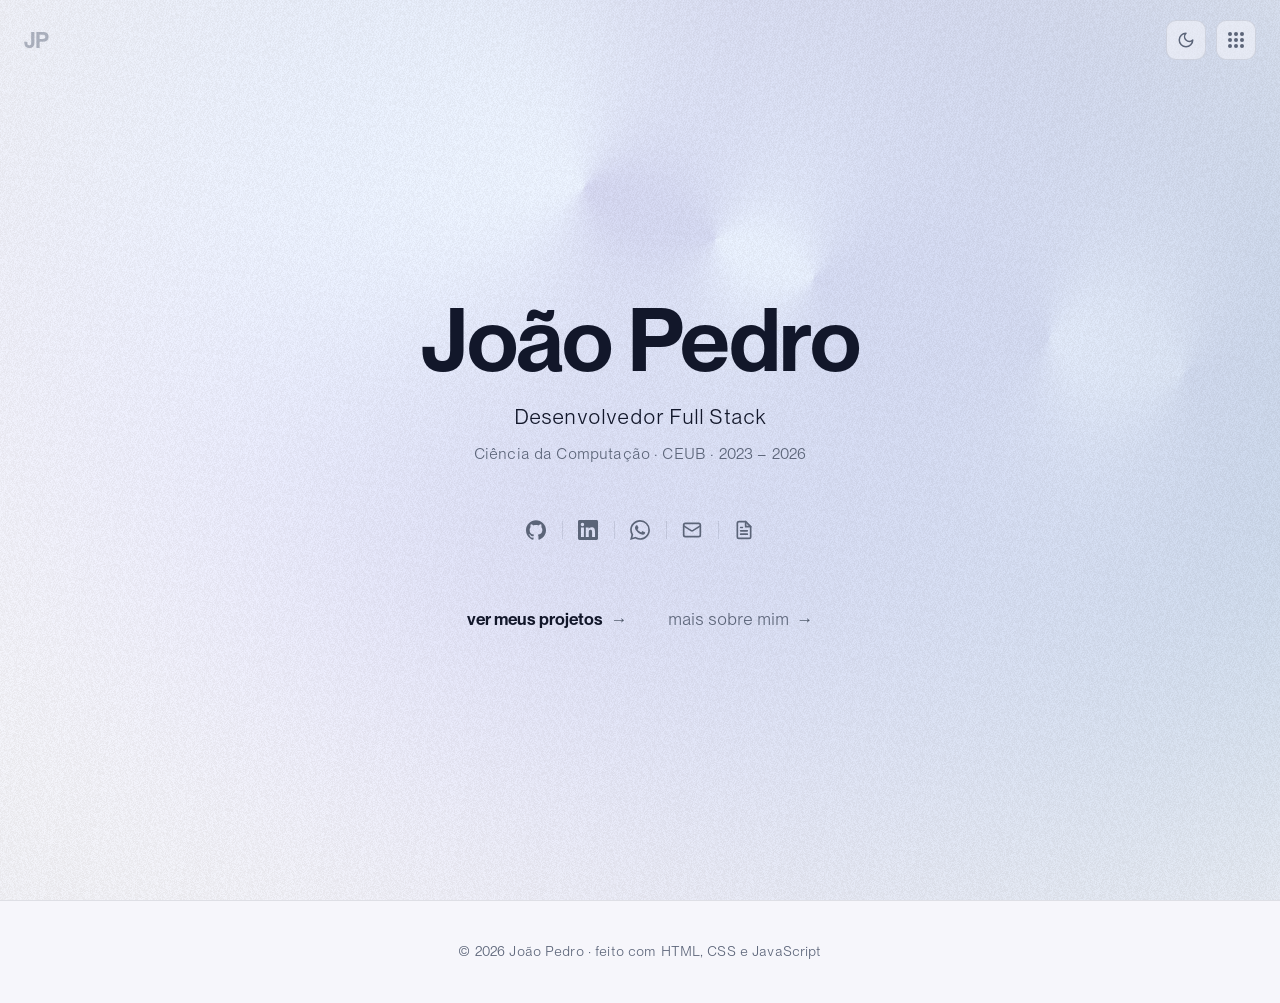
==== commit 7e25ad0a: "Update portolio v3" ====
--- a/index.html
+++ b/index.html
@@ -13,9 +13,8 @@
     />
     <meta name="author" content="João Pedro" />
     <meta name="theme-color" content="#0e1315" />
-    <link rel="preload" href="fonts/ppneuemontreal-regular.woff2" as="font" type="font/woff2" crossorigin />
+    <link rel="preload" href="fonts/ppneuemontreal-book.woff2" as="font" type="font/woff2" crossorigin />
     <link rel="preload" href="fonts/ppneuemontreal-semibold.woff2" as="font" type="font/woff2" crossorigin />
-    <link rel="preload" href="fonts/ppneuemontreal-extrabold.woff2" as="font" type="font/woff2" crossorigin />
     <link rel="stylesheet" href="style.css" />
     <noscript>
       <style>
--- a/style.css
+++ b/style.css
@@ -1,16 +1,21 @@
 /* ---------- PP Neue Montreal (Pangram Pangram) ---------- */
 
 /* Licença "Free for Personal Use" — EULA junto dos arquivos em fonts/.
-   O conjunto gratuito traz Regular, Semibold e Extrabold: não existe Medium
-   nem Bold. Os pesos 700 do site foram remapeados para 600, senão o casamento
-   de fontes do CSS sobe para 800 e achata a diferença entre título de página
-   e o h1 da home. O 500 cai em Regular pela mesma regra, que é o que se quer.
-   Subconjunto latin + pontuação: 20 KB por peso em vez de ~200 KB do OTF. */
+   Subconjunto latin + pontuação: ~21 KB por corte em vez de ~200 KB do OTF.
+
+   O texto usa o corte Book, que é o Text — o tamanho óptico da família,
+   desenhado para leitura, não o display afinado. Peso real 350 (Light é 300,
+   Regular 400), declarado aqui como 350 mesmo.
+
+   Não existe face em 400 nem em 500. Pela regra de casamento do CSS, ambos
+   descem para 350 e caem no Book, que é o que se quer — por isso os
+   font-weight: 400 e 500 espalhados pelo site continuam válidos sem mudança.
+   Também não há Medium nem Bold: os 700 originais foram remapeados para 600. */
 
 @font-face{
     font-family: 'PP Neue Montreal';
-    src: url('fonts/ppneuemontreal-regular.woff2') format('woff2');
-    font-weight: 400;
+    src: url('fonts/ppneuemontreal-book.woff2') format('woff2');
+    font-weight: 350;
     font-style: normal;
     font-display: swap;
 }
@@ -19,14 +24,6 @@
     font-family: 'PP Neue Montreal';
     src: url('fonts/ppneuemontreal-semibold.woff2') format('woff2');
     font-weight: 600;
-    font-style: normal;
-    font-display: swap;
-}
-
-@font-face{
-    font-family: 'PP Neue Montreal';
-    src: url('fonts/ppneuemontreal-extrabold.woff2') format('woff2');
-    font-weight: 800;
     font-style: normal;
     font-display: swap;
 }
@@ -397,35 +394,55 @@
     color: var(--texto-suave);
 }
 
+/* Sem gap: os divisores fazem a separação e as células precisam encostar. */
 .social{
     display: flex;
-    gap: 0.75rem;
+    gap: 0;
     margin-top: 2.5rem;
 }
 
+/* As cinco caixas viraram uma fileira só. Sem moldura, sem preenchimento: as
+   marcas já são formas reconhecíveis e a caixa em volta não carregava sentido.
+   A célula mantém 52x48 para o alvo de toque continuar confortável mesmo sem
+   nada visível. */
 .social-link{
+    position: relative;
     display: grid;
     place-items: center;
-    width: 46px;
-    height: 46px;
-    color: var(--texto-suave);
-    background: var(--superficie);
-    border: 1px solid var(--borda);
-    border-radius: 14px;
-    transition: color 0.3s ease, border-color 0.3s ease, background 0.3s ease, transform 0.3s ease, box-shadow 0.3s ease;
+    width: 52px;
+    height: 48px;
+    color: var(--texto-suave);
+    transition: color 0.3s ease;
+}
+
+/* Hairline curto e centrado em vez de border-left: um divisor de altura cheia
+   pesaria demais num hero que precisa recuar. */
+.social-link:not(:first-child)::before{
+    content: "";
+    position: absolute;
+    left: 0;
+    top: 50%;
+    width: 1px;
+    height: 18px;
+    margin-top: -9px;
+    background: var(--borda);
 }
 
 .social-link svg{
     width: 20px;
     height: 20px;
+    transition: opacity 0.3s ease;
 }
 
 .social-link:hover{
     color: var(--texto);
-    border-color: var(--primaria);
-    background: var(--superficie-forte);
-    transform: translateY(-4px);
-    box-shadow: 0 10px 24px var(--sombra);
+}
+
+/* O mesmo gesto da lista de projetos: os irmãos recuam, o alvo vem a pleno.
+   Esmaece só o svg — assim a estrutura de divisores fica firme enquanto as
+   marcas respondem. */
+.social:hover .social-link:not(:hover) svg{
+    opacity: 0.35;
 }
 
 .entradas{
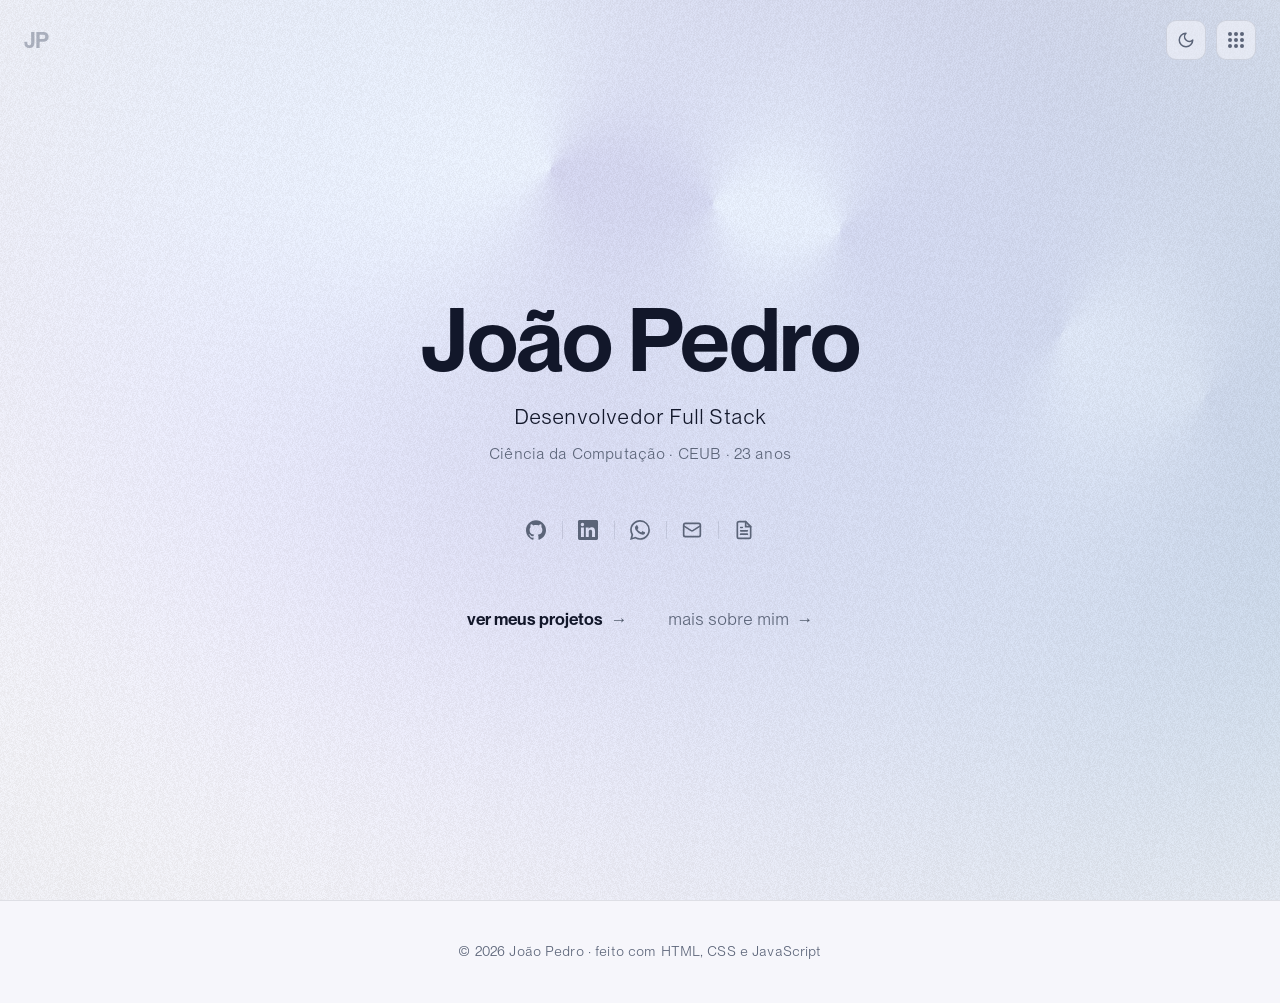
==== commit 29110431: "Update portolio v4" ====
--- a/index.html
+++ b/index.html
@@ -13,8 +13,20 @@
     />
     <meta name="author" content="João Pedro" />
     <meta name="theme-color" content="#0e1315" />
-    <link rel="preload" href="fonts/ppneuemontreal-book.woff2" as="font" type="font/woff2" crossorigin />
-    <link rel="preload" href="fonts/ppneuemontreal-semibold.woff2" as="font" type="font/woff2" crossorigin />
+    <link
+      rel="preload"
+      href="fonts/ppneuemontreal-book.woff2"
+      as="font"
+      type="font/woff2"
+      crossorigin
+    />
+    <link
+      rel="preload"
+      href="fonts/ppneuemontreal-semibold.woff2"
+      as="font"
+      type="font/woff2"
+      crossorigin
+    />
     <link rel="stylesheet" href="style.css" />
     <noscript>
       <style>
@@ -136,7 +148,7 @@
       <h1>João Pedro</h1>
       <p class="cabecalho-sub">Desenvolvedor Full Stack</p>
       <p class="cabecalho-afiliacao">
-        Ciência da Computação &middot; CEUB &middot; 2023 – 2026
+        Ciência da Computação &middot; CEUB &middot; 23 anos
       </p>
 
       <div class="social">
@@ -199,10 +211,10 @@
         </a>
         <a
           class="social-link"
-          href="cv.pdf"
-          target="_blank"
-          rel="noopener noreferrer"
-          aria-label="Currículo em PDF"
+          href="Curriculo_Joao_Pedro_PT.docx"
+          target="_blank"
+          rel="noopener noreferrer"
+          aria-label="Currículo"
         >
           <svg
             viewBox="0 0 24 24"
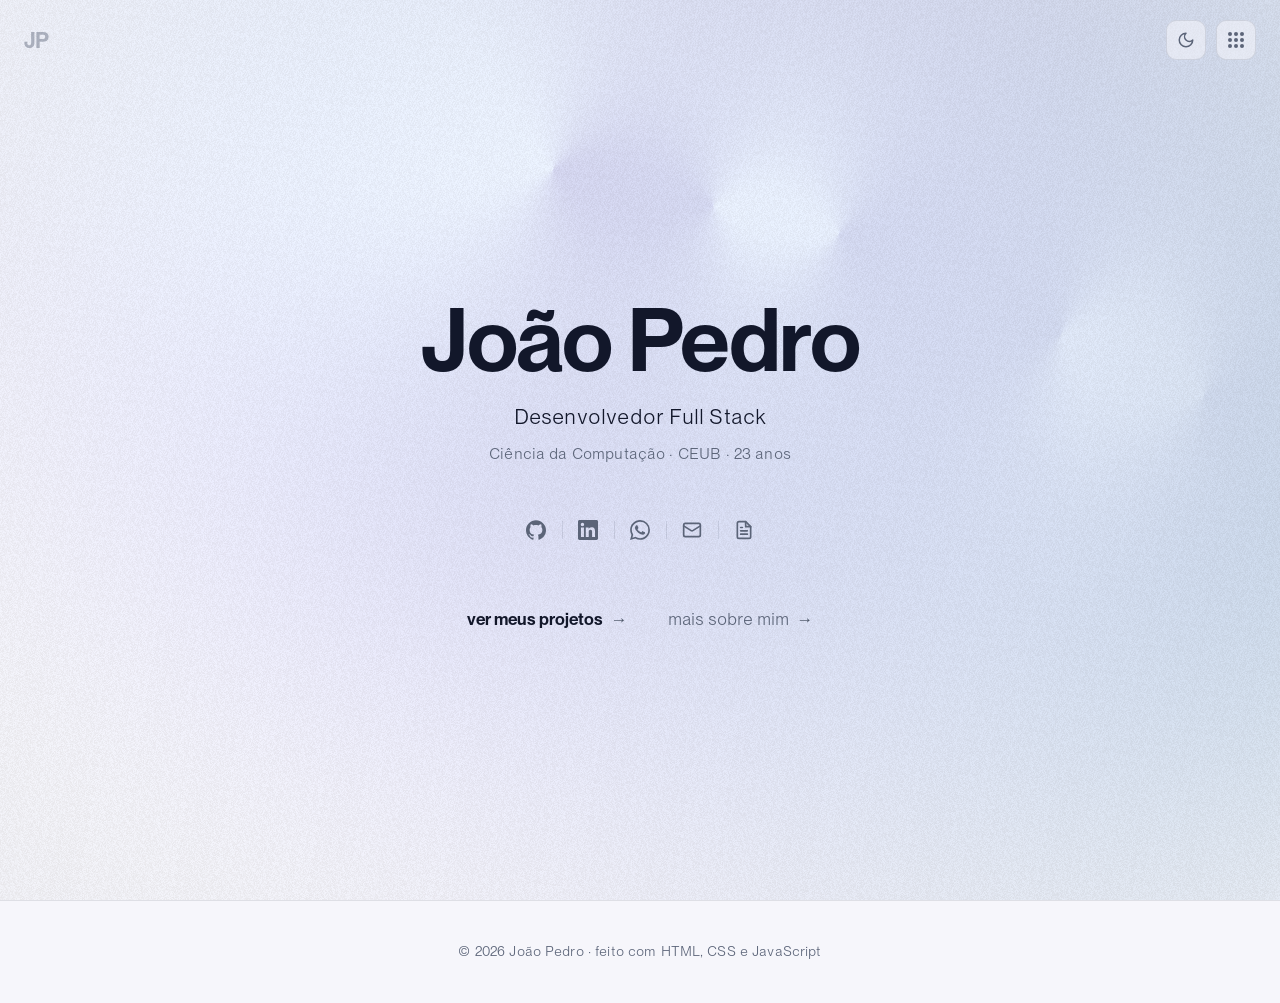
==== commit 943d4ff0: "Update portolio resumee" ====
--- a/index.html
+++ b/index.html
@@ -211,10 +211,10 @@
         </a>
         <a
           class="social-link"
-          href="Curriculo_Joao_Pedro_PT.docx"
-          target="_blank"
-          rel="noopener noreferrer"
-          aria-label="Currículo"
+          href="Curriculo_Joao_Pedro_PT.pdf"
+          target="_blank"
+          rel="noopener noreferrer"
+          aria-label="Currículo em PDF"
         >
           <svg
             viewBox="0 0 24 24"
